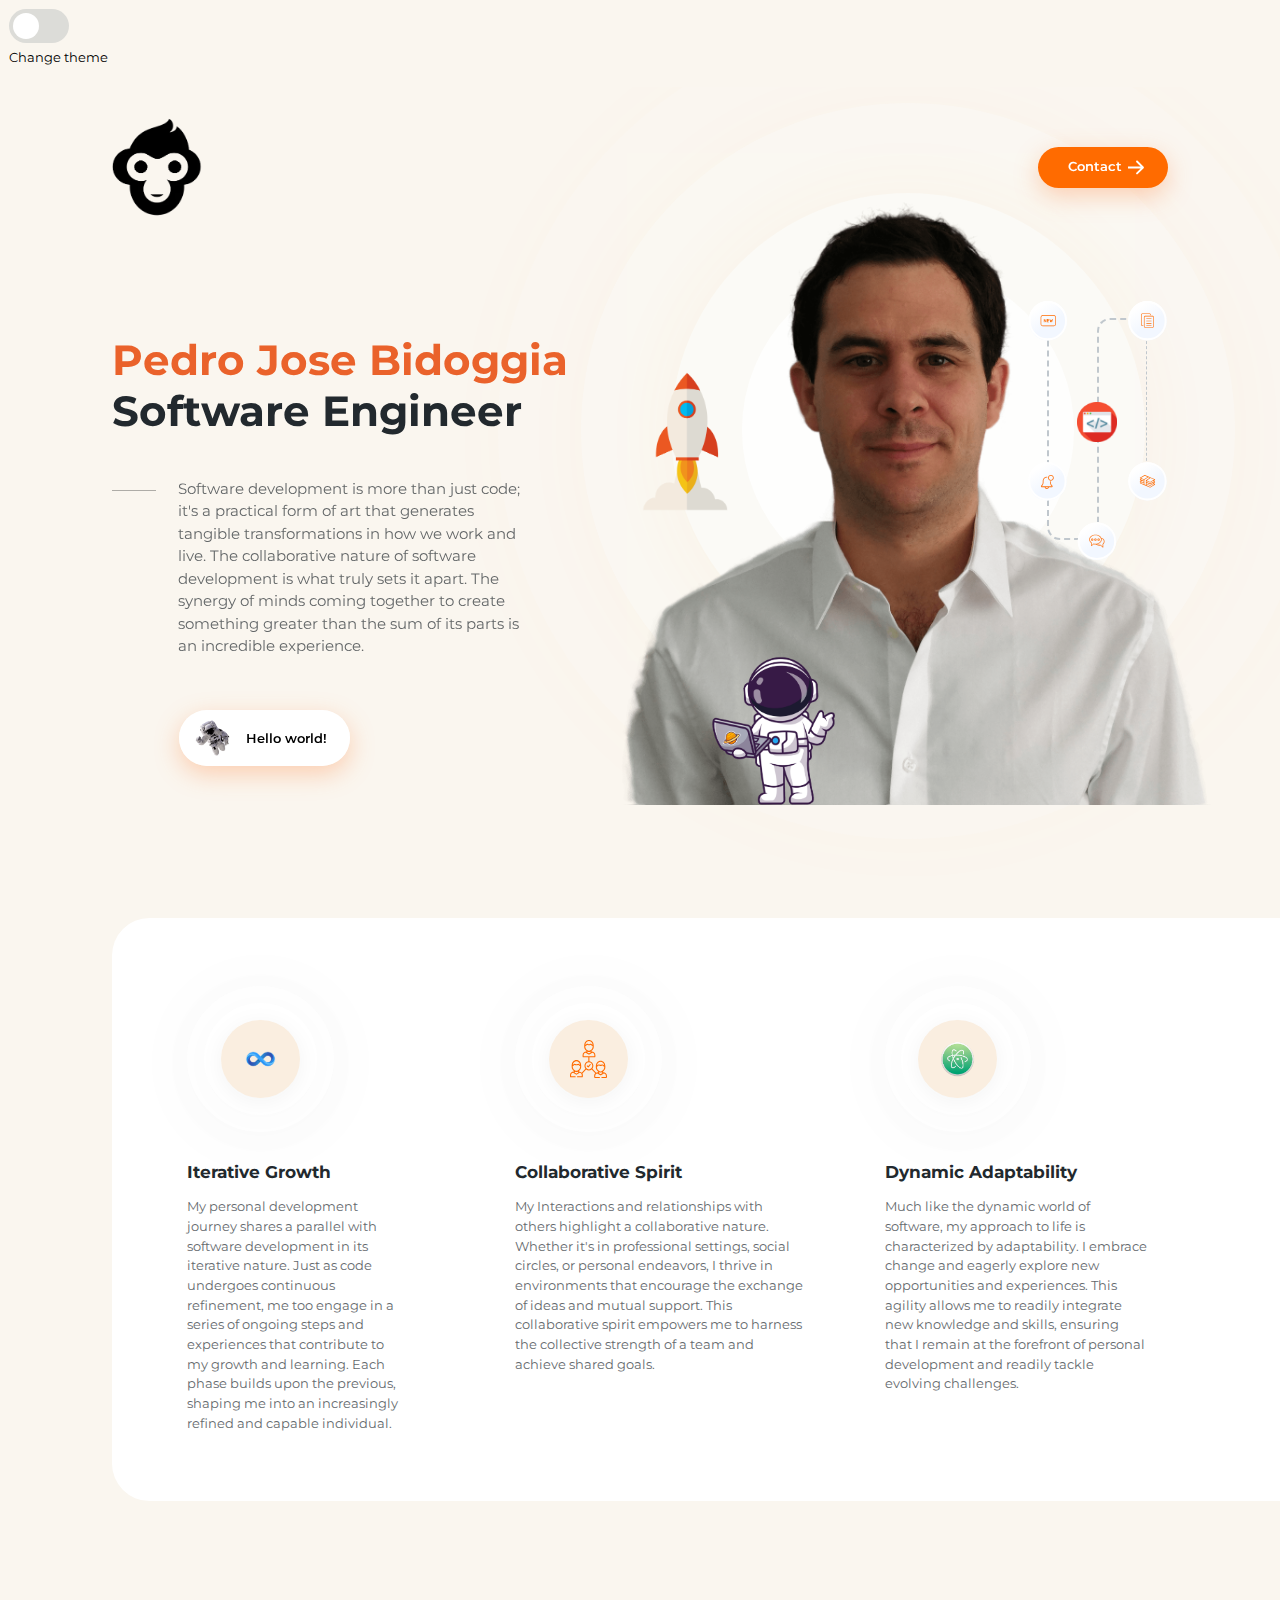
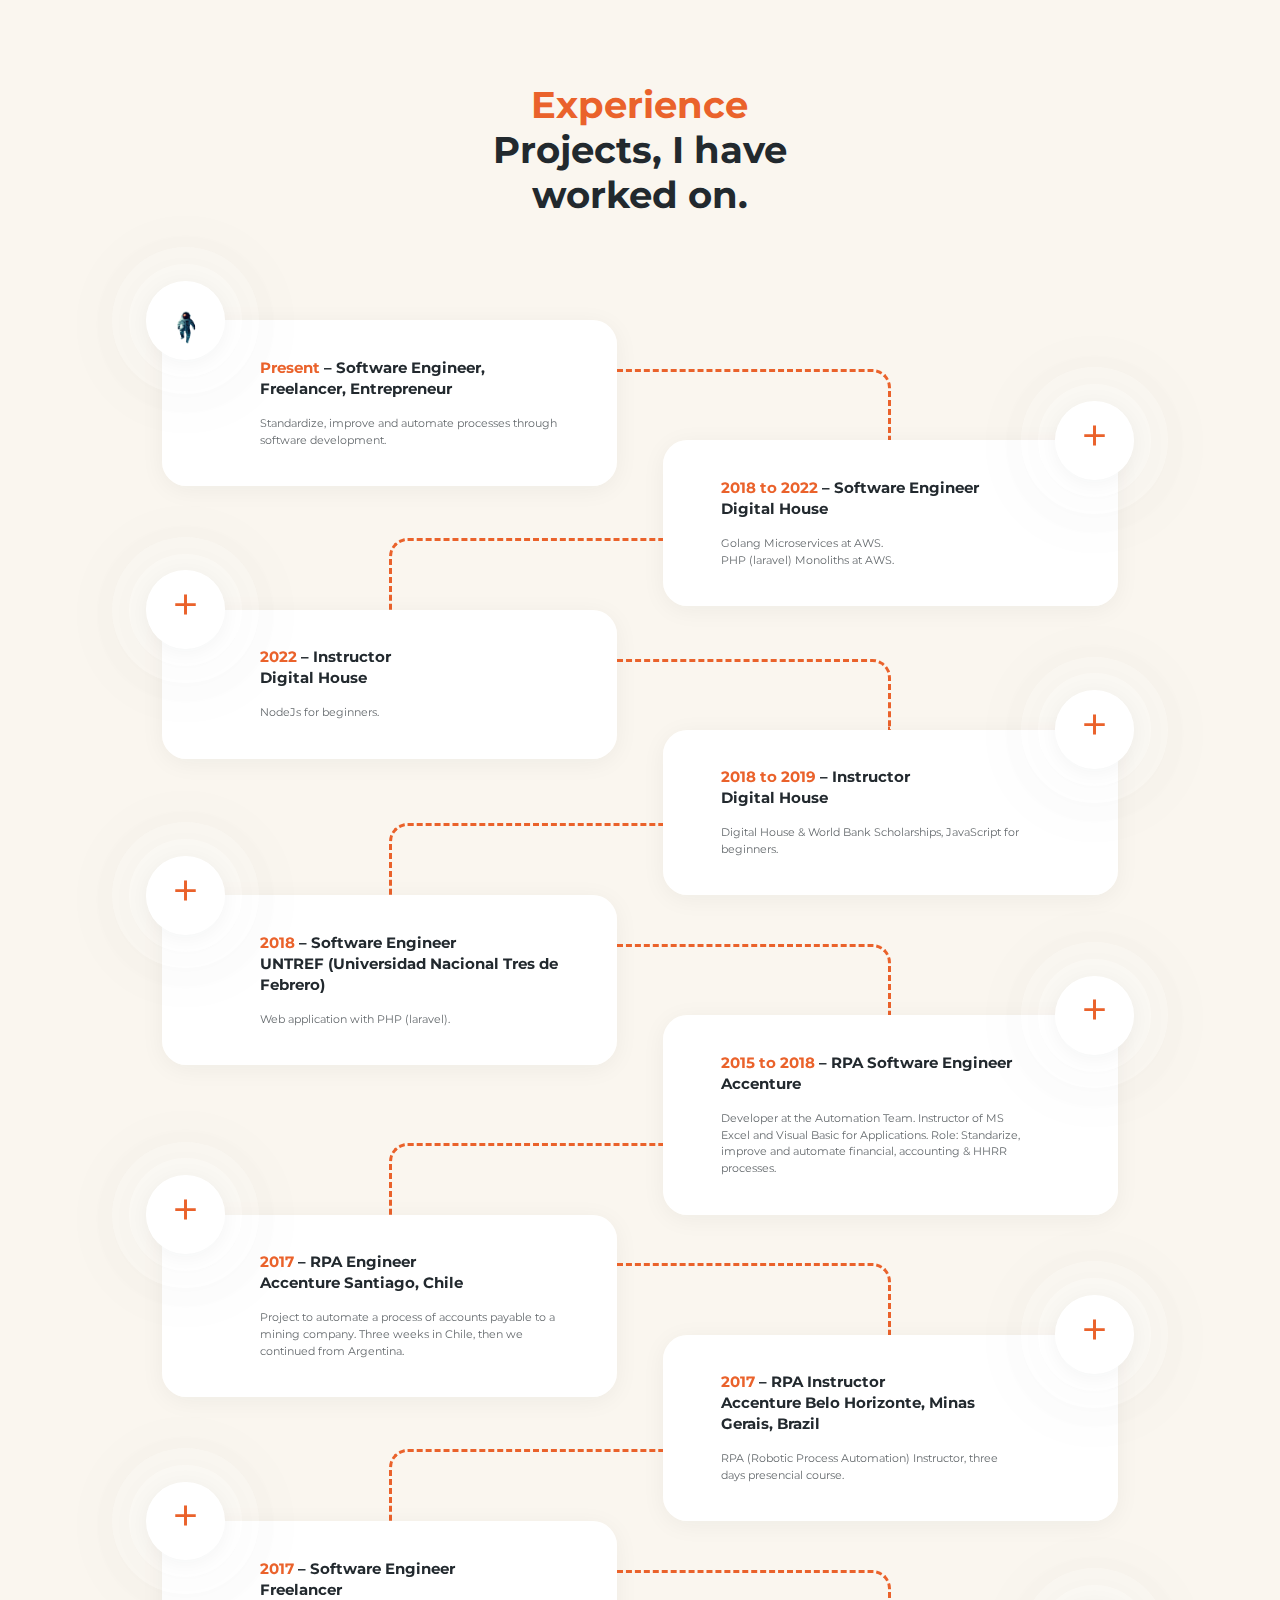
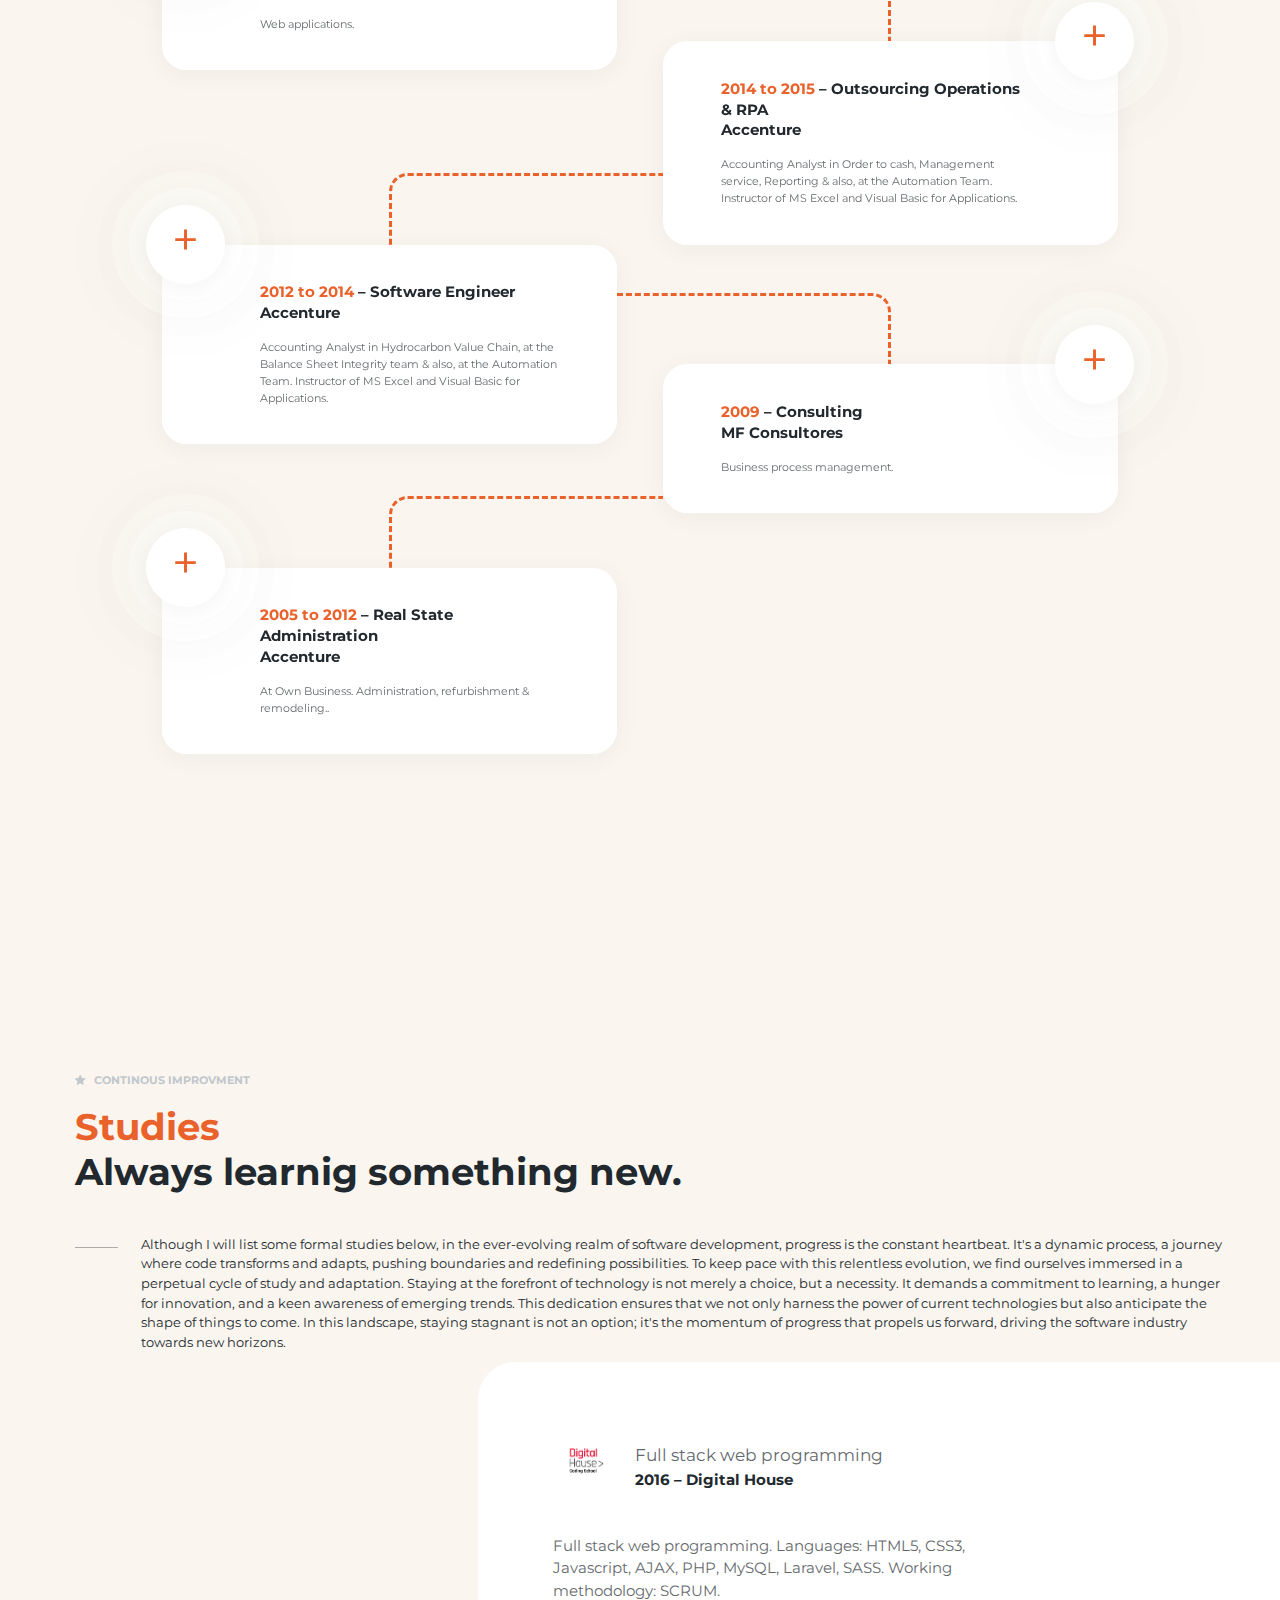
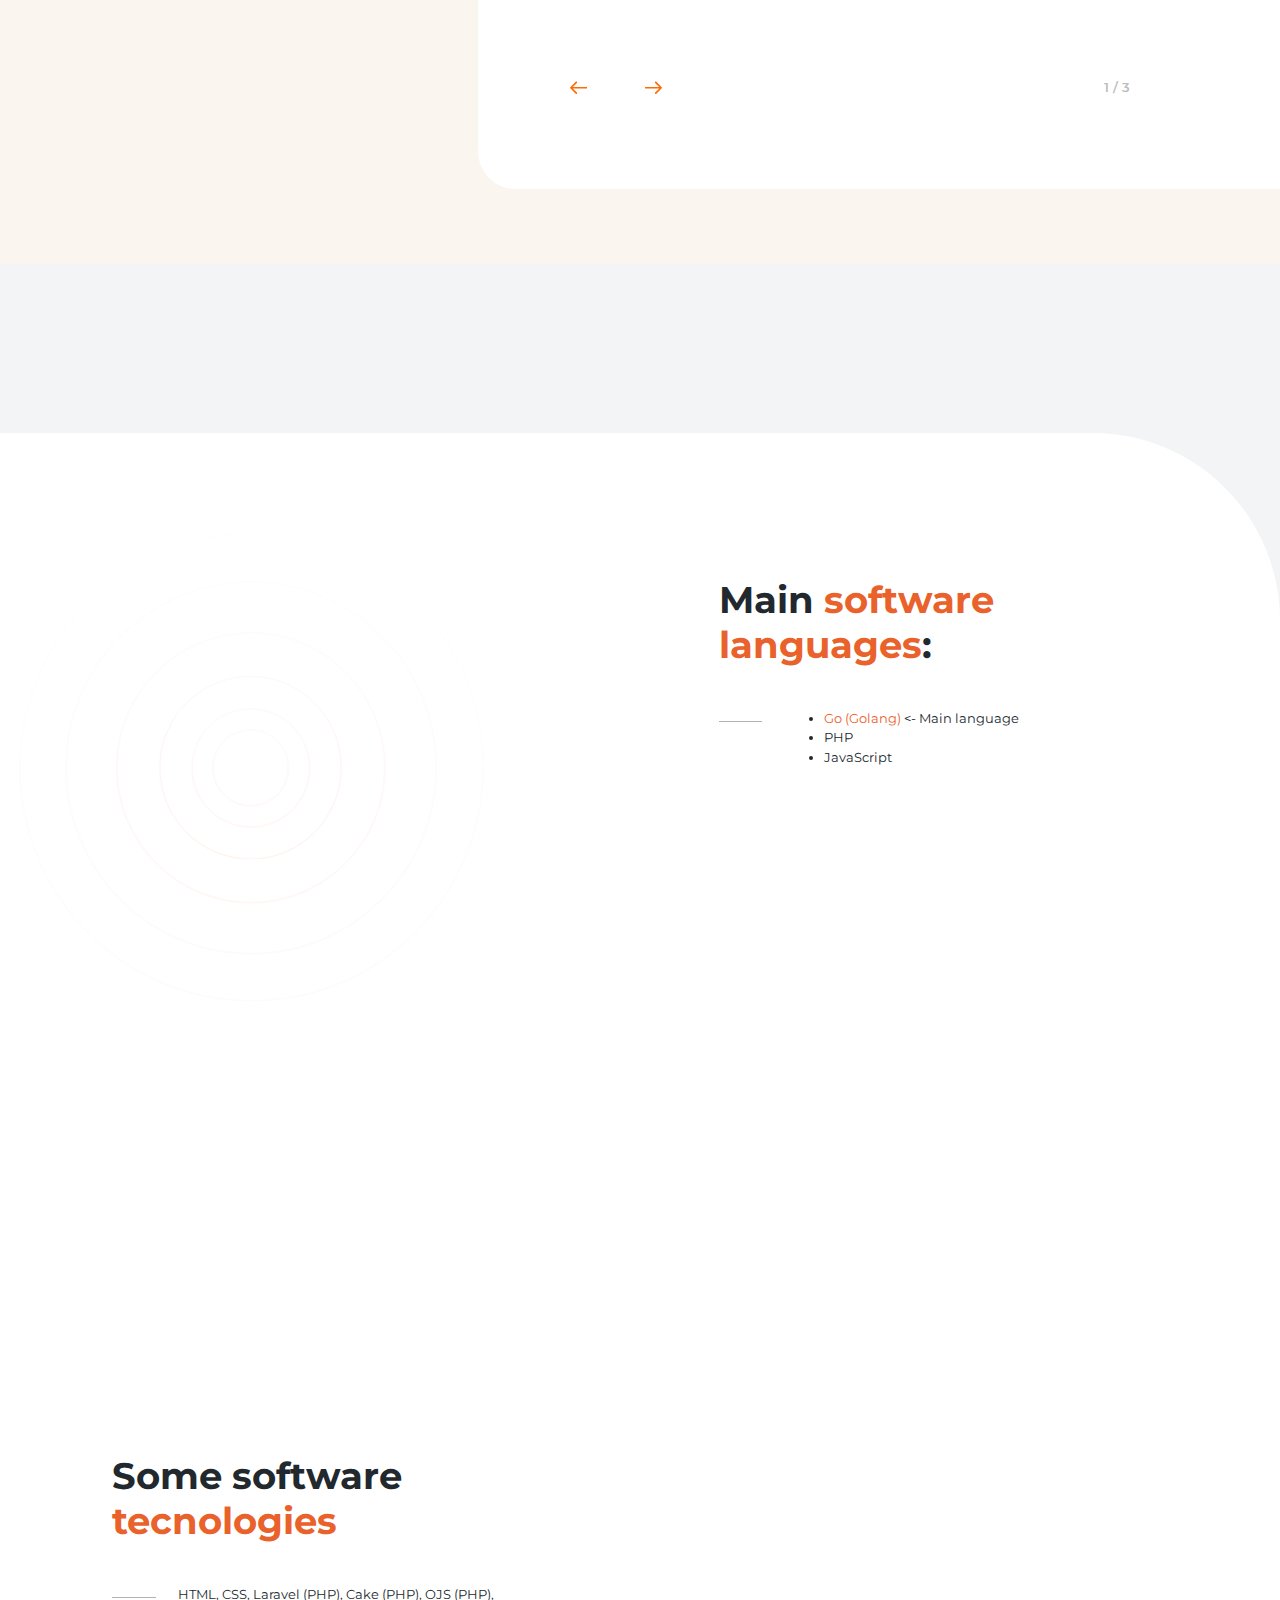
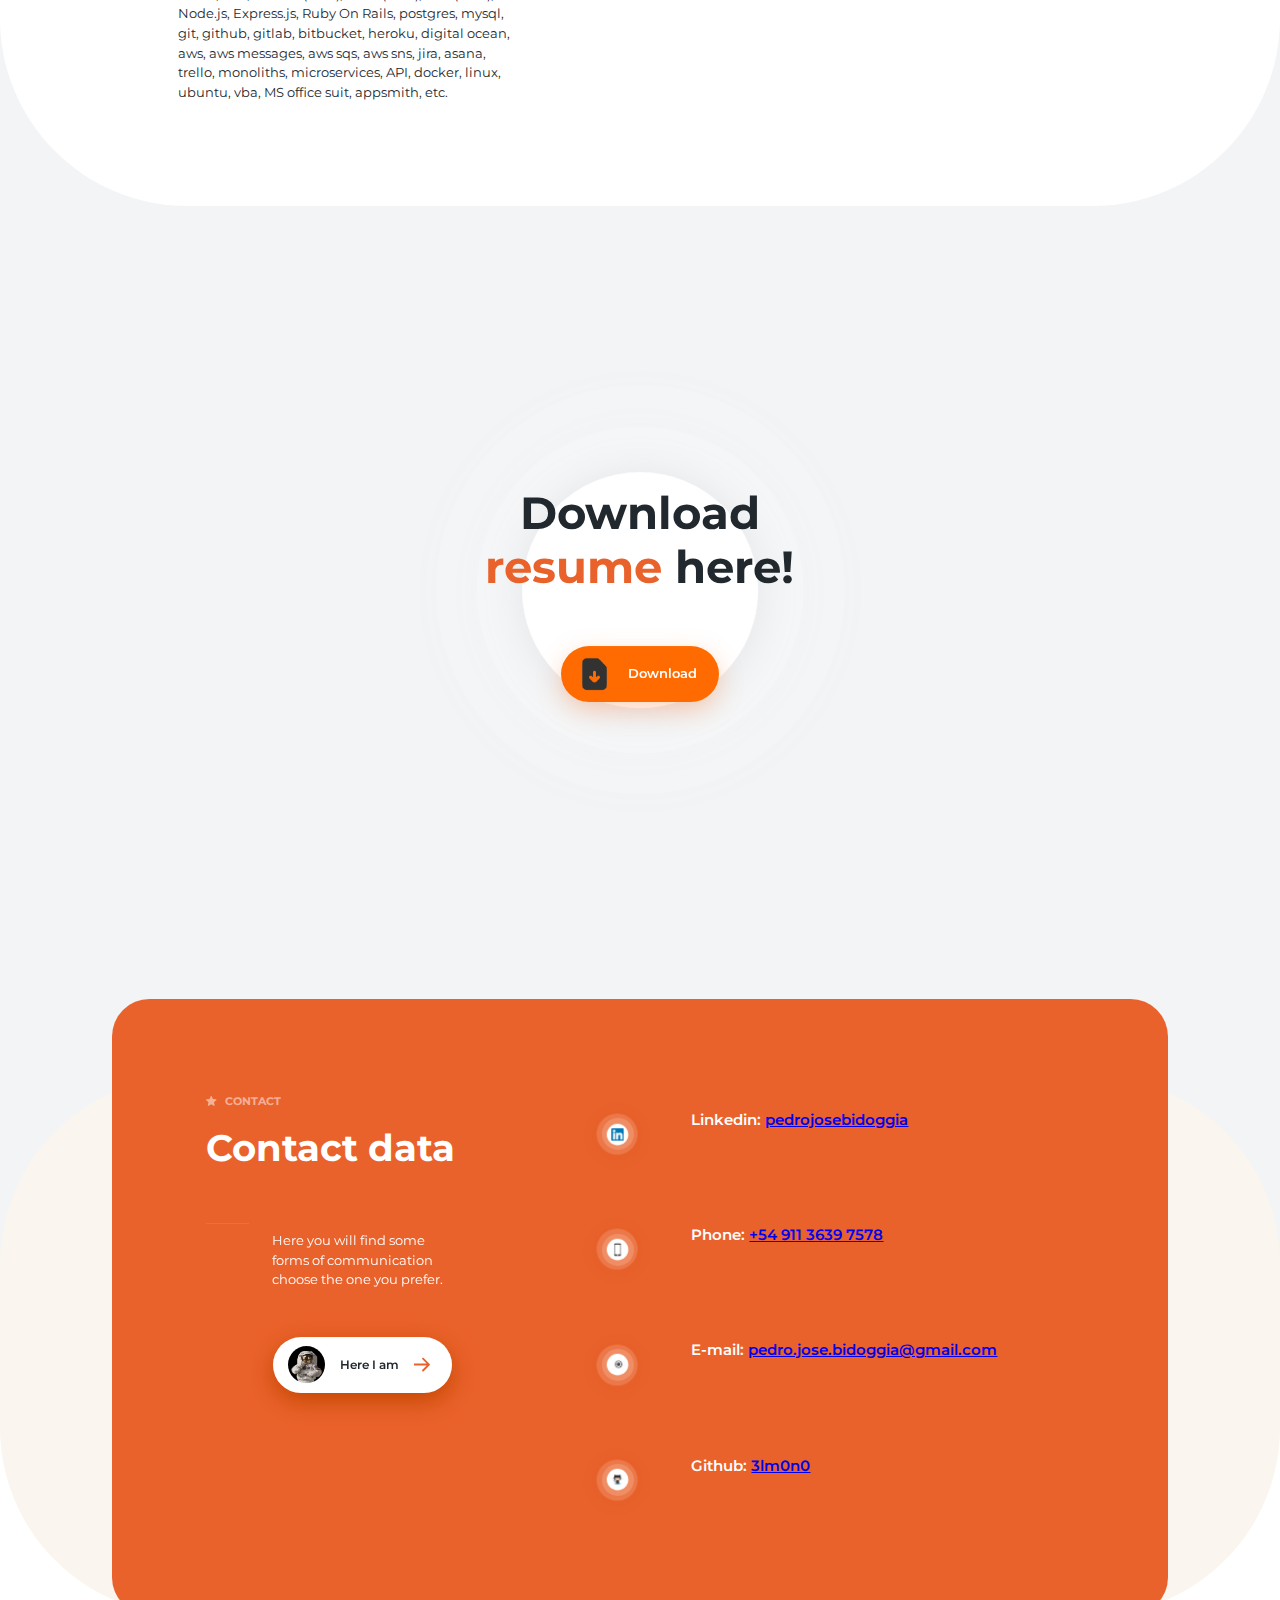
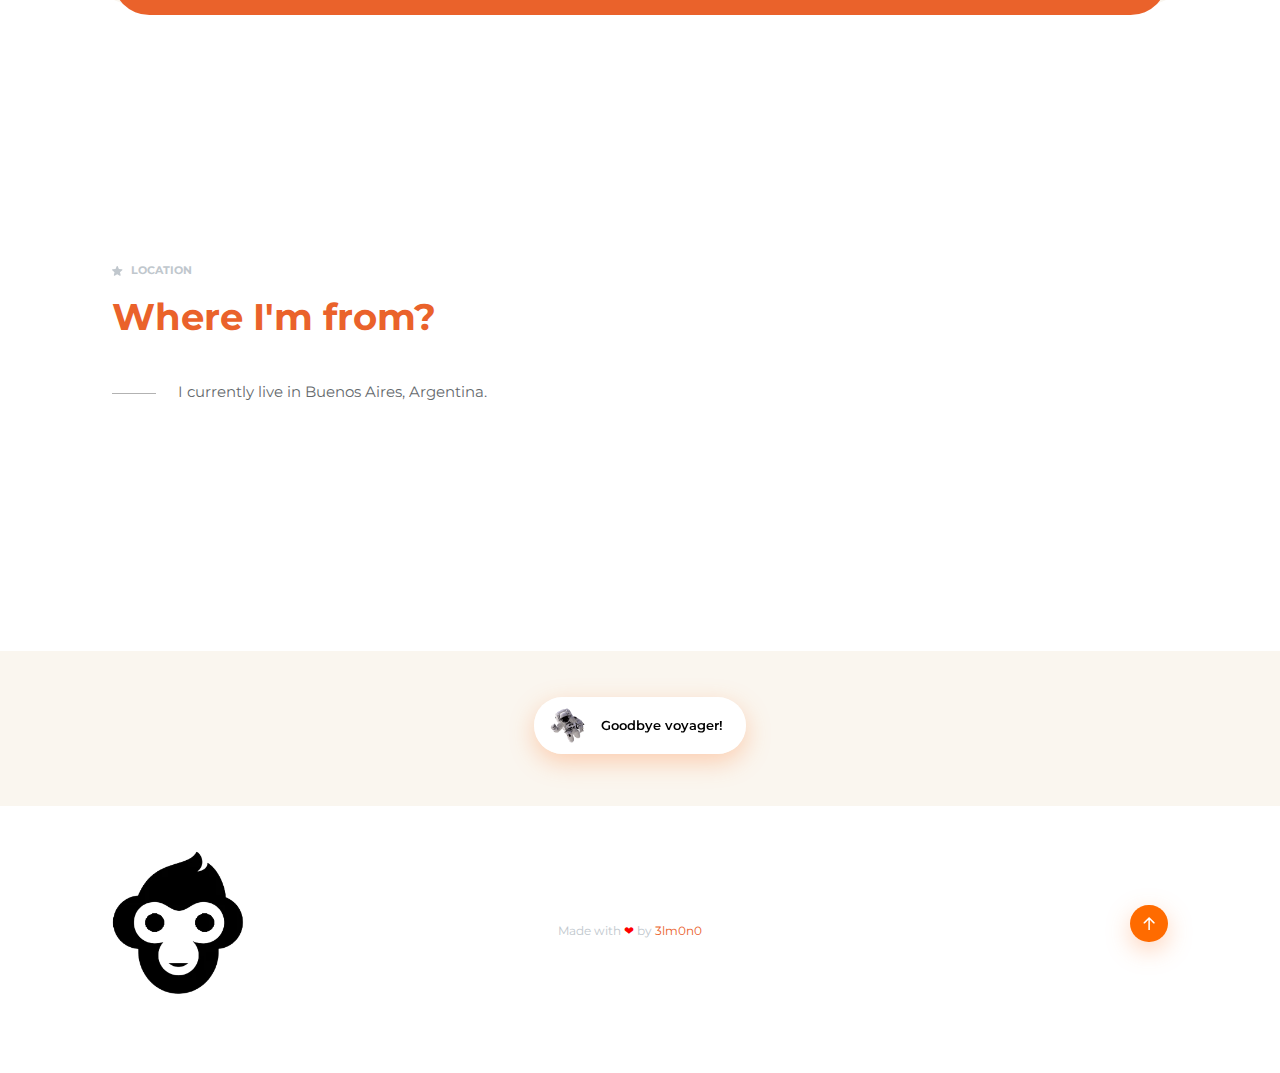
==== theme-1/index.html @ a0e667d0 "fixies & new theme" ====
<!DOCTYPE html>
<html>
<head>
  <meta charset="UTF-8">
  <meta http-equiv="content-type" content="text/html; charset=UTF-8">
  <title>Pedro Jose Bidoggia</title>
  <link rel="shortcut icon" href="./assets/favicon.ico">
  <meta content="Pedro Jose Bidoggia software development" name="description">
  <meta content="Pedro Jose Bidoggia — software development" property="og:title">
  <meta content="Pedro Jose Bidoggia software development" property="og:description">
  <meta property="og:type" content="website">
  <meta content="width=device-width, initial-scale=1" name="viewport">
  <link href="./assets/style.css" rel="stylesheet" type="text/css">
  <script src="./assets/webfont.js" type="text/javascript"></script>
  <script type="text/javascript">WebFont.load({ google: { families: ["Montserrat:100,100italic,200,200italic,300,300italic,400,400italic,500,500italic,600,600italic,700,700italic,800,800italic,900,900italic"] } });</script>
  <script type="text/javascript">!function (o, c) { var n = c.documentElement, t = " w-mod-"; n.className += t + "js", ("ontouchstart" in o || o.DocumentTouch && c instanceof DocumentTouch) && (n.className += t + "touch") }(window, document);</script>
  <style>
    ::selection {
      background-color: #EA622B;
      color: #fff;
      text-shadow: none;
    }
  </style>
  <style>
    /*!
 * Accordion v3.1.1
 * Simple accordion created in pure Javascript.
 * https://github.com/michu2k/Accordion
 *
 * Copyright (c) Michał Strumpf
 * Published under MIT License
 */
    .ac .ac-trigger {
      cursor: pointer;
      background-color: transparent;
      -webkit-transition: color .4s ease;
      transition: color .4s ease;
      position: relative;
    }

    .ac .ac-panel {
      overflow: visible;
      -webkit-transition-property: height, visibility;
      transition-property: height, visibility;
      -webkit-transition-timing-function: ease;
      transition-timing-function: ease;
    }

    .ac.js-enabled .ac-panel {
      visibility: hidden;
    }

    .ac.is-active .ac-panel {
      visibility: visible;
    }
  </style>
</head>

<body class="u-body">
  <div style="padding: 1rem;">
    <label class="switch">
      <input type="checkbox" checked>
      <span class="slider round"></span>
    </label>
    <p style="color: #000;">Change theme</p>
  </div>
  <div class="g-root w-embed">
    <style>
      @media (min-width: 3840px) {
        :root {
          font-size: .3472222222222222vw;
        }
      }

      @media (max-width: 3839px) and (min-width: 1920px) {
        :root {
          font-size: .5208333333333333vw;
        }
      }

      @media (max-width: 1919px) and (min-width: 1440px) {
        :root {
          font-size: .6944444444444444vw;
        }
      }

      @media (max-width: 1439px) and (min-width: 992px) {
        :root {
          font-size: .7320644216691069vw;
        }
      }

      @media (max-width: 991px) and (min-width: 480px) {
        :root {
          font-size: 1.3020833333333335vw;
        }
      }

      @media (max-width: 479px) {
        :root {
          font-size: 2.666666666666667vw;
        }
      }
    </style>
  </div>
  <div style="display: none;" class="c-loader">
    <figure class="c-loader__item">
      <div style="opacity: 1;" class="c-loader__item__emb w-embed">
        <svg width="100%" height="100%" viewBox="0 0 317 84" fill="none" xmlns="http://www.w3.org/2000/svg">
          <path class="b" d="M33.5297 25.4642C38.8017 25.4642 43.5816 26.6969 47.8695 29.1623C52.2276 31.5572 55.6368 34.9736 58.0971 39.4113C60.5573 43.7786 61.7874 48.8855 61.7874 54.7321C61.7874 60.5786 60.5573 65.7208 58.0971 70.1585C55.6368 74.5258 52.2276 77.9421 47.8695 80.4075C43.5816 82.8025 38.8017 84 33.5297 84C25.7272 84 19.7874 81.5346 15.7105 76.6038V83.1547H0V4.75472H16.4485V32.3321C20.5958 27.7535 26.2895 25.4642 33.5297 25.4642ZM30.6828 70.4755C34.9004 70.4755 38.3448 69.0667 41.0159 66.2491C43.7573 63.361 45.128 59.522 45.128 54.7321C45.128 49.9421 43.7573 46.1384 41.0159 43.3208C38.3448 40.4327 34.9004 38.9887 30.6828 38.9887C26.4653 38.9887 22.9858 40.4327 20.2443 43.3208C17.5732 46.1384 16.2377 49.9421 16.2377 54.7321C16.2377 59.522 17.5732 63.361 20.2443 66.2491C22.9858 69.0667 26.4653 70.4755 30.6828 70.4755Z" fill="white" style="transform: translate3d(0px, 0px, 0px) scale3d(1, 1, 1) rotateX(0deg) rotateY(0deg) rotateZ(0deg) skew(0deg); transform-style: preserve-3d; opacity: 1;"> </path>
          <path class="r" d="M84.2913 33.8113C86.2595 31.0642 88.8955 28.9862 92.1993 27.5774C95.5733 26.1686 99.4394 25.4642 103.798 25.4642V40.6792C101.97 40.5384 100.74 40.4679 100.107 40.4679C95.3976 40.4679 91.7072 41.8063 89.0361 44.483C86.365 47.0893 85.0294 51.034 85.0294 56.317V83.1547H68.5809V26.3094H84.2913V33.8113Z" fill="white" style="transform: translate3d(0px, 0px, 0px) scale3d(1, 1, 1) rotateX(0deg) rotateY(0deg) rotateZ(0deg) skew(0deg); transform-style: preserve-3d; opacity: 1;"> </path>
          <path class="a-1" d="M131.932 25.4642C140.718 25.4642 147.466 27.5774 152.176 31.8038C156.886 35.9598 159.241 42.2642 159.241 50.717V83.1547H143.846V76.0755C140.754 81.3585 134.99 84 126.554 84C122.196 84 118.4 83.2604 115.167 81.7811C112.004 80.3019 109.579 78.2591 107.892 75.6528C106.205 73.0465 105.361 70.0881 105.361 66.7774C105.361 61.4943 107.329 57.3384 111.266 54.3094C115.272 51.2805 121.423 49.766 129.718 49.766H142.792C142.792 46.1736 141.702 43.4264 139.523 41.5245C137.344 39.5522 134.076 38.566 129.718 38.566C126.695 38.566 123.708 39.0591 120.755 40.0453C117.873 40.961 115.413 42.2289 113.374 43.8491L107.47 32.3321C110.563 30.1484 114.253 28.4579 118.541 27.2604C122.899 26.0629 127.363 25.4642 131.932 25.4642ZM130.666 72.9057C133.478 72.9057 135.974 72.2717 138.153 71.0038C140.332 69.6654 141.878 67.7283 142.792 65.1925V59.3811H131.51C124.762 59.3811 121.388 61.6 121.388 66.0377C121.388 68.1509 122.196 69.8415 123.813 71.1094C125.5 72.3069 127.784 72.9057 130.666 72.9057Z" fill="white" style="transform: translate3d(0px, 0px, 0px) scale3d(1, 1, 1) rotateX(0deg) rotateY(0deg) rotateZ(0deg) skew(0deg); transform-style: preserve-3d; opacity: 1;"> </path>
          <path class="d" d="M228.308 4.75472V83.1547H212.598V76.6038C208.521 81.5346 202.616 84 194.884 84C189.542 84 184.692 82.8025 180.333 80.4075C176.045 78.0126 172.671 74.5962 170.211 70.1585C167.751 65.7208 166.521 60.5786 166.521 54.7321C166.521 48.8855 167.751 43.7434 170.211 39.3057C172.671 34.8679 176.045 31.4516 180.333 29.0566C184.692 26.6616 189.542 25.4642 194.884 25.4642C202.124 25.4642 207.783 27.7535 211.86 32.3321V4.75472H228.308ZM197.731 70.4755C201.878 70.4755 205.322 69.0667 208.064 66.2491C210.805 63.361 212.176 59.522 212.176 54.7321C212.176 49.9421 210.805 46.1384 208.064 43.3208C205.322 40.4327 201.878 38.9887 197.731 38.9887C193.513 38.9887 190.034 40.4327 187.292 43.3208C184.551 46.1384 183.18 49.9421 183.18 54.7321C183.18 59.522 184.551 63.361 187.292 66.2491C190.034 69.0667 193.513 70.4755 197.731 70.4755Z" fill="white" style="transform: translate3d(0px, 0px, 0px) scale3d(1, 1, 1) rotateX(0deg) rotateY(0deg) rotateZ(0deg) skew(0deg); transform-style: preserve-3d; opacity: 1;"> </path>
          <path class="i" d="M239.314 26.3094H255.763V83.1547H239.314V26.3094ZM247.539 18.3849C244.516 18.3849 242.056 17.5044 240.158 15.7434C238.26 13.9824 237.311 11.7987 237.311 9.19245C237.311 6.58616 238.26 4.40252 240.158 2.64151C242.056 0.880504 244.516 0 247.539 0C250.561 0 253.021 0.845285 254.919 2.53585C256.817 4.22642 257.766 6.33963 257.766 8.87548C257.766 11.6226 256.817 13.912 254.919 15.7434C253.021 17.5044 250.561 18.3849 247.539 18.3849Z" fill="white" style="transform: translate3d(0px, 0px, 0px) scale3d(1, 1, 1) rotateX(0deg) rotateY(0deg) rotateZ(0deg) skew(0deg); transform-style: preserve-3d; opacity: 1;"> </path>
          <path class="a-2" d="M289.691 25.4642C298.478 25.4642 305.226 27.5774 309.936 31.8038C314.645 35.9598 317 42.2642 317 50.717V83.1547H301.606V76.0755C298.513 81.3585 292.749 84 284.314 84C279.956 84 276.16 83.2604 272.926 81.7811C269.763 80.3019 267.338 78.2591 265.651 75.6528C263.964 73.0465 263.121 70.0881 263.121 66.7774C263.121 61.4943 265.089 57.3384 269.025 54.3094C273.032 51.2805 279.182 49.766 287.477 49.766H300.551C300.551 46.1736 299.462 43.4264 297.283 41.5245C295.104 39.5522 291.835 38.566 287.477 38.566C284.454 38.566 281.467 39.0591 278.515 40.0453C275.633 40.961 273.172 42.2289 271.134 43.8491L265.229 32.3321C268.322 30.1484 272.013 28.4579 276.3 27.2604C280.659 26.0629 285.122 25.4642 289.691 25.4642ZM288.426 72.9057C291.238 72.9057 293.733 72.2717 295.912 71.0038C298.091 69.6654 299.638 67.7283 300.551 65.1925V59.3811H289.269C282.521 59.3811 279.147 61.6 279.147 66.0377C279.147 68.1509 279.956 69.8415 281.572 71.1094C283.259 72.3069 285.544 72.9057 288.426 72.9057Z" fill="white" style="transform: translate3d(0px, 0px, 0px) scale3d(1, 1, 1) rotateX(0deg) rotateY(0deg) rotateZ(0deg) skew(0deg); transform-style: preserve-3d; opacity: 1;"> </path>
        </svg>
      </div>
      <div class="b u-none" style="transform: translate3d(0px, 0px, 0px) scale3d(1, 1, 1) rotateX(0deg) rotateY(0deg) rotateZ(0deg) skew(0deg); transform-style: preserve-3d; opacity: 1;"> </div>
      <div class="r u-none" style="transform: translate3d(0px, 0px, 0px) scale3d(1, 1, 1) rotateX(0deg) rotateY(0deg) rotateZ(0deg) skew(0deg); transform-style: preserve-3d; opacity: 1;"> </div>
      <div class="a-1 u-none" style="transform: translate3d(0px, 0px, 0px) scale3d(1, 1, 1) rotateX(0deg) rotateY(0deg) rotateZ(0deg) skew(0deg); transform-style: preserve-3d; opacity: 1;"> </div>
      <div class="d u-none" style="transform: translate3d(0px, 0px, 0px) scale3d(1, 1, 1) rotateX(0deg) rotateY(0deg) rotateZ(0deg) skew(0deg); transform-style: preserve-3d; opacity: 1;"> </div>
      <div class="i u-none" style="transform: translate3d(0px, 0px, 0px) scale3d(1, 1, 1) rotateX(0deg) rotateY(0deg) rotateZ(0deg) skew(0deg); transform-style: preserve-3d; opacity: 1;"> </div>
      <div class="a-2 u-none" style="transform: translate3d(0px, 0px, 0px) scale3d(1, 1, 1) rotateX(0deg) rotateY(0deg) rotateZ(0deg) skew(0deg); transform-style: preserve-3d; opacity: 1;"> </div>
    </figure>
    <div style="opacity: 1;" class="c-loader__target"></div>
  </div>
  <main id="main" style="opacity: 1;" class="o-page">
    <header class="o-section wf-section">
      <div class="o-container w-container">
        <nav class="c-nav">
          <div class="c-nav__container">
            <figure class="c-nav__logo">
              <div class="c-nav__logo__emb w-embed">
                <img alt=">_3lm0n0" style="border-radius: 50%;" src="./assets/3lm0n0-transformed.png">
              </div>
            </figure>
            <a href="#contact" class="c-nav__cta w-inline-block">
              <div class="c-nav__cta__infos-wrap">
                <div class="c-nav__cta__infos-txt">
                  <div class="o-cta-txt u-hover-anim">Contact</div>
                </div>
                <figure class="c-nav__cta__infos-ico sm--none">
                  <div class="c-nav__cta__infos-ico-wrap">
                    <div class="c-nav__cta__infos-ico__emb w-embed">
                      <svg width="100%" height="100%" viewBox="0 0 17 16" fill="none" xmlns="http://www.w3.org/2000/svg">
                        <path d="M16.7071 7.29289C17.0976 7.68342 17.0976 8.31658 16.7071 8.70711L10.3431 15.0711C9.95262 15.4616 9.31946 15.4616 8.92893 15.0711C8.53841 14.6805 8.53841 14.0474 8.92893 13.6569L14.5858 8L8.92893 2.34315C8.53841 1.95262 8.53841 1.31946 8.92893 0.928931C9.31946 0.538407 9.95262 0.538407 10.3431 0.928931L16.7071 7.29289ZM-8.74228e-08 7L16 7L16 9L8.74228e-08 9L-8.74228e-08 7Z" fill="currentColor"></path>
                      </svg>
                    </div>
                  </div>
                  <div class="c-nav__cta__infos-ico-wrap u-hover" style="transform: translate3d(-100%, 0px, 0px) scale3d(1, 1, 1) rotateX(0deg) rotateY(0deg) rotateZ(0deg) skew(0deg); transform-style: preserve-3d;">
                    <div class="c-nav__cta__infos-ico__emb w-embed">
                      <svg width="100%" height="100%" viewBox="0 0 17 16" fill="none" xmlns="http://www.w3.org/2000/svg">
                        <path d="M16.7071 7.29289C17.0976 7.68342 17.0976 8.31658 16.7071 8.70711L10.3431 15.0711C9.95262 15.4616 9.31946 15.4616 8.92893 15.0711C8.53841 14.6805 8.53841 14.0474 8.92893 13.6569L14.5858 8L8.92893 2.34315C8.53841 1.95262 8.53841 1.31946 8.92893 0.928931C9.31946 0.538407 9.95262 0.538407 10.3431 0.928931L16.7071 7.29289ZM-8.74228e-08 7L16 7L16 9L8.74228e-08 9L-8.74228e-08 7Z" fill="currentColor"></path>
                      </svg>
                    </div>
                  </div>
                </figure>
              </div>
              <div class="c-nav__cta__target"></div>
              <div class="c-nav__cta__hover" style="transform: translate3d(0px, 0px, 0px) scale3d(0, 0, 1) rotateX(0deg) rotateY(0deg) rotateZ(0deg) skew(0deg); transform-style: preserve-3d;">
              </div>
            </a>
          </div>
        </nav>
        <div class="o-l539 is--mt-125--z-4 md--mt-48 sm--100">
          <h2 class="o-h-45">
            <span data-w-id="429a5da8-50ba-b11a-203d-1f3fd4ec93ca" style="transform: translate3d(0px, 0%, 0px) scale3d(1, 1, 1) rotateX(0deg) rotateY(0deg) rotateZ(0deg) skew(0deg); opacity: 1; transform-style: preserve-3d;" class="u-suline-h45-1 is--orange">Pedro Jose Bidoggia</span>
            <span data-w-id="589ed387-d4b3-bd3a-729c-6e5ac5b5b23f" style="transform: translate3d(0px, 0%, 0px) scale3d(1, 1, 1) rotateX(0deg) rotateY(0deg) rotateZ(0deg) skew(0deg); opacity: 1; transform-style: preserve-3d;" class="u-suline-h45-2">Software Engineer</span>
          </h2>
          <div class="o-flex-ss is--mt-44 md--mt-32">
            <figure data-w-id="4f858fbc-a7b2-208f-dd57-c68002294214" style="transform: translate3d(0px, 0px, 0px) scale3d(1, 1, 1) rotateX(0deg) rotateY(0deg) rotateZ(0deg) skew(0deg); transform-style: preserve-3d;" class="c-p-baseline">
            </figure>
            <div class="o-l368 sm--100">
              <p class="o-txt-16">
                Software development is more than just code;
                it's a practical form of art that generates tangible transformations in how we work and live.
                The collaborative nature of software development is what truly sets it apart.
                The synergy of minds coming together to create something greater than the sum of its parts is an
                incredible experience.
              </p>
            </div>
          </div>
          <div class="o-layout is--mt-56--ml-71--lh-1 md--mt-48--ml-88 sm--ml-0">
            <span href="#form" data-w-id="e63d9a62-12be-1e2f-6f60-f2d9fba372e8" style="opacity: 1; transform: translate3d(0px, 0%, 0px) scale3d(1, 1, 1) rotateX(0deg) rotateY(0deg) rotateZ(0deg) skew(0deg); transform-style: preserve-3d;" class="c-cta w-inline-block">
              <div class="c-cta__target" style="background-color: #fff;"></div>
              <div class="c-cta__target__hover" style="transform: translate3d(0px, 0px, 0px) scale3d(0, 0, 1) rotateX(0deg) rotateY(0deg) rotateZ(0deg) skew(0deg); transform-style: preserve-3d;"></div>
              <div class="c-cta__infos">
                <figure class="c-cta__infos__img">
                  <img loading="eager" alt="" class="o-img is--cover" width="40" src="./assets/png-transparent-astronauts-from-space-astronaut-spacewalk-un.png">
                </figure>
                <div class="o-cta-txt u-hover-anim" style="color: #000;">Hello world!</div>
              </div>
            </span>
          </div>
        </div>
        <figure class="c-header-infos-img">
          <img loading="lazy" style="opacity: 1; transform: translate3d(0%, 0px, 0px) scale3d(1, 1, 1) rotateX(0deg) rotateY(0deg) rotateZ(0deg) skew(0deg); transform-style: preserve-3d;" data-w-id="dba4a6da-f4fc-ef53-1919-86a32a91a110" sizes="(max-width: 991px) 100vw, 67vw" alt="" class="o-img" src="./assets/cv-my-pic.png" srcset="./assets/cv-my-pic.png 1x">
          <figure data-w-id="92cafa11-c1a2-7a01-2afb-9ba27ce2d09a" style="top: 28.4rem;transform: translate3d(0px, 0%, 0px) scale3d(1, 1, 1) rotateX(0deg) rotateY(0deg) rotateZ(0deg) skew(0deg); opacity: 1; transform-style: preserve-3d;/*! border-radius: 50%; *//*! border-radius: 50%; */" class="c-header-infos-img__controls">
            <img loading="lazy" alt="" class="c-header-infos-img__controls__item" style="/*! border-radius: 50%; */border-radius: 50%;" src="./assets/rocket-launch-start-up-symbol-png.webp">
          </figure>
          <figure data-w-id="ca7ba947-b1c8-e26c-6de5-c5a7a342bc3e" style="transform: translate3d(0px, 0%, 0px) scale3d(1, 1, 1) rotateX(0deg) rotateY(0deg) rotateZ(0deg) skew(0deg); opacity: 1; transform-style: preserve-3d;" class="c-header-infos-img__numbers">
            <img loading="lazy" alt="" class="c-header-infos-img__numbers__item" style="border-radius: 50%;" src="./assets/6200_2_08-transformed.png">
          </figure>
          <figure data-w-id="bb91952b-3eb0-a33e-dc14-555d76adf097" style="transform: translate3d(0px, 0px, 0px) scale3d(1, 1, 1) rotateX(0deg) rotateY(0deg) rotateZ(0deg) skew(0deg); opacity: 1; transform-style: preserve-3d;" class="c-header-infos-img__message">
            <img loading="lazy" alt="" class="c-header-infos-img__message__item" src="./assets/idea.svg">
          </figure>
          <figure data-w-id="660a7928-8811-1247-b795-0dd74588f315" style="transform: translate3d(0px, 0px, 0px) scale3d(1, 1, 1) rotateX(0deg) rotateY(0deg) rotateZ(0deg) skew(0deg); opacity: 1; transform-style: preserve-3d;" class="c-header-infos-ico__new">
            <img src="./assets/60c0d7a6a3c7a56a7577d356_new.svg" loading="lazy" alt="" class="o-img">
          </figure>
          <figure data-w-id="2512983e-6c41-b802-7678-1f4761985429" style="opacity: 1;" class="c-header-curv-line-1">
          </figure>
          <figure data-w-id="6851b52b-27c6-8614-efde-102c394e2814" style="transform: translate3d(0px, 0px, 0px) scale3d(1, 1, 1) rotateX(0deg) rotateY(0deg) rotateZ(0deg) skew(0deg); opacity: 1; transform-style: preserve-3d;" class="c-header-infos-ico__bell">
            <img src="./assets/60c0d7a6a3c7a5025077d353_ring.svg" loading="lazy" alt="" class="o-img">
          </figure>
          <figure data-w-id="736fa0c4-57d6-dc27-7599-a5fb7afb9acd" style="transform: translate3d(0px, 0px, 0px) scale3d(1, 1, 1) rotateX(0deg) rotateY(0deg) rotateZ(0deg) skew(0deg); opacity: 1; transform-style: preserve-3d;" class="c-header-infos-ico__sms">
            <img src="./assets/coding.webp" loading="lazy" alt="" class="o-img">
          </figure>
          <figure data-w-id="8e73004c-41c9-b4c4-5b45-d4f1e87ddbe6" style="opacity: 1;" class="c-header-curv-line-2">
          </figure>
          <figure data-w-id="18848a10-2f61-1594-9cad-7cb17ea5bdc2" style="transform: translate3d(0px, 0px, 0px) scale3d(1, 1, 1) rotateX(0deg) rotateY(0deg) rotateZ(0deg) skew(0deg); opacity: 1; transform-style: preserve-3d;" class="c-header-infos-ico__talk">
            <img src="./assets/60c0d7a6a3c7a582b677d374_chat.svg" loading="lazy" alt="" class="o-img">
          </figure>
          <figure data-w-id="5a69fce4-cb62-d748-396e-f8df62a434eb" style="transform: translate3d(0px, 0px, 0px) scale3d(1, 1, 1) rotateX(0deg) rotateY(0deg) rotateZ(0deg) skew(0deg); opacity: 1; transform-style: preserve-3d;" class="c-header-infos-ico__copy">
            <img src="./assets/60c0d7a6a3c7a55fe777d379_document-1.svg" loading="lazy" alt="" class="o-img">
          </figure>
          <div data-w-id="4851708c-fb52-d9ca-6dd0-b249a9b00761" style="opacity: 1;" class="c-header-curv-line-3"></div>
          <figure data-w-id="f7e241b5-c363-7516-8759-6c04a06bbc7d" style="transform: translate3d(0px, 0px, 0px) scale3d(1, 1, 1) rotateX(0deg) rotateY(0deg) rotateZ(0deg) skew(0deg); opacity: 1; transform-style: preserve-3d;" class="c-header-infos-ico__money">
            <img src="./assets/60c0d7a6a3c7a59c2277d35e_money.svg" loading="lazy" alt="" class="o-img">
          </figure>
        </figure>
        <div class="c-header-pls">
          <figure data-w-id="0d351c42-cf31-90cd-066f-c0d6993db3b0" style="transform: translate3d(0px, 0px, 0px) scale3d(1, 1, 1) rotateX(0deg) rotateY(0deg) rotateZ(0deg) skew(0deg); opacity: 0.1; transform-style: preserve-3d;" class="c-header-pls__target-1"></figure>
          <figure data-w-id="601d7219-062e-f91b-374c-f52ea02377a0" style="transform: translate3d(0px, 0px, 0px) scale3d(1, 1, 1) rotateX(0deg) rotateY(0deg) rotateZ(0deg) skew(0deg); opacity: 0.16; transform-style: preserve-3d;" class="c-header-pls__target-2"></figure>
          <figure data-w-id="f6a13693-70ed-e942-c962-d87cf23f3dd4" style="transform: translate3d(0px, 0px, 0px) scale3d(1, 1, 1) rotateX(0deg) rotateY(0deg) rotateZ(0deg) skew(0deg); opacity: 0.3; transform-style: preserve-3d;" class="c-header-pls__target-3"></figure>
          <figure data-w-id="24dd85d8-a683-4eae-0704-d190b95bc24c" style="transform: translate3d(0px, 0px, 0px) scale3d(1, 1, 1) rotateX(0deg) rotateY(0deg) rotateZ(0deg) skew(0deg); opacity: 0.8; transform-style: preserve-3d;" class="c-header-pls__target-4"></figure>
        </div>
      </div>
    </header>
    <section class="o-section is--mt-160--z-3 md--mt-0 wf-section">
      <div class="o-container is--py-72 md--py-64 sm--py-56 w-container">
        <figure class="c-rndrec"></figure>
        <div class="o-flex-ss is--ml-80 md--grid--ml-64 sm--obo">
          <article class="o-layout">
            <div class="c-pls-ico u-anim sm">
              <figure class="c-pls-ico__infos" style="transform: translate3d(0px, 0px, 0px) scale3d(1, 1, 1) rotateX(0deg) rotateY(0deg) rotateZ(0deg) skew(0deg); transform-style: preserve-3d; opacity: 1;">
                <figure class="c-pls-ico__infos__item">
                  <img src="./assets/infinite-transformed.png" loading="eager" alt="" class="o-img" width="19">
                </figure>
              </figure>
              <figure class="c-pls-ico__target-1" style="opacity: 0.15; transform: translate3d(0px, 0px, 0px) scale3d(1, 1, 1) rotateX(0deg) rotateY(0deg) rotateZ(0deg) skew(0deg); transform-style: preserve-3d;"></figure>
              <figure class="c-pls-ico__target-2" style="opacity: 0.15; transform: translate3d(0px, 0px, 0px) scale3d(1, 1, 1) rotateX(0deg) rotateY(0deg) rotateZ(0deg) skew(0deg); transform-style: preserve-3d;"></figure>
            </div>
            <div class="o-l191 is--mt-32 md--mt-24">
              <h3 class="o-h-18">Iterative Growth</h3>
            </div>
            <div class="o-l229 is--mt-16 md--auto">
              <p class="o-txt-14 u-anim">
                My personal development journey shares a parallel with software development in its iterative nature.
                Just as code
                undergoes continuous refinement, me too engage in a series of ongoing steps and experiences that
                contribute to my
                growth and learning. Each phase builds upon the previous, shaping me into an increasingly refined and
                capable
                individual.
              </p>
            </div>
          </article>
          <article class="o-layout is--ml-121 md--ml-0">
            <div class="c-pls-ico u-anim sm">
              <figure class="c-pls-ico__infos" style="transform: translate3d(0px, 0px, 0px) scale3d(1, 1, 1) rotateX(0deg) rotateY(0deg) rotateZ(0deg) skew(0deg); transform-style: preserve-3d; opacity: 1;">
                <figure class="c-pls-ico__infos__item">
                  <img src="./assets/60c0d7a6a3c7a53b8677d349_networking-ico.svg" loading="eager" alt="" class="o-img" width="20">
                </figure>
              </figure>
              <figure class="c-pls-ico__target-1" style="opacity: 0.15; transform: translate3d(0px, 0px, 0px) scale3d(1, 1, 1) rotateX(0deg) rotateY(0deg) rotateZ(0deg) skew(0deg); transform-style: preserve-3d;"></figure>
              <figure class="c-pls-ico__target-2" style="opacity: 0.15; transform: translate3d(0px, 0px, 0px) scale3d(1, 1, 1) rotateX(0deg) rotateY(0deg) rotateZ(0deg) skew(0deg); transform-style: preserve-3d;"></figure>
            </div>
            <div class="o-l218 is--mt-32 md--mt-24">
              <h3 class="o-h-18">Collaborative Spirit</h3>
            </div>
            <div class="o-l309 is--mt-16 md--auto">
              <p class="o-txt-14 u-anim">
                My Interactions and relationships with others highlight a collaborative nature. Whether it's in
                professional settings,
                social circles, or personal endeavors, I thrive in environments that encourage the exchange of ideas and
                mutual
                support. This collaborative spirit empowers me to harness the collective strength of a team and achieve
                shared goals.
              </p>
            </div>
          </article>
          <article class="o-layout is--ml-85 md--ml-0">
            <div class="c-pls-ico u-anim sm">
              <figure class="c-pls-ico__infos" style="transform: translate3d(0px, 0px, 0px) scale3d(1, 1, 1) rotateX(0deg) rotateY(0deg) rotateZ(0deg) skew(0deg); transform-style: preserve-3d; opacity: 1;">
                <figure class="c-pls-ico__infos__item">
                  <img src="./assets/Atom_1.0_icon.png" loading="eager" alt="" class="o-img" width="20">
                </figure>
              </figure>
              <figure class="c-pls-ico__target-1" style="opacity: 0.15; transform: translate3d(0px, 0px, 0px) scale3d(1, 1, 1) rotateX(0deg) rotateY(0deg) rotateZ(0deg) skew(0deg); transform-style: preserve-3d;"> </figure>
              <figure class="c-pls-ico__target-2" style="opacity: 0.15; transform: translate3d(0px, 0px, 0px) scale3d(1, 1, 1) rotateX(0deg) rotateY(0deg) rotateZ(0deg) skew(0deg); transform-style: preserve-3d;"> </figure>
            </div>
            <div class="o-l228 is--mt-32 md--mt-24">
              <h3 class="o-h-18">Dynamic Adaptability</h3>
            </div>
            <div class="o-l281 is--mt-16 md--auto">
              <p class="o-txt-14 u-anim">
                Much like the dynamic world of software, my approach to life is characterized by adaptability. I embrace
                change and
                eagerly explore new opportunities and experiences. This agility allows me to readily integrate new
                knowledge and
                skills, ensuring that I remain at the forefront of personal development and readily tackle evolving
                challenges.
              </p>
            </div>
          </article>
        </div>
      </div>
    </section>
    <section class="o-section is--mt-194 md--mt-128 sm--mt-96 wf-section">
      <div class="o-container w-container">
        <div class="o-l411 is--centered sm--100">
          <h2 class="o-h-40 is--centered">
            <span class="o-h-40--orange">Experience</span>
          </h2>
          <h3 class="o-h-40 is--centered">Projects, I have worked on.</h3>
        </div>
        <div class="o-flex-ssbw is--mt-32 md--mt-24--obo">
          <article class="o-layout is--pt-78--pl-53 md--pt-pl-64 sm--pt-56--pl-0">
            <div class="c-pls-ico is--abs-tl--z-3 u-anim sm">
              <figure class="c-pls-ico__infos is--white" style="transform: translate3d(0px, 0px, 0px) scale3d(1, 1, 1) rotateX(0deg) rotateY(0deg) rotateZ(0deg) skew(0deg); transform-style: preserve-3d; opacity: 1;">
                <figure class="c-pls-ico__infos__item">
                  <img src="./assets/present.png" loading="eager" alt="" class="o-img" width="20.5">
                </figure>
              </figure>
              <figure class="c-pls-ico__target-1" style="opacity: 0.15; transform: translate3d(0px, 0px, 0px) scale3d(1, 1, 1) rotateX(0deg) rotateY(0deg) rotateZ(0deg) skew(0deg); transform-style: preserve-3d;"></figure>
              <figure class="c-pls-ico__target-2" style="opacity: 0.15; transform: translate3d(0px, 0px, 0px) scale3d(1, 1, 1) rotateX(0deg) rotateY(0deg) rotateZ(0deg) skew(0deg); transform-style: preserve-3d;"></figure>
            </div>
            <div class="c-pls-plate is--left md--mb-0 sm">
              <div class="c-pls-plate__target"></div>
              <div class="c-pls-plate__infos-wrapper">
                <h3 class="o-h-16">
                  <span class="o-h-40--orange">Present</span> – Software Engineer, Freelancer, Entrepreneur
                </h3>
                <div class="o-layout is--mt-16">
                  <p class="o-txt-12 u-anim">Standardize, improve and automate processes through software development.
                  </p>
                </div>
              </div>
            </div>
          </article>
          <figure class="c-pls-curv-1"></figure>
          <article class="o-layout is--pt-78--pr-53--mt-128 md--mt-n64--py-invert sm--pt-56--pl-0">
            <div class="c-pls-ico is--abs-tr--z-3 u-anim md--lt sm">
              <figure class="c-pls-ico__infos is--white" style="transform: translate3d(0px, 0px, 0px) scale3d(1, 1, 1) rotateX(0deg) rotateY(0deg) rotateZ(0deg) skew(0deg); transform-style: preserve-3d; opacity: 1;">
                <figure class="c-pls-ico__infos__item">
                  <p style="text-align: center;color: #EA622B;font-size: 5rem;">+</p>
                </figure>
              </figure>
              <figure class="c-pls-ico__target-1" style="opacity: 0.15; transform: translate3d(0px, 0px, 0px) scale3d(1, 1, 1) rotateX(0deg) rotateY(0deg) rotateZ(0deg) skew(0deg); transform-style: preserve-3d;"></figure>
              <figure class="c-pls-ico__target-2" style="opacity: 0.15; transform: translate3d(0px, 0px, 0px) scale3d(1, 1, 1) rotateX(0deg) rotateY(0deg) rotateZ(0deg) skew(0deg); transform-style: preserve-3d;"></figure>
            </div>
            <div class="c-pls-plate is--right md--py-invert sm">
              <div class="c-pls-plate__target"></div>
              <div class="c-pls-plate__infos-wrapper">
                <h3 class="o-h-16">
                  <span class="o-h-40--orange">2018 to 2022 </span> – Software Engineer
                </h3>
                <h3 class="o-h-16">Digital House</h3>
                <div class="o-layout is--mt-16">
                  <p class="o-txt-12 u-anim">
                    Golang Microservices at AWS.
                  </p>
                  <p class="o-txt-12 u-anim">
                    PHP (laravel) Monoliths at AWS.
                  </p>
                </div>
              </div>
            </div>
          </article>
          <figure class="c-pls-curv-2"></figure>
        </div>
        <div class="o-flex-ssbw is--mt-n78 md--mt-n64--obo sm--mt-n72">
          <article class="o-layout is--pt-78--pl-53 md--pt-pl-64 sm--pt-56--pl-0">
            <div class="c-pls-ico is--abs-tl--z-3 u-anim sm">
              <figure class="c-pls-ico__infos is--white" style="transform: translate3d(0px, 0px, 0px) scale3d(1, 1, 1) rotateX(0deg) rotateY(0deg) rotateZ(0deg) skew(0deg); transform-style: preserve-3d; opacity: 1;">
                <figure class="c-pls-ico__infos__item">
                  <p style="text-align: center;color: #EA622B;font-size: 5rem;">+</p>
                </figure>
              </figure>
              <figure class="c-pls-ico__target-1" style="opacity: 0.15; transform: translate3d(0px, 0px, 0px) scale3d(1, 1, 1) rotateX(0deg) rotateY(0deg) rotateZ(0deg) skew(0deg); transform-style: preserve-3d;"></figure>
              <figure class="c-pls-ico__target-2" style="opacity: 0.15; transform: translate3d(0px, 0px, 0px) scale3d(1, 1, 1) rotateX(0deg) rotateY(0deg) rotateZ(0deg) skew(0deg); transform-style: preserve-3d;"></figure>
            </div>
            <div class="c-pls-plate is--left md--mb-0 sm">
              <div class="c-pls-plate__target"></div>
              <div class="c-pls-plate__infos-wrapper">
                <h3 class="o-h-16"><span class="o-h-40--orange">2022</span> – Instructor</h3>
                <h3 class="o-h-16">Digital House</h3>
                <div class="o-layout is--mt-16">
                  <p class="o-txt-12 u-anim">NodeJs for beginners.</p>
                </div>
              </div>
            </div>
          </article>
          <figure class="c-pls-curv-1"></figure>
          <article class="o-layout is--pt-78--pr-53--mt-128 md--mt-n64--py-invert sm--pt-56--pl-0">
            <div class="c-pls-ico is--abs-tr--z-3 u-anim md--lt sm">
              <figure class="c-pls-ico__infos is--white" style="transform: translate3d(0px, 0px, 0px) scale3d(1, 1, 1) rotateX(0deg) rotateY(0deg) rotateZ(0deg) skew(0deg); transform-style: preserve-3d; opacity: 1;">
                <figure class="c-pls-ico__infos__item">
                  <p style="text-align: center;color: #EA622B;font-size: 5rem;">+</p>
                </figure>
              </figure>
              <figure class="c-pls-ico__target-1" style="opacity: 0.15; transform: translate3d(0px, 0px, 0px) scale3d(1, 1, 1) rotateX(0deg) rotateY(0deg) rotateZ(0deg) skew(0deg); transform-style: preserve-3d;"></figure>
              <figure class="c-pls-ico__target-2" style="opacity: 0.15; transform: translate3d(0px, 0px, 0px) scale3d(1, 1, 1) rotateX(0deg) rotateY(0deg) rotateZ(0deg) skew(0deg); transform-style: preserve-3d;"></figure>
            </div>
            <div class="c-pls-plate is--right md--py-invert sm">
              <div class="c-pls-plate__target"></div>
              <div class="c-pls-plate__infos-wrapper">
                <h3 class="o-h-16"><span class="o-h-40--orange">2018 to 2019 </span> – Instructor</h3>
                <h3 class="o-h-16">Digital House</h3>
                <div class="o-layout is--mt-16">
                  <p class="o-txt-12 u-anim">Digital House &amp; World Bank Scholarships, JavaScript for beginners.</p>
                </div>
              </div>
            </div>
          </article>
          <figure class="c-pls-curv-2"></figure>
        </div>
        <div class="o-flex-ssbw is--mt-n78 md--mt-n64--obo sm--mt-n72">
          <article class="o-layout is--pt-78--pl-53 md--pt-pl-64 sm--pt-56--pl-0">
            <div class="c-pls-ico is--abs-tl--z-3 u-anim sm">
              <figure class="c-pls-ico__infos is--white" style="transform: translate3d(0px, 0px, 0px) scale3d(1, 1, 1) rotateX(0deg) rotateY(0deg) rotateZ(0deg) skew(0deg); transform-style: preserve-3d; opacity: 1;">
                <figure class="c-pls-ico__infos__item">
                  <p style="text-align: center;color: #EA622B;font-size: 5rem;">+</p>
                </figure>
              </figure>
              <figure class="c-pls-ico__target-1" style="opacity: 0.15; transform: translate3d(0px, 0px, 0px) scale3d(1, 1, 1) rotateX(0deg) rotateY(0deg) rotateZ(0deg) skew(0deg); transform-style: preserve-3d;"></figure>
              <figure class="c-pls-ico__target-2" style="opacity: 0.15; transform: translate3d(0px, 0px, 0px) scale3d(1, 1, 1) rotateX(0deg) rotateY(0deg) rotateZ(0deg) skew(0deg); transform-style: preserve-3d;"></figure>
            </div>
            <div class="c-pls-plate is--left md--mb-0 sm">
              <div class="c-pls-plate__target"></div>
              <div class="c-pls-plate__infos-wrapper">
                <h3 class="o-h-16"><span class="o-h-40--orange">2018</span> – Software Engineer</h3>
                <h3 class="o-h-16">UNTREF (Universidad Nacional Tres de Febrero)</h3>
                <div class="o-layout is--mt-16">
                  <p class="o-txt-12 u-anim">Web application with PHP (laravel).</p>
                </div>
              </div>
            </div>
          </article>
          <figure class="c-pls-curv-1"></figure>
          <article class="o-layout is--pt-78--pr-53--mt-128 md--mt-n64--py-invert sm--pt-56--pl-0">
            <div class="c-pls-ico is--abs-tr--z-3 u-anim md--lt sm">
              <figure class="c-pls-ico__infos is--white" style="transform: translate3d(0px, 0px, 0px) scale3d(1, 1, 1) rotateX(0deg) rotateY(0deg) rotateZ(0deg) skew(0deg); transform-style: preserve-3d; opacity: 1;">
                <figure class="c-pls-ico__infos__item">
                  <p style="text-align: center;color: #EA622B;font-size: 5rem;">+</p>
                </figure>
              </figure>
              <figure class="c-pls-ico__target-1" style="opacity: 0.15; transform: translate3d(0px, 0px, 0px) scale3d(1, 1, 1) rotateX(0deg) rotateY(0deg) rotateZ(0deg) skew(0deg); transform-style: preserve-3d;">
              </figure>
              <figure class="c-pls-ico__target-2" style="opacity: 0.15; transform: translate3d(0px, 0px, 0px) scale3d(1, 1, 1) rotateX(0deg) rotateY(0deg) rotateZ(0deg) skew(0deg); transform-style: preserve-3d;">
              </figure>
            </div>
            <div class="c-pls-plate is--right md--py-invert sm">
              <div class="c-pls-plate__target"></div>
              <div class="c-pls-plate__infos-wrapper">
                <h3 class="o-h-16"><span class="o-h-40--orange">2015 to 2018</span> – RPA Software Engineer</h3>
                <h3 class="o-h-16">Accenture</h3>
                <div class="o-layout is--mt-16">
                  <p class="o-txt-12 u-anim">Developer at the Automation Team. Instructor of MS Excel and Visual Basic
                    for
                    Applications.
                    Role: Standarize, improve and automate financial, accounting &amp; HHRR processes.</p>
                </div>
              </div>
            </div>
          </article>
          <figure class="c-pls-curv-2"></figure>
        </div>
        <div class="o-flex-ssbw is--mt-n78 md--mt-n64--obo sm--mt-n72">
          <article class="o-layout is--pt-78--pl-53 md--pt-pl-64 sm--pt-56--pl-0">
            <div class="c-pls-ico is--abs-tl--z-3 u-anim sm">
              <figure class="c-pls-ico__infos is--white" style="transform: translate3d(0px, 0px, 0px) scale3d(1, 1, 1) rotateX(0deg) rotateY(0deg) rotateZ(0deg) skew(0deg); transform-style: preserve-3d; opacity: 1;">
                <figure class="c-pls-ico__infos__item">
                  <p style="text-align: center;color: #EA622B;font-size: 5rem;">+</p>
                </figure>
              </figure>
              <figure class="c-pls-ico__target-1" style="opacity: 0.15; transform: translate3d(0px, 0px, 0px) scale3d(1, 1, 1) rotateX(0deg) rotateY(0deg) rotateZ(0deg) skew(0deg); transform-style: preserve-3d;">
              </figure>
              <figure class="c-pls-ico__target-2" style="opacity: 0.15; transform: translate3d(0px, 0px, 0px) scale3d(1, 1, 1) rotateX(0deg) rotateY(0deg) rotateZ(0deg) skew(0deg); transform-style: preserve-3d;">
              </figure>
            </div>
            <div class="c-pls-plate is--left md--mb-0 sm">
              <div class="c-pls-plate__target"></div>
              <div class="c-pls-plate__infos-wrapper">
                <h3 class="o-h-16"><span class="o-h-40--orange">2017</span> – RPA Engineer</h3>
                <h3 class="o-h-16">Accenture Santiago, Chile</h3>
                <div class="o-layout is--mt-16">
                  <p class="o-txt-12 u-anim">Project to automate a process of accounts payable to a mining company.
                    Three weeks in Chile, then we continued from
                    Argentina.</p>
                </div>
              </div>
            </div>
          </article>
          <figure class="c-pls-curv-1"></figure>
          <article class="o-layout is--pt-78--pr-53--mt-128 md--mt-n64--py-invert sm--pt-56--pl-0">
            <div class="c-pls-ico is--abs-tr--z-3 u-anim md--lt sm">
              <figure class="c-pls-ico__infos is--white" style="transform: translate3d(0px, 0px, 0px) scale3d(1, 1, 1) rotateX(0deg) rotateY(0deg) rotateZ(0deg) skew(0deg); transform-style: preserve-3d; opacity: 1;">
                <figure class="c-pls-ico__infos__item">
                  <p style="text-align: center;color: #EA622B;font-size: 5rem;">+</p>
                </figure>
              </figure>
              <figure class="c-pls-ico__target-1" style="opacity: 0.15; transform: translate3d(0px, 0px, 0px) scale3d(1, 1, 1) rotateX(0deg) rotateY(0deg) rotateZ(0deg) skew(0deg); transform-style: preserve-3d;">
              </figure>
              <figure class="c-pls-ico__target-2" style="opacity: 0.15; transform: translate3d(0px, 0px, 0px) scale3d(1, 1, 1) rotateX(0deg) rotateY(0deg) rotateZ(0deg) skew(0deg); transform-style: preserve-3d;">
              </figure>
            </div>
            <div class="c-pls-plate is--right md--py-invert sm">
              <div class="c-pls-plate__target"></div>
              <div class="c-pls-plate__infos-wrapper">
                <h3 class="o-h-16"><span class="o-h-40--orange">2017</span> – RPA Instructor</h3>
                <h3 class="o-h-16">Accenture Belo Horizonte, Minas Gerais, Brazil</h3>
                <div class="o-layout is--mt-16">
                  <p class="o-txt-12 u-anim">RPA (Robotic Process Automation) Instructor, three days presencial course.
                  </p>
                </div>
              </div>
            </div>
          </article>
          <figure class="c-pls-curv-2"></figure>
        </div>
        <div class="o-flex-ssbw is--mt-n78 md--mt-n64--obo sm--mt-n72">
          <article class="o-layout is--pt-78--pl-53 md--pt-pl-64 sm--pt-56--pl-0">
            <div class="c-pls-ico is--abs-tl--z-3 u-anim sm">
              <figure class="c-pls-ico__infos is--white" style="transform: translate3d(0px, 0px, 0px) scale3d(1, 1, 1) rotateX(0deg) rotateY(0deg) rotateZ(0deg) skew(0deg); transform-style: preserve-3d; opacity: 1;">
                <figure class="c-pls-ico__infos__item">
                  <p style="text-align: center;color: #EA622B;font-size: 5rem;">+</p>
                </figure>
              </figure>
              <figure class="c-pls-ico__target-1" style="opacity: 0.15; transform: translate3d(0px, 0px, 0px) scale3d(1, 1, 1) rotateX(0deg) rotateY(0deg) rotateZ(0deg) skew(0deg); transform-style: preserve-3d;">
              </figure>
              <figure class="c-pls-ico__target-2" style="opacity: 0.15; transform: translate3d(0px, 0px, 0px) scale3d(1, 1, 1) rotateX(0deg) rotateY(0deg) rotateZ(0deg) skew(0deg); transform-style: preserve-3d;">
              </figure>
            </div>
            <div class="c-pls-plate is--left md--mb-0 sm">
              <div class="c-pls-plate__target"></div>
              <div class="c-pls-plate__infos-wrapper">
                <h3 class="o-h-16"><span class="o-h-40--orange">2017</span> – Software Engineer</h3>
                <h3 class="o-h-16">Freelancer</h3>
                <div class="o-layout is--mt-16">
                  <p class="o-txt-12 u-anim">Web applications.</p>
                </div>
              </div>
            </div>
          </article>
          <figure class="c-pls-curv-1"></figure>
          <article class="o-layout is--pt-78--pr-53--mt-128 md--mt-n64--py-invert sm--pt-56--pl-0">
            <div class="c-pls-ico is--abs-tr--z-3 u-anim md--lt sm">
              <figure class="c-pls-ico__infos is--white" style="transform: translate3d(0px, 0px, 0px) scale3d(1, 1, 1) rotateX(0deg) rotateY(0deg) rotateZ(0deg) skew(0deg); transform-style: preserve-3d; opacity: 1;">
                <figure class="c-pls-ico__infos__item">
                  <p style="text-align: center;color: #EA622B;font-size: 5rem;">+</p>
                </figure>
              </figure>
              <figure class="c-pls-ico__target-1" style="opacity: 0.15; transform: translate3d(0px, 0px, 0px) scale3d(1, 1, 1) rotateX(0deg) rotateY(0deg) rotateZ(0deg) skew(0deg); transform-style: preserve-3d;">
              </figure>
              <figure class="c-pls-ico__target-2" style="opacity: 0.15; transform: translate3d(0px, 0px, 0px) scale3d(1, 1, 1) rotateX(0deg) rotateY(0deg) rotateZ(0deg) skew(0deg); transform-style: preserve-3d;">
              </figure>
            </div>
            <div class="c-pls-plate is--right md--py-invert sm">
              <div class="c-pls-plate__target"></div>
              <div class="c-pls-plate__infos-wrapper">
                <h3 class="o-h-16"><span class="o-h-40--orange">2014 to 2015</span> – Outsourcing Operations & RPA</h3>
                <h3 class="o-h-16">Accenture</h3>
                <div class="o-layout is--mt-16">
                  <p class="o-txt-12 u-anim">Accounting Analyst in Order to cash, Management service, Reporting & also,
                    at the Automation Team. Instructor of MS
                    Excel and Visual Basic for Applications.</p>
                </div>
              </div>
            </div>
          </article>
          <figure class="c-pls-curv-2"></figure>
        </div>
        <div class="o-flex-ssbw is--mt-n78 md--mt-n64--obo sm--mt-n72">
          <article class="o-layout is--pt-78--pl-53 md--pt-pl-64 sm--pt-56--pl-0">
            <div class="c-pls-ico is--abs-tl--z-3 u-anim sm">
              <figure class="c-pls-ico__infos is--white" style="transform: translate3d(0px, 0px, 0px) scale3d(1, 1, 1) rotateX(0deg) rotateY(0deg) rotateZ(0deg) skew(0deg); transform-style: preserve-3d; opacity: 1;">
                <figure class="c-pls-ico__infos__item">
                  <p style="text-align: center;color: #EA622B;font-size: 5rem;">+</p>
                </figure>
              </figure>
              <figure class="c-pls-ico__target-1" style="opacity: 0.15; transform: translate3d(0px, 0px, 0px) scale3d(1, 1, 1) rotateX(0deg) rotateY(0deg) rotateZ(0deg) skew(0deg); transform-style: preserve-3d;">
              </figure>
              <figure class="c-pls-ico__target-2" style="opacity: 0.15; transform: translate3d(0px, 0px, 0px) scale3d(1, 1, 1) rotateX(0deg) rotateY(0deg) rotateZ(0deg) skew(0deg); transform-style: preserve-3d;">
              </figure>
            </div>
            <div class="c-pls-plate is--left md--mb-0 sm">
              <div class="c-pls-plate__target"></div>
              <div class="c-pls-plate__infos-wrapper">
                <h3 class="o-h-16"><span class="o-h-40--orange">2012 to 2014</span> – Software Engineer</h3>
                <h3 class="o-h-16">Accenture</h3>
                <div class="o-layout is--mt-16">
                  <p class="o-txt-12 u-anim">Accounting Analyst in Hydrocarbon Value Chain, at the Balance Sheet
                    Integrity team & also, at the Automation Team.
                    Instructor of MS Excel and Visual Basic for Applications.</p>
                </div>
              </div>
            </div>
          </article>
          <figure class="c-pls-curv-1"></figure>
          <article class="o-layout is--pt-78--pr-53--mt-128 md--mt-n64--py-invert sm--pt-56--pl-0">
            <div class="c-pls-ico is--abs-tr--z-3 u-anim md--lt sm">
              <figure class="c-pls-ico__infos is--white" style="transform: translate3d(0px, 0px, 0px) scale3d(1, 1, 1) rotateX(0deg) rotateY(0deg) rotateZ(0deg) skew(0deg); transform-style: preserve-3d; opacity: 1;">
                <figure class="c-pls-ico__infos__item">
                  <p style="text-align: center;color: #EA622B;font-size: 5rem;">+</p>
                </figure>
              </figure>
              <figure class="c-pls-ico__target-1" style="opacity: 0.15; transform: translate3d(0px, 0px, 0px) scale3d(1, 1, 1) rotateX(0deg) rotateY(0deg) rotateZ(0deg) skew(0deg); transform-style: preserve-3d;">
              </figure>
              <figure class="c-pls-ico__target-2" style="opacity: 0.15; transform: translate3d(0px, 0px, 0px) scale3d(1, 1, 1) rotateX(0deg) rotateY(0deg) rotateZ(0deg) skew(0deg); transform-style: preserve-3d;">
              </figure>
            </div>
            <div class="c-pls-plate is--right md--py-invert sm">
              <div class="c-pls-plate__target"></div>
              <div class="c-pls-plate__infos-wrapper">
                <h3 class="o-h-16"><span class="o-h-40--orange">2009</span> – Consulting</h3>
                <h3 class="o-h-16">MF Consultores</h3>
                <div class="o-layout is--mt-16">
                  <p class="o-txt-12 u-anim">Business process management.</p>
                </div>
              </div>
            </div>
          </article>
          <figure class="c-pls-curv-2"></figure>
        </div>
        <div class="o-flex-ssbw is--mt-n78 md--mt-n64--obo sm--mt-n72">
          <article class="o-layout is--pt-78--pl-53 md--pt-pl-64 sm--pt-56--pl-0">
            <div class="c-pls-ico is--abs-tl--z-3 u-anim sm">
              <figure class="c-pls-ico__infos is--white" style="transform: translate3d(0px, 0px, 0px) scale3d(1, 1, 1) rotateX(0deg) rotateY(0deg) rotateZ(0deg) skew(0deg); transform-style: preserve-3d; opacity: 1;">
                <figure class="c-pls-ico__infos__item">
                  <p style="text-align: center;color: #EA622B;font-size: 5rem;">+</p>
                </figure>
              </figure>
              <figure class="c-pls-ico__target-1" style="opacity: 0.15; transform: translate3d(0px, 0px, 0px) scale3d(1, 1, 1) rotateX(0deg) rotateY(0deg) rotateZ(0deg) skew(0deg); transform-style: preserve-3d;">
              </figure>
              <figure class="c-pls-ico__target-2" style="opacity: 0.15; transform: translate3d(0px, 0px, 0px) scale3d(1, 1, 1) rotateX(0deg) rotateY(0deg) rotateZ(0deg) skew(0deg); transform-style: preserve-3d;">
              </figure>
            </div>
            <div class="c-pls-plate is--left md--mb-0 sm">
              <div class="c-pls-plate__target"></div>
              <div class="c-pls-plate__infos-wrapper">
                <h3 class="o-h-16"><span class="o-h-40--orange">2005 to 2012</span> – Real State Administration</h3>
                <h3 class="o-h-16">Accenture</h3>
                <div class="o-layout is--mt-16">
                  <p class="o-txt-12 u-anim">At Own Business. Administration, refurbishment & remodeling..</p>
                </div>
              </div>
            </div>
          </article>
        </div>
      </div>
    </section>
    <section class="o-section is--mt-178 md--mt-128 sm--mt-96 wf-section">
      <div class="o-layout is--mt-n71--pt-100--pb-80--pl-80--z-4 u-overflow md--p-64--mt-0 sm--px-0--py-48">
        <div class="c-rec-bg-white"></div>
        <div class=" sm--auto">
          <div class="o-flex-cs">
            <figure class="c-star-ico">
              <div class="c-star-ico__emb w-embed">
                <svg width="100%" height="100%" viewBox="0 0 13 12" fill="none" xmlns="http://www.w3.org/2000/svg">
                  <path d="M12.0198 4.26741C11.9407 4.02876 11.7252 3.85981 11.4713 3.83724L8.00721 3.52837L6.6382 0.380532C6.53712 0.149263 6.30714 0 6.05115 0C5.79517 0 5.56509 0.149263 5.46466 0.380532L4.09565 3.52837L0.631059 3.83724C0.377087 3.86026 0.162027 4.02921 0.0825578 4.26741C0.00354657 4.50605 0.0765152 4.7678 0.268596 4.93325L2.88714 7.18829L2.11506 10.528C2.05857 10.7736 2.15562 11.0275 2.36308 11.1748C2.47459 11.2544 2.60561 11.2941 2.73708 11.2941C2.85006 11.2941 2.96313 11.2646 3.06411 11.2053L6.05115 9.45116L9.03765 11.2053C9.25674 11.3339 9.53223 11.3221 9.73923 11.1748C9.94669 11.0275 10.0437 10.7736 9.98725 10.528L9.21517 7.18829L11.8337 4.93325C12.0257 4.7678 12.0988 4.50659 12.0198 4.26741Z" fill="#C0C7CD"></path>
                </svg>
              </div>
            </figure>
            <h4 class="o-h-12">Continous improvment</h4>
          </div>
          <div class="o-layout is--mt-16">
            <h2 class="o-h-40"><span class="o-h-40--orange">Studies</span> <br>Always learnig something new.</h2>
          </div>
          <div class="o-flex-ss is--mt-44 md--mt-32">
            <figure class="c-p-baseline"></figure>
            <div class="">
              <p class="" style="padding-right: 5rem;">
                Although I will list some formal studies below,
                in the ever-evolving realm of software development, progress is the constant heartbeat. It's a dynamic
                process, a
                journey where code transforms and adapts, pushing boundaries and redefining possibilities. To keep pace
                with this
                relentless evolution, we find ourselves immersed in a perpetual cycle of study and adaptation. Staying
                at the forefront
                of technology is not merely a choice, but a necessity. It demands a commitment to learning, a hunger for
                innovation, and
                a keen awareness of emerging trends. This dedication ensures that we not only harness the power of
                current technologies
                but also anticipate the shape of things to come. In this landscape, staying stagnant is not an option;
                it's the momentum
                of progress that propels us forward, driving the software industry towards new horizons.
              </p>
            </div>
          </div>
        <div class="c-testemonials-slider-wrapper">
          <figure class="c-testemonials-slider-bg"></figure>
          <div class="swiper-container c-testemonials-slider swiper-initialized swiper-horizontal swiper-backface-hidden">
            <div class="swiper-wrapper" style="cursor: grab;" id="swiper-wrapper-f73db2557d610e644" aria-live="polite">
              <article class="swiper-slide c-testemonials-slider__slide swiper-slide-active" style="width: 531px; margin-right: 200px;" role="group" aria-label="1 / 4" data-swiper-slide-index="0">
                <div class="o-flex-cs">
                  <figure class="c-testemonials-slider__hero-img">
                    <img src="./assets/dh.png" loading="eager" alt="" class="o-img" width="64.5">
                  </figure>
                  <div class="c-testemonials-slider__hero-infos">
                    <div class="o-txt-18">Full stack web programming</div>
                    <div class="o-txt-16 is--bold">2016 – Digital House</div>
                  </div>
                </div>
                <div class="o-l500 is--mt-40 md--mt-32 sm--auto">
                  <p class="o-txt-16">
                    Full stack web programming. Languages: HTML5, CSS3, Javascript, AJAX, PHP, MySQL, Laravel, SASS. Working methodology: SCRUM.
                  </p>
                </div>
              </article>
              <article class="swiper-slide c-testemonials-slider__slide swiper-slide-next" style="width: 531px; margin-right: 200px;" role="group" aria-label="2 / 4" data-swiper-slide-index="1">
                <div class="o-flex-cs">
                  <figure class="c-testemonials-slider__hero-img">
                    <img src="./assets/itcollege.png" loading="eager" alt="" class="o-img" width="64.5">
                  </figure>
                  <div class="c-testemonials-slider__hero-infos">
                    <div class="o-txt-18">Front end web programming</div>
                    <div class="o-txt-16 is--bold">2015 – IT College</div>
                  </div>
                </div>
                <div class="o-l500 is--mt-40 md--mt-32 sm--auto">
                  <p class="o-txt-16">
                    Front end web programming. Languages: HTML5, CSS3 y Javascript.
                  </p>
                </div>
              </article>
              <article class="swiper-slide c-testemonials-slider__slide" style="width: 531px; margin-right: 200px;" role="group" aria-label="3 / 4" data-swiper-slide-index="2">
                <div class="o-flex-cs">
                  <figure class="c-testemonials-slider__hero-img">
                    <img src="./assets/uca.png" loading="eager" alt="" class="o-img" width="64.5">
                  </figure>
                  <div class="c-testemonials-slider__hero-infos">
                    <div class="o-txt-18">Business Administration</div>
                    <div class="o-txt-16 is--bold">2005 to 2011 – Pontificia Universidad Católica Argentina (U.C.A.)</div>
                  </div>
                </div>
                <div class="o-l500 is--mt-40 md--mt-32 sm--auto">
                  <p class="o-txt-16">
                    Business Administration. 75 % approved of the career.
                  </p>
                </div>
              </article>
            </div>
            <div class="o-flex-csbw is--mt-64 md--mt-48">
              <div class="o-flex-cs">
                <div class="swiper-button-prev c-testemonials-slider__bttn-prev" tabindex="0" role="button" aria-label="Previous slide" aria-controls="swiper-wrapper-f73db2557d610e644">
                  <div class="c-testemonials-slider__bttn__target" style="transform: translate3d(0px, 0px, 0px) scale3d(0, 0, 1) rotateX(0deg) rotateY(0deg) rotateZ(0deg) skew(0deg); transform-style: preserve-3d;"></div>
                  <figure class="c-testemonials-slider__bttn__ico">
                    <div class="c-testemonials-slider__bttn__ico__emb w-embed">
                      <svg width="100%" height="100%" viewBox="0 0 21 16" fill="none" xmlns="http://www.w3.org/2000/svg">
                        <path d="M0.34404 7.29381C-0.046484 7.68433 -0.046484 8.3175 0.34404 8.70802L6.708 15.072C7.09853 15.4625 7.73169 15.4625 8.12221 15.072C8.51274 14.6815 8.51274 14.0483 8.12221 13.6578L2.46536 8.00091L8.12222 2.34406C8.51274 1.95354 8.51274 1.32037 8.12222 0.929847C7.73169 0.539322 7.09853 0.539322 6.708 0.929847L0.34404 7.29381ZM20.0511 7.00092L1.05115 7.00091L1.05115 9.00091L20.0511 9.00092L20.0511 7.00092Z" fill="currentColor"></path>
                      </svg>
                    </div>
                  </figure>
                </div>
                <div class="swiper-button-next c-testemonials-slider__bttn-next" tabindex="0" role="button" aria-label="Next slide" aria-controls="swiper-wrapper-f73db2557d610e644">
                  <div class="c-testemonials-slider__bttn__target" style="transform: translate3d(0px, 0px, 0px) scale3d(0, 0, 1) rotateX(0deg) rotateY(0deg) rotateZ(0deg) skew(0deg); transform-style: preserve-3d;">
                  </div>
                  <figure class="c-testemonials-slider__bttn__ico">
                    <div class="c-testemonials-slider__bttn__ico__emb w-embed">
                      <svg width="100%" height="100%" viewBox="0 0 21 16" fill="none" xmlns="http://www.w3.org/2000/svg">
                        <path d="M19.7583 8.70711C20.1488 8.31658 20.1488 7.68342 19.7583 7.29289L13.3943 0.928932C13.0038 0.538408 12.3706 0.538408 11.9801 0.928932C11.5896 1.31946 11.5896 1.95262 11.9801 2.34315L17.6369 8L11.9801 13.6569C11.5896 14.0474 11.5896 14.6805 11.9801 15.0711C12.3706 15.4616 13.0038 15.4616 13.3943 15.0711L19.7583 8.70711ZM0.0511475 9H19.0511V7H0.0511475V9Z" fill="currentColor"></path>
                      </svg>
                    </div>
                  </figure>
                </div>
              </div>
              <div class="swiper-pagination c-testemonials-slider__fraction swiper-pagination-fraction swiper-pagination-horizontal">
                <span class="swiper-pagination-current">1</span> / <span class="swiper-pagination-total">4</span>
              </div>
            </div>
            <span class="swiper-notification" aria-live="assertive" aria-atomic="true"></span>
            <span class="swiper-notification" aria-live="assertive" aria-atomic="true"></span>
            <span class="swiper-notification" aria-live="assertive" aria-atomic="true"></span>
          </div>
          <div class="c-testemonials-slider__border"></div>
        </div>
      </div>
    </section>
    <section class="o-section is--pt-180--z-3 md--pt-128 sm--pt-96 wf-section">
      <figure class="c-section-rec-bg"></figure>
      <figure class="c-section-drnd-rec-2"></figure>
      <div class="o-container w-container">
        <div class="o-flex-ssbw md--vflex">
          <div data-w-id="e1757b92-d536-4795-d617-9d2a5012213b" class="c-pls-infos is--large u-anim md--l844x844 sm--l942x942--centered">
            <figure class="c-pls-infos__target-l1 sm--none" style="transform: translate3d(0px, 0px, 0px) scale3d(0.5, 0.5, 1) rotateX(0deg) rotateY(0deg) rotateZ(0deg) skew(0deg); transform-style: preserve-3d;">
              <div class="o-emb w-embed">
                <svg width="100%" height="100%" viewBox="0 0 999 1007" fill="none" xmlns="http://www.w3.org/2000/svg">
                  <path opacity="0.1" d="M998.178 503.093C998.178 780.671 774.836 1005.69 499.339 1005.69C223.841 1005.69 0.5 780.671 0.5 503.093C0.5 225.515 223.841 0.5 499.339 0.5C774.836 0.5 998.178 225.515 998.178 503.093Z" stroke="url(#paint0_linear)"></path>
                  <defs>
                    <linearGradient id="paint0_linear" x1="499.339" y1="0" x2="499.339" y2="1006.19" gradientUnits="userSpaceOnUse">
                      <stop stop-color="#EA622B" stop-opacity="0.3"></stop>
                      <stop offset="1" stop-color="#EA622B"></stop>
                    </linearGradient>
                  </defs>
                </svg>
              </div>
            </figure>
            <figure class="c-pls-infos__target-l2 is--large sm--none" style="transform: translate3d(0px, 0px, 0px) scale3d(0.5, 0.5, 1) rotateX(0deg) rotateY(0deg) rotateZ(0deg) skew(0deg); transform-style: preserve-3d;">
              <div class="o-emb w-embed">
                <svg width="100%" height="100%" viewBox="0 0 795 800" fill="none" xmlns="http://www.w3.org/2000/svg">
                  <path opacity="0.16" d="M794.49 399.817C794.49 620.027 616.815 798.538 397.646 798.538C178.478 798.538 0.802734 620.027 0.802734 399.817C0.802734 179.607 178.478 1.09619 397.646 1.09619C616.815 1.09619 794.49 179.607 794.49 399.817Z" stroke="url(#paint0_linear)"></path>
                  <defs>
                    <linearGradient id="paint0_linear" x1="397.646" y1="0.596191" x2="397.646" y2="799.038" gradientUnits="userSpaceOnUse">
                      <stop stop-color="#EA622B" stop-opacity="0.3"></stop>
                      <stop offset="1" stop-color="#EA622B"></stop>
                    </linearGradient>
                  </defs>
                </svg>
              </div>
            </figure>
            <figure class="c-pls-infos__target-l3 is--large" style="transform: translate3d(0px, 0px, 0px) scale3d(0.5, 0.5, 1) rotateX(0deg) rotateY(0deg) rotateZ(0deg) skew(0deg); transform-style: preserve-3d;">
              <div class="o-emb w-embed">
                <svg width="100%" height="100%" viewBox="0 0 577 582" fill="none" xmlns="http://www.w3.org/2000/svg">
                  <path opacity="0.3" d="M576.482 290.802C576.482 450.881 447.552 580.645 288.516 580.645C129.481 580.645 0.55127 450.881 0.55127 290.802C0.55127 130.724 129.481 0.959778 288.516 0.959778C447.552 0.959778 576.482 130.724 576.482 290.802Z" stroke="url(#paint0_linear)"></path>
                  <defs>
                    <linearGradient id="paint0_linear" x1="288.516" y1="0.459778" x2="288.516" y2="581.145" gradientUnits="userSpaceOnUse">
                      <stop stop-color="#EA622B" stop-opacity="0.3"></stop>
                      <stop offset="1" stop-color="#EA622B"></stop>
                    </linearGradient>
                  </defs>
                </svg>
              </div>
            </figure>
            <figure class="c-pls-infos__target-l4 is--large" style="transform: translate3d(0px, 0px, 0px) scale3d(0.5, 0.5, 1) rotateX(0deg) rotateY(0deg) rotateZ(0deg) skew(0deg); transform-style: preserve-3d;">
              <div class="o-emb w-embed">
                <svg width="100%" height="100%" viewBox="0 0 392 395" fill="none" xmlns="http://www.w3.org/2000/svg">
                  <path opacity="0.4" d="M390.551 197.46C390.551 305.987 303.243 393.96 195.551 393.96C87.8593 393.96 0.55127 305.987 0.55127 197.46C0.55127 88.9322 87.8593 0.959717 195.551 0.959717C303.243 0.959717 390.551 88.9322 390.551 197.46Z" stroke="url(#paint0_linear)"></path>
                  <defs>
                    <linearGradient id="paint0_linear" x1="195.551" y1="0.459717" x2="195.551" y2="394.46" gradientUnits="userSpaceOnUse">
                      <stop stop-color="#EA622B" stop-opacity="0.3"></stop>
                      <stop offset="1" stop-color="#EA622B"></stop>
                    </linearGradient>
                  </defs>
                </svg>
              </div>
            </figure>
            <figure class="c-pls-infos__target-l5" style="transform: translate3d(0px, 0px, 0px) scale3d(0.5, 0.5, 1) rotateX(0deg) rotateY(0deg) rotateZ(0deg) skew(0deg); transform-style: preserve-3d;">
              <div class="o-emb w-embed">
                <svg width="100%" height="100%" viewBox="0 0 251 252" fill="none" xmlns="http://www.w3.org/2000/svg">
                  <path opacity="0.4" d="M249.551 125.96C249.551 194.997 193.809 250.96 125.051 250.96C56.2937 250.96 0.55127 194.997 0.55127 125.96C0.55127 56.9222 56.2937 0.959717 125.051 0.959717C193.809 0.959717 249.551 56.9222 249.551 125.96Z" stroke="url(#paint0_linear)"></path>
                  <defs>
                    <linearGradient id="paint0_linear" x1="125.051" y1="0.459717" x2="125.051" y2="251.46" gradientUnits="userSpaceOnUse">
                      <stop stop-color="#EA622B" stop-opacity="0.3"></stop>
                      <stop offset="1" stop-color="#EA622B"></stop>
                    </linearGradient>
                  </defs>
                </svg>
              </div>
            </figure>
            <figure class="c-pls-infos__target-l6" style="transform: translate3d(0px, 0px, 0px) scale3d(0.5, 0.5, 1) rotateX(0deg) rotateY(0deg) rotateZ(0deg) skew(0deg); transform-style: preserve-3d;">
              <div class="o-emb w-embed">
                <svg width="100%" height="100%" viewBox="0 0 162 163" fill="none" xmlns="http://www.w3.org/2000/svg">
                  <path opacity="0.4" d="M160.551 81.4597C160.551 125.922 124.731 161.96 80.5513 161.96C36.3714 161.96 0.55127 125.922 0.55127 81.4597C0.55127 36.9979 36.3714 0.959717 80.5513 0.959717C124.731 0.959717 160.551 36.9979 160.551 81.4597Z" stroke="url(#paint0_linear)"></path>
                  <defs>
                    <linearGradient id="paint0_linear" x1="80.5513" y1="0.459717" x2="80.5513" y2="162.46" gradientUnits="userSpaceOnUse">
                      <stop stop-color="#EA622B" stop-opacity="0.3"></stop>
                      <stop offset="1" stop-color="#EA622B"></stop>
                    </linearGradient>
                  </defs>
                </svg>
              </div>
            </figure>
            <figure class="c-pls-infos__hero-1">
              <img src="./assets/software-1.png" loading="lazy" alt="" class="o-img">
            </figure>
            <figure class="c-pls-infos__hero-2">
              <img src="./assets/code.png" loading="lazy" alt="" class="o-img">
            </figure>
            <figure class="c-pls-infos__hero-3">
              <img src="./assets/js.png" loading="lazy" alt="" class="o-img"
                style="border-radius: 50%;">
            </figure>
            <figure class="c-pls-infos__hero-4">
              <img src="./assets/php.png" loading="lazy" alt="" class="o-img">
            </figure>
            <figure class="c-pls-infos__hero-5">
              <img src="./assets/go.png" loading="lazy" alt="" class="o-img" style="left: 42.8rem;">
            </figure>
          </div>
          <div class="o-l510 is--mt-154--z-4 md--1st sm--mt-48--auto">
            <h2 class="o-h-40">Main <span class="o-h-40--orange">software languages</span>:</h2>
            <div class="o-flex-ss is--mt-44 md--mt-32">
              <figure class="c-p-baseline"></figure>
              <div class="o-l368 sm--100">
                <ul>
                  <li><span class="o-h-40--orange">Go (Golang)</span> <- Main language</li>
                  <li>PHP</li>
                  <li>JavaScript</li>
                </ul>
              </div>
            </div>
          </div>
        </div>
        <div class="o-flex-ssbw is--mt-45 md--obo sm--mt-n96" style="padding-bottom: 5rem;">
          <div class="o-l483 is--mt-188--z-4 md--mt-0 sm--100">
            <h2 class="o-h-40">Some software <span class="o-h-40--orange">tecnologies</span></h2>
            <div class="o-flex-ss is--mt-44 md--mt-32">
              <figure class="c-p-baseline"></figure>
              <div class="o-l368 sm--100">
                <p style="padding-bottom: 5rem;">
                  HTML, CSS, Laravel (PHP), Cake (PHP), OJS (PHP), Node.js, Express.js, Ruby On Rails, postgres, mysql,
                  git, github, gitlab, bitbucket, heroku, digital ocean, aws, aws messages,
                  aws sqs, aws sns, jira, asana, trello, monoliths, microservices, API, docker, linux, ubuntu, vba, MS
                  office suit, appsmith, etc.
                </p>
              </div>
            </div>
          </div>
        </div>
      </div>
    </section>
    <section class="o-section is--z-2 wf-section">
      <figure class="c-section-rec-bg"></figure>
      <div class="o-container w-container">
        <div class="c-pls-ab u-anim md sm--centered">
          <figure class="c-pls-ab__target-1" style="transform: translate3d(0px, 0px, 0px) scale3d(0.5, 0.5, 1) rotateX(0deg) rotateY(0deg) rotateZ(0deg) skew(0deg); transform-style: preserve-3d;">
          </figure>
          <figure class="c-pls-ab__target-2" style="transform: translate3d(0px, 0px, 0px) scale3d(0.5, 0.5, 1) rotateX(0deg) rotateY(0deg) rotateZ(0deg) skew(0deg); transform-style: preserve-3d;">
          </figure>
          <figure class="c-pls-ab__target-3" style="transform: translate3d(0px, 0px, 0px) scale3d(0.5, 0.5, 1) rotateX(0deg) rotateY(0deg) rotateZ(0deg) skew(0deg); transform-style: preserve-3d;">
          </figure>
          <div class="c-pls-ab__infos">
            <h2 class="o-h-48">Download <span class="o-h-40--orange"> resume</span> here!</h2>
            <div class="o-l323 is--mt-40 sm--auto">
              <div class="o-layout">
                <a href="../assets/Pedro_Jose_Bidoggia_Resume_english.pdf" download="" target="_blank" class="c-cta u-anim w-inline-block" style="transform: translate3d(0px, 25%, 0px) scale3d(1, 1, 1) rotateX(0deg) rotateY(0deg) rotateZ(0deg) skew(0deg); transform-style: preserve-3d;">
                  <div class="c-cta__target"></div>
                  <div class="c-cta__target__hover" style="transform: translate3d(0px, 0px, 0px) scale3d(0, 0, 1) rotateX(0deg) rotateY(0deg) rotateZ(0deg) skew(0deg); transform-style: preserve-3d;"></div>
                  <div class="c-cta__infos">
                    <figure class="c-cta__infos__img">
                      <img src="./assets/download.png" loading="eager" alt="" class="o-img is--cover">
                    </figure>
                    <div class="o-cta-txt u-hover-anim">
                      Download
                    </div>
                  </div>
                </a>
              </div>
            </div>
          </div>
        </div>
      </div>
    </section>
    <section  id="contact" class="o-section wf-section">
      <figure class="c-section-rec-bg"></figure>
      <div class="o-container w-container">
        <div class="o-layout is--py-100--pl-100--pr-118 md--p-64 sm">
          <div class="c-rec-bg-orange"></div>
          <div class="o-flex-ssbw md--obo">
            <div class="o-l410 is--z-4 md--l450 sm--auto">
              <div class="o-flex-cs">
                <figure class="c-star-ico">
                  <div class="c-star-ico__emb is--white-opc w-embed"><svg width="100%" height="100%" viewBox="0 0 13 12" fill="none" xmlns="http://www.w3.org/2000/svg">
                      <path d="M12.0198 4.26741C11.9407 4.02876 11.7252 3.85981 11.4713 3.83724L8.00721 3.52837L6.6382 0.380532C6.53712 0.149263 6.30714 0 6.05115 0C5.79517 0 5.56509 0.149263 5.46466 0.380532L4.09565 3.52837L0.631059 3.83724C0.377087 3.86026 0.162027 4.02921 0.0825578 4.26741C0.00354657 4.50605 0.0765152 4.7678 0.268596 4.93325L2.88714 7.18829L2.11506 10.528C2.05857 10.7736 2.15562 11.0275 2.36308 11.1748C2.47459 11.2544 2.60561 11.2941 2.73708 11.2941C2.85006 11.2941 2.96313 11.2646 3.06411 11.2053L6.05115 9.45116L9.03765 11.2053C9.25674 11.3339 9.53223 11.3221 9.73923 11.1748C9.94669 11.0275 10.0437 10.7736 9.98725 10.528L9.21517 7.18829L11.8337 4.93325C12.0257 4.7678 12.0988 4.50659 12.0198 4.26741Z" fill="currentColor"></path>
                    </svg></div>
                </figure>
                <h4 class="o-h-12 is--white-opc">Contact</h4>
              </div>
              <div class="o-layout is--mt-16">
                <h2 class="o-h-40 is--white">Contact data</h2>
              </div>
              <div class="o-flex-ss is--mt-44 md--mt-32">
                <figure class="c-p-baseline is--white-opc"></figure>
                <div class="o-l325">
                  <p class="o-txt-14 is--white u-anim">
                    <span class="u-txt-line-1" style="transform: translate3d(0px, 100%, 0px) scale3d(1, 1, 1) rotateX(0deg) rotateY(0deg) rotateZ(0deg) skew(0deg); transform-style: preserve-3d;">
                      Here you will find some
                    </span>
                    <span class="u-txt-line-2" style="transform: translate3d(0px, 100%, 0px) scale3d(1, 1, 1) rotateX(0deg) rotateY(0deg) rotateZ(0deg) skew(0deg); transform-style: preserve-3d;">
                      forms of communication
                    </span>
                    <span class="u-txt-line-3" style="transform: translate3d(0px, 100%, 0px) scale3d(1, 1, 1) rotateX(0deg) rotateY(0deg) rotateZ(0deg) skew(0deg); transform-style: preserve-3d;">
                      choose the one you prefer.
                    </span>
                  </p>
                </div>
              </div>
              <div class="o-layout is--mt-56--ml-71--lh-1 md--mt-48--ml-88 sm--ml-0">
                <a href="" class="c-cta--invert u-anim w-inline-block" style="transform: translate3d(0px, 25%, 0px) scale3d(1, 1, 1) rotateX(0deg) rotateY(0deg) rotateZ(0deg) skew(0deg); transform-style: preserve-3d;">
                  <div class="c-cta__target is--white"></div>
                  <div class="c-cta__target__hover is--black" style="transform: translate3d(0px, 0px, 0px) scale3d(0, 0, 1) rotateX(0deg) rotateY(0deg) rotateZ(0deg) skew(0deg); transform-style: preserve-3d;">
                  </div>
                  <div class="c-cta__infos">
                    <figure class="c-cta__infos__img">
                      <img src="./assets/tumblr_81c455e9a8443e0e7773e23cbb8034a7_7854114c_500.gif" loading="eager" alt="" class="o-img is--cover" width="40" style="border-radius: 50%;">
                    </figure>
                    <div class="o-cta-txt is--black u-hover-anim">Here I am</div>
                    <figure class="c-cta__infos__ico">
                      <div class="c-cta__infos__ico-wrap">
                        <div class="c-cta__infos__ico__emb is--orange w-embed">
                          <svg width="100%" height="100%" viewBox="0 0 17 16" fill="none" xmlns="http://www.w3.org/2000/svg">
                            <path d="M16.7071 7.29289C17.0976 7.68342 17.0976 8.31658 16.7071 8.70711L10.3431 15.0711C9.95262 15.4616 9.31946 15.4616 8.92893 15.0711C8.53841 14.6805 8.53841 14.0474 8.92893 13.6569L14.5858 8L8.92893 2.34315C8.53841 1.95262 8.53841 1.31946 8.92893 0.928931C9.31946 0.538407 9.95262 0.538407 10.3431 0.928931L16.7071 7.29289ZM-8.74228e-08 7L16 7L16 9L8.74228e-08 9L-8.74228e-08 7Z" fill="currentColor"></path>
                          </svg>
                        </div>
                      </div>
                      <div class="c-cta__infos__ico-wrap u-hover" style="transform: translate3d(-100%, 0px, 0px) scale3d(1, 1, 1) rotateX(0deg) rotateY(0deg) rotateZ(0deg) skew(0deg); transform-style: preserve-3d;">
                        <div class="c-cta__infos__ico__emb is--orange w-embed">
                          <svg width="100%" height="100%" viewBox="0 0 17 16" fill="none" xmlns="http://www.w3.org/2000/svg">
                            <path d="M16.7071 7.29289C17.0976 7.68342 17.0976 8.31658 16.7071 8.70711L10.3431 15.0711C9.95262 15.4616 9.31946 15.4616 8.92893 15.0711C8.53841 14.6805 8.53841 14.0474 8.92893 13.6569L14.5858 8L8.92893 2.34315C8.53841 1.95262 8.53841 1.31946 8.92893 0.928931C9.31946 0.538407 9.95262 0.538407 10.3431 0.928931L16.7071 7.29289ZM-8.74228e-08 7L16 7L16 9L8.74228e-08 9L-8.74228e-08 7Z" fill="currentColor"></path>
                          </svg>
                        </div>
                      </div>
                    </figure>
                  </div>
                </a></div>
            </div>
            <div class="o-l392 is--z-4 md--ml-88--mt-64 sm--ml-0--mt-48--auto" style="width: 100%;">
              <div class="o-flex-ss">
                <div class="c-pls-ico--small u-anim sm">
                  <figure class="c-pls-ico__infos--small is--white" style="transform: translate3d(0px, 0px, 0px) scale3d(0.5, 0.5, 1) rotateX(0deg) rotateY(0deg) rotateZ(0deg) skew(0deg); transform-style: preserve-3d;">
                    <figure class="c-pls-ico__infos__item--small">
                      <img src="./assets/linkedin.png" loading="eager" alt="" class="o-img">
                    </figure>
                  </figure>
                  <figure class="c-pls-ico__target-1" style="transform: translate3d(0px, 0px, 0px) scale3d(0.5, 0.5, 1) rotateX(0deg) rotateY(0deg) rotateZ(0deg) skew(0deg); transform-style: preserve-3d;">
                  </figure>
                  <figure class="c-pls-ico__target-2--small" style="transform: translate3d(0px, 0px, 0px) scale3d(0.5, 0.5, 1) rotateX(0deg) rotateY(0deg) rotateZ(0deg) skew(0deg); transform-style: preserve-3d;">
                  </figure>
                </div>
                <div class="o-l253 is--shrink--mt-18">
                  <h3 class="o-h-16--semi is--white u-anim">
                    Linkedin: <a href="https://linkedin.com/in/pedrojosebidoggia" target="_blank">pedrojosebidoggia</a>
                  </h3>
                </div>
              </div>
              <div class="o-flex-ss is--mt-35">
                <div class="c-pls-ico--small u-anim sm">
                  <figure class="c-pls-ico__infos--small is--white" style="transform: translate3d(0px, 0px, 0px) scale3d(0.5, 0.5, 1) rotateX(0deg) rotateY(0deg) rotateZ(0deg) skew(0deg); transform-style: preserve-3d;">
                    <figure class="c-pls-ico__infos__item--small">
                      <img src="./assets/phone.png" loading="eager" alt="" class="o-img">
                    </figure>
                  </figure>
                  <figure class="c-pls-ico__target-1" style="transform: translate3d(0px, 0px, 0px) scale3d(0.5, 0.5, 1) rotateX(0deg) rotateY(0deg) rotateZ(0deg) skew(0deg); transform-style: preserve-3d;">
                  </figure>
                  <figure class="c-pls-ico__target-2--small" style="transform: translate3d(0px, 0px, 0px) scale3d(0.5, 0.5, 1) rotateX(0deg) rotateY(0deg) rotateZ(0deg) skew(0deg); transform-style: preserve-3d;">
                  </figure>
                </div>
                <div class="o-l253 is--shrink--mt-18">
                  <h3 class="o-h-16--semi is--white u-anim">
                    Phone:
                    <a href="tel:+5491136397578">+54 911 3639 7578</a>
                  </h3>
                </div>
              </div>
              <div class="o-flex-ss is--mt-35">
                <div class="c-pls-ico--small u-anim sm">
                  <figure class="c-pls-ico__infos--small is--white" style="transform: translate3d(0px, 0px, 0px) scale3d(0.5, 0.5, 1) rotateX(0deg) rotateY(0deg) rotateZ(0deg) skew(0deg); transform-style: preserve-3d;">
                    <figure class="c-pls-ico__infos__item--small is--ml-4--mb-2">
                      <img src="./assets/email.jpg" loading="eager" alt="" class="o-img">
                    </figure>
                  </figure>
                  <figure class="c-pls-ico__target-1" style="transform: translate3d(0px, 0px, 0px) scale3d(0.5, 0.5, 1) rotateX(0deg) rotateY(0deg) rotateZ(0deg) skew(0deg); transform-style: preserve-3d;">
                  </figure>
                  <figure class="c-pls-ico__target-2--small" style="transform: translate3d(0px, 0px, 0px) scale3d(0.5, 0.5, 1) rotateX(0deg) rotateY(0deg) rotateZ(0deg) skew(0deg); transform-style: preserve-3d;">
                  </figure>
                </div>
                <div class="o-l253 is--shrink--mt-18" style="width: 34rem;">
                  <h3 class="o-h-16--semi is--white u-anim">
                    E-mail:
                    <a href="mailto:pedro.jose.bidoggia@gmail.com">pedro.jose.bidoggia@gmail.com</a>
                  </h3>
                </div>
              </div>
              <div class="o-flex-ss is--mt-35">
                <div class="c-pls-ico--small u-anim sm">
                  <figure class="c-pls-ico__infos--small is--white" style="transform: translate3d(0px, 0px, 0px) scale3d(0.5, 0.5, 1) rotateX(0deg) rotateY(0deg) rotateZ(0deg) skew(0deg); transform-style: preserve-3d;">
                    <figure class="c-pls-ico__infos__item--small">
                      <img src="./assets/github.png" loading="eager" alt="" class="o-img">
                    </figure>
                  </figure>
                  <figure class="c-pls-ico__target-1" style="transform: translate3d(0px, 0px, 0px) scale3d(0.5, 0.5, 1) rotateX(0deg) rotateY(0deg) rotateZ(0deg) skew(0deg); transform-style: preserve-3d;">
                  </figure>
                  <figure class="c-pls-ico__target-2--small" style="transform: translate3d(0px, 0px, 0px) scale3d(0.5, 0.5, 1) rotateX(0deg) rotateY(0deg) rotateZ(0deg) skew(0deg); transform-style: preserve-3d;">
                  </figure>
                </div>
                <div class="o-l253 is--shrink--mt-18">
                  <h3 class="o-h-16--semi is--white u-anim">
                    Github:
                    <a href="https://github.com/3lm0n0">3lm0n0</a>
                  </h3>
                </div>
              </div>
            </div>
          </div>
        </div>
      </div>
      <figure class="c-bh-section-rec-bg"></figure>
      <figure class="c-th-section-rec-bg is--white"></figure>
      <figure class="c-section-rnd-rec"></figure>
    </section>
    <section class="o-section wf-section">
      <figure class="c-section-rec-bg is--white"></figure>
      <div class="o-container w-container">
        <div class="o-flex-ssbw is--mt-158--mb-140 md--my-64--obo--px-64 sm--my-48--px-0 u-centered">
          <div class="o-l483 sm--auto">
            <div class="o-flex-cs">
              <figure class="c-star-ico">
                <div class="c-star-ico__emb w-embed">
                  <svg width="100%" height="100%" viewBox="0 0 13 12" fill="none" xmlns="http://www.w3.org/2000/svg">
                    <path d="M12.0198 4.26741C11.9407 4.02876 11.7252 3.85981 11.4713 3.83724L8.00721 3.52837L6.6382 0.380532C6.53712 0.149263 6.30714 0 6.05115 0C5.79517 0 5.56509 0.149263 5.46466 0.380532L4.09565 3.52837L0.631059 3.83724C0.377087 3.86026 0.162027 4.02921 0.0825578 4.26741C0.00354657 4.50605 0.0765152 4.7678 0.268596 4.93325L2.88714 7.18829L2.11506 10.528C2.05857 10.7736 2.15562 11.0275 2.36308 11.1748C2.47459 11.2544 2.60561 11.2941 2.73708 11.2941C2.85006 11.2941 2.96313 11.2646 3.06411 11.2053L6.05115 9.45116L9.03765 11.2053C9.25674 11.3339 9.53223 11.3221 9.73923 11.1748C9.94669 11.0275 10.0437 10.7736 9.98725 10.528L9.21517 7.18829L11.8337 4.93325C12.0257 4.7678 12.0988 4.50659 12.0198 4.26741Z" fill="#C0C7CD"></path>
                  </svg>
                </div>
              </figure>
              <h4 class="o-h-12">Location</h4>
            </div>
            <div class="o-layout is--mt-16">
              <h2 class="o-h-40"><span class="o-h-40--orange">Where I'm from?</span></h2>
            </div>
            <div class="o-flex-ss is--mt-44 md--mt-32">
              <figure class="c-p-baseline"></figure>
              <div class="o-l368 sm--100">
                <p class="o-txt-16 u-anim">
                  I currently live in Buenos Aires, Argentina.
                </p>
              </div>
            </div>
          </div>
          <div class="o-l510 md--mt-32 sm--auto-center">
            <div class="c-form w-form" style="padding: 0.8rem;">
              <iframe style="border-radius: 3rem;border-style: none;" src="https://www.google.com/maps/embed?pb=!1m18!1m12!1m3!1d3292.441206264462!2d-58.895467669572724!3d-34.39012999140192!2m3!1f0!2f0!3f0!3m2!1i1024!2i768!4f13.1!3m3!1m2!1s0x95bb629093779a65%3A0xb90e351d714562ec!2sAlmte.%20Guillermo%20Brown%2C%20Villa%20Rosa%2C%20Provincia%20de%20Buenos%20Aires!5e0!3m2!1ses-419!2sar!4v1661885913996!5m2!1ses-419!2sar" width="100%" height="450" style="border:0;" allowfullscreen="" loading="lazy" referrerpolicy="no-referrer-when-downgrade">
              </iframe>
            </div>
          </div>
        </div>
      </div>
    </section>
    <section>
      <div style="padding: 5rem; text-align: center;">
        <div class="">
          <span href="#form" data-w-id="e63d9a62-12be-1e2f-6f60-f2d9fba372e8" style="opacity: 1; transform: translate3d(0px, 0%, 0px) scale3d(1, 1, 1) rotateX(0deg) rotateY(0deg) rotateZ(0deg) skew(0deg); transform-style: preserve-3d;" class="c-cta w-inline-block">
            <div class="c-cta__target" style="background-color: #fff;"></div>
            <div class="c-cta__target__hover" style="transform: translate3d(0px, 0px, 0px) scale3d(0, 0, 1) rotateX(0deg) rotateY(0deg) rotateZ(0deg) skew(0deg); transform-style: preserve-3d;"></div>
            <div class="c-cta__infos">
              <figure class="c-cta__infos__img"><img loading="eager" alt="" class="o-img is--cover" width="40" src="./assets/png-transparent-astronauts-from-space-astronaut-spacewalk-un.png">
              </figure>
              <div class="o-cta-txt u-hover-anim" style="color: #000;">Goodbye voyager!</div>
            </div>
          </span>
        </div>
        </div>
    </section>
    <footer class="o-section is--pt-46--pb-80 md wf-section">
      <figure class="c-section-rec-bg is--white"></figure>
      <div class="o-container w-container">
        <div class="o-flex-csbw sm-vflex">
          <figure class="c-logo">
            <div class="c-nav__logo__emb w-embed">
              <img alt=">_3lm0n0" style="border-radius: 50%;" src="./assets/3lm0n0-transformed.png">
            </div>
          </figure>
          <div class="o-l650 md-50">
            <div class="o-l650__flex-csb sm-vflex">
              <div class="c-copyright">
                <div class="c-copyright__item">
                  Made with <span style="color: red;">&#10084;</span> by
                  <a taget="_blank" rel="noopener" href="https://github.com/3lm0n0" target="_blank" style="color: #EA622B;text-decoration: none;">3lm0n0</a>
                </div>
              </div><a href="#main" class="c-ttop-bttn w-inline-block w--current">
                <div class="c-ttop-bttn__target"></div>
                <div class="c-ttop-bttn__hover" style="transform: translate3d(0px, 0px, 0px) scale3d(0, 0, 1) rotateX(0deg) rotateY(0deg) rotateZ(0deg) skew(0deg); transform-style: preserve-3d;">
                </div>
                <figure class="c-ttop-bttn__ico">
                  <div class="c-ttop-bttn__ico-wrap">
                    <div class="c-ttop-bttn__ico__emb w-embed">
                      <svg width="100%" height="100%" viewBox="0 0 12 13" fill="none" xmlns="http://www.w3.org/2000/svg">
                        <path d="M6.5816 0.46967C6.28871 0.176777 5.81383 0.176777 5.52094 0.46967L0.747969 5.24264C0.455075 5.53553 0.455075 6.01041 0.747969 6.3033C1.04086 6.59619 1.51574 6.59619 1.80863 6.3033L6.05127 2.06066L10.2939 6.3033C10.5868 6.59619 11.0617 6.59619 11.3546 6.3033C11.6475 6.01041 11.6475 5.53553 11.3546 5.24264L6.5816 0.46967ZM6.80127 13L6.80127 1H5.30127L5.30127 13H6.80127Z" fill="currentColor"></path>
                      </svg>
                    </div>
                  </div>
                  <div class="c-ttop-bttn__ico-wrap u-hover" style="transform: translate3d(0px, 100%, 0px) scale3d(1, 1, 1) rotateX(0deg) rotateY(0deg) rotateZ(0deg) skew(0deg); transform-style: preserve-3d;">
                    <div class="c-ttop-bttn__ico__emb w-embed">
                      <svg width="100%" height="100%" viewBox="0 0 12 13" fill="none" xmlns="http://www.w3.org/2000/svg">
                        <path d="M6.5816 0.46967C6.28871 0.176777 5.81383 0.176777 5.52094 0.46967L0.747969 5.24264C0.455075 5.53553 0.455075 6.01041 0.747969 6.3033C1.04086 6.59619 1.51574 6.59619 1.80863 6.3033L6.05127 2.06066L10.2939 6.3033C10.5868 6.59619 11.0617 6.59619 11.3546 6.3033C11.6475 6.01041 11.6475 5.53553 11.3546 5.24264L6.5816 0.46967ZM6.80127 13L6.80127 1H5.30127L5.30127 13H6.80127Z" fill="currentColor"></path>
                      </svg>
                    </div>
                  </div>
                </figure>
              </a>
            </div>
          </div>
        </div>
      </div>
    </footer>
  </main>
  <script src="./assets/javascript.js"></script>
  <script src="./assets/swiper-bundle.min.js"></script>
  <script>
    var swiper = new Swiper(".c-testemonials-slider", {
      grabCursor: true,
      spaceBetween: 200,
      loop: true,
      pagination: {
        el: ".swiper-pagination",
        type: "fraction",
      },
      navigation: {
        nextEl: ".swiper-button-next",
        prevEl: ".swiper-button-prev",
      },
    });
  </script>

</body>

</html>
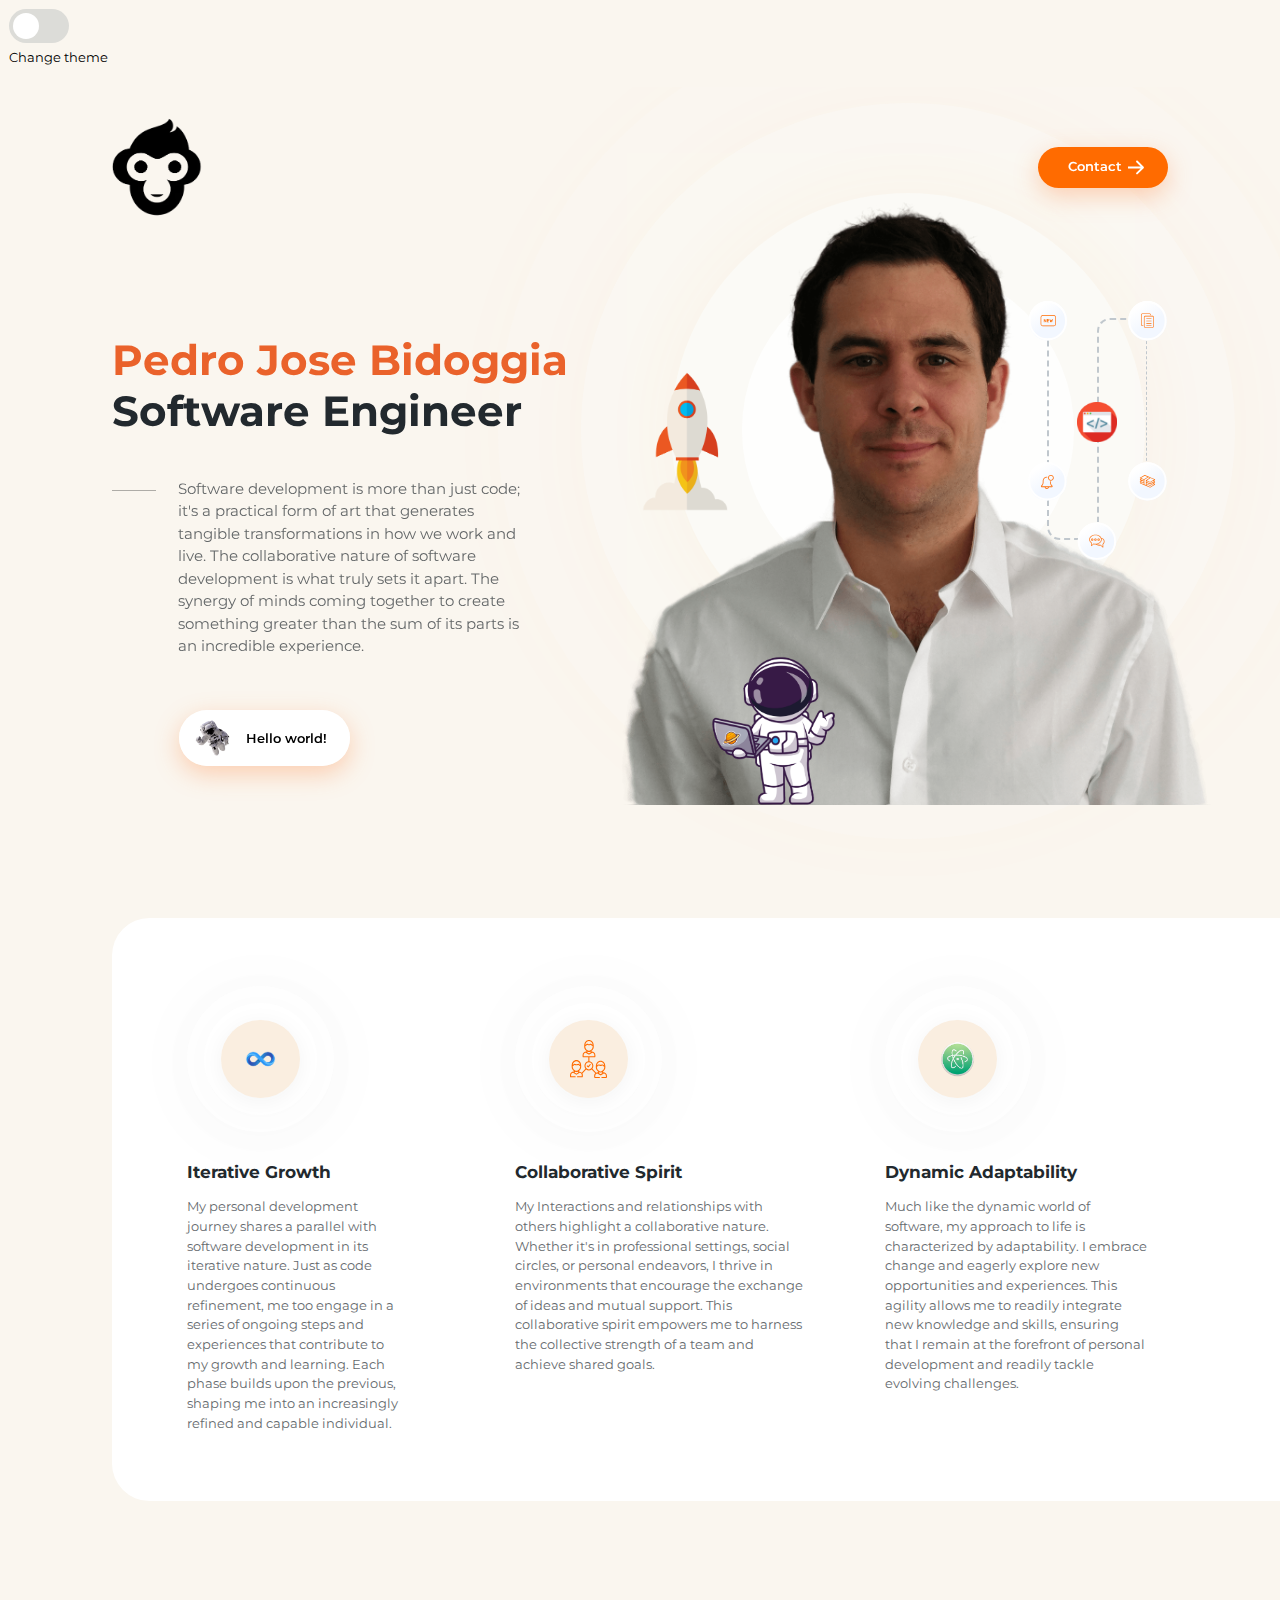
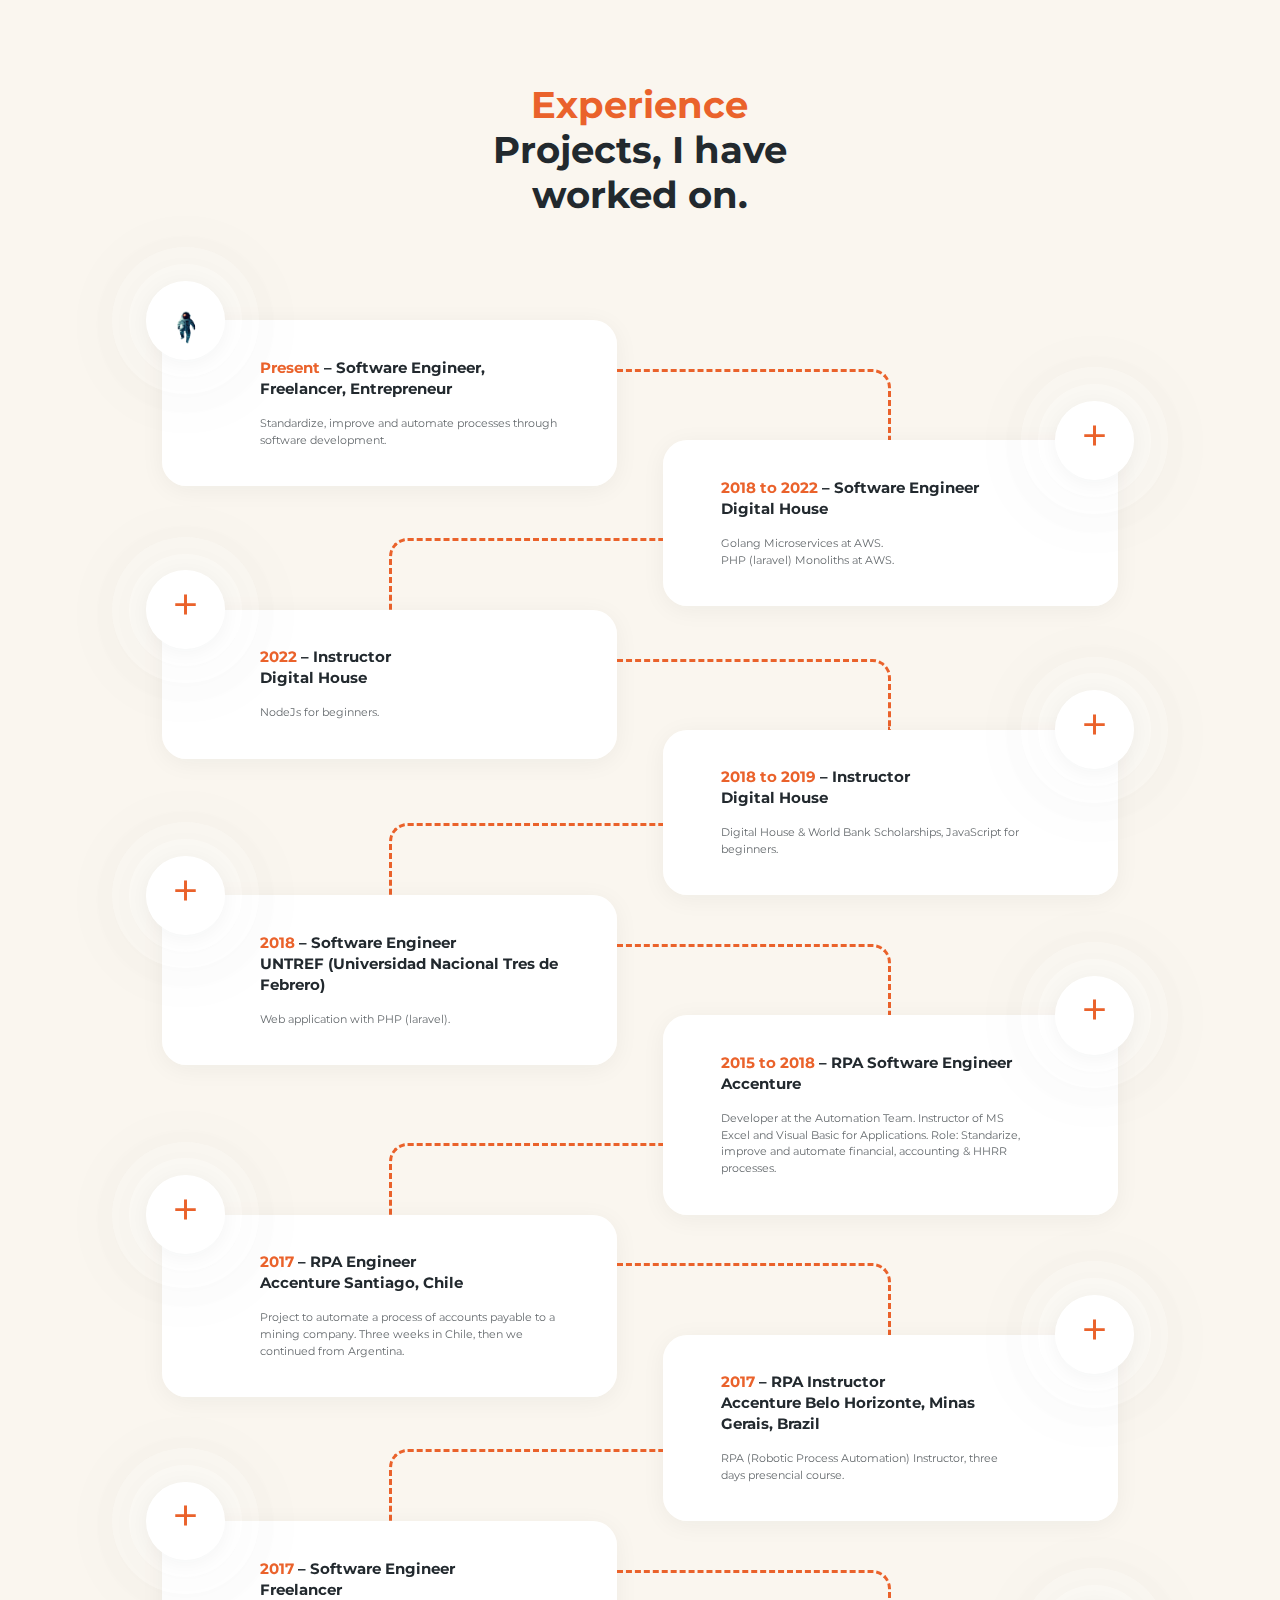
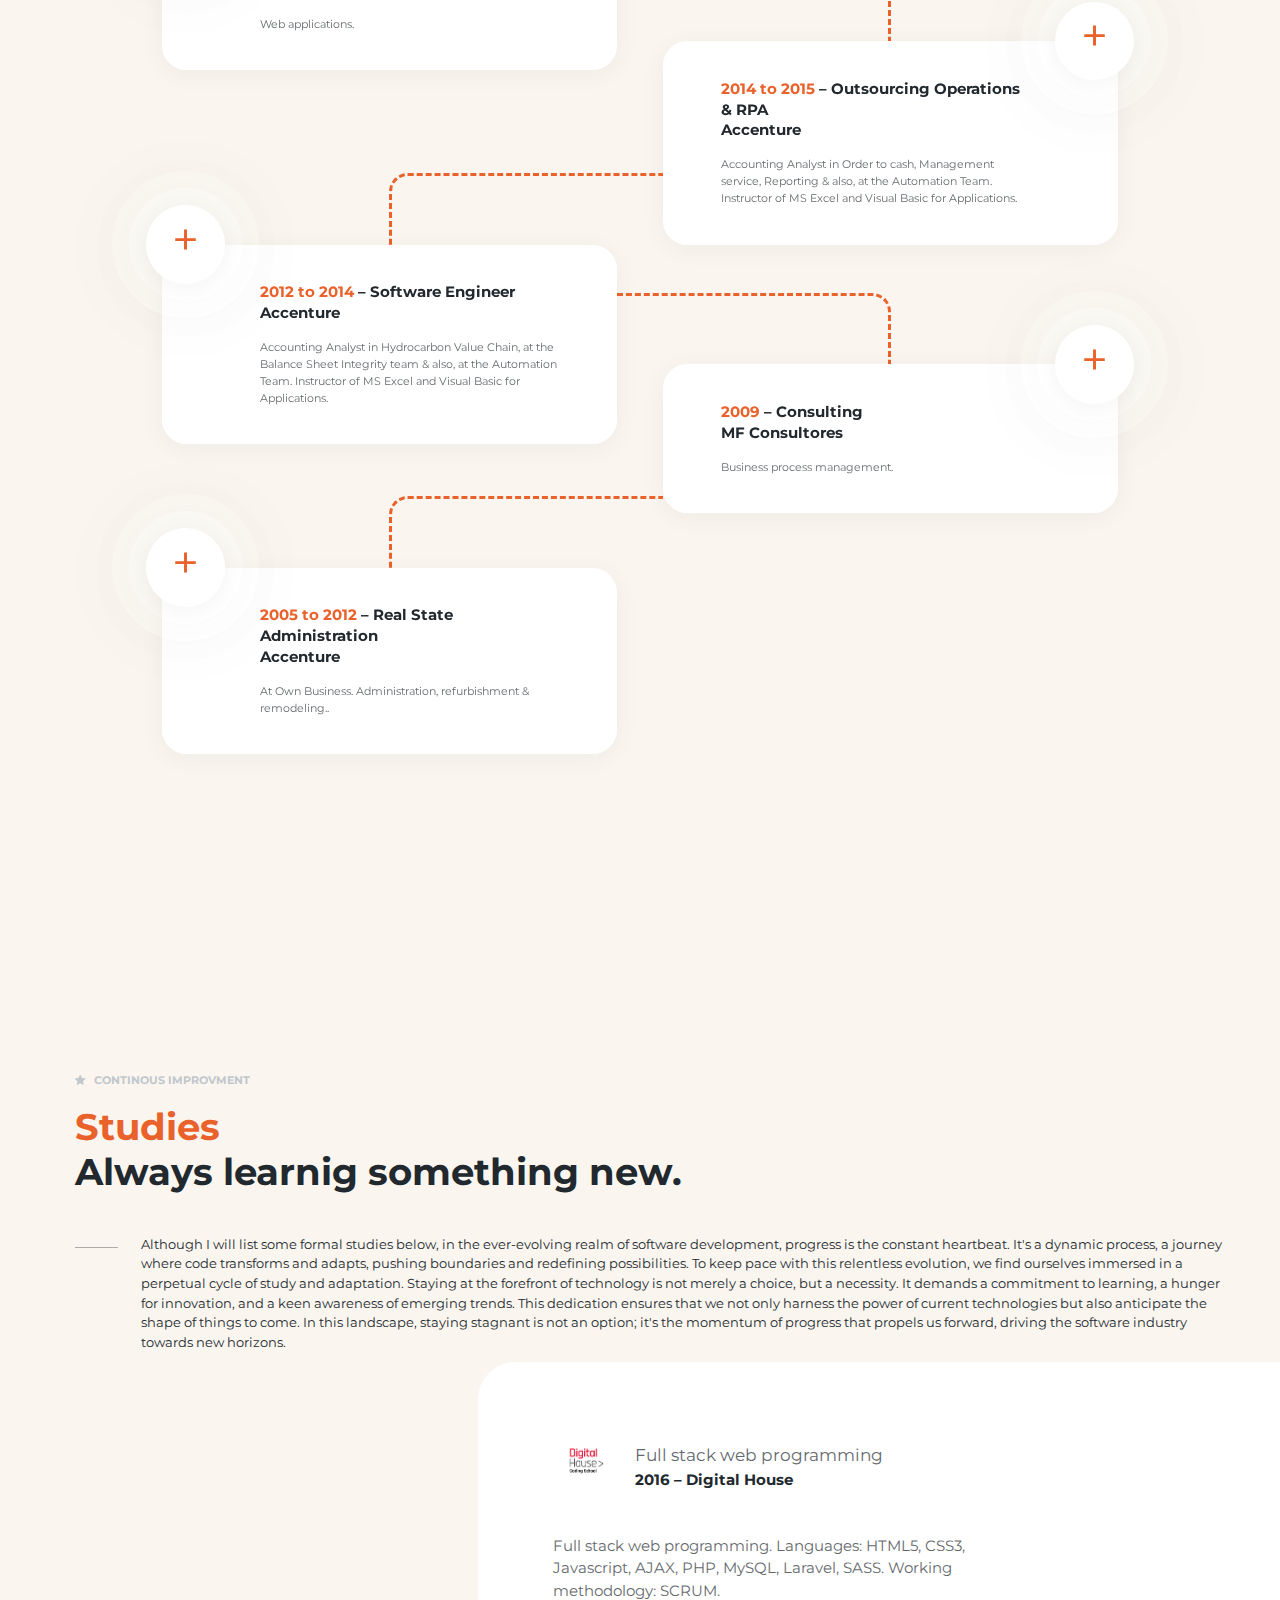
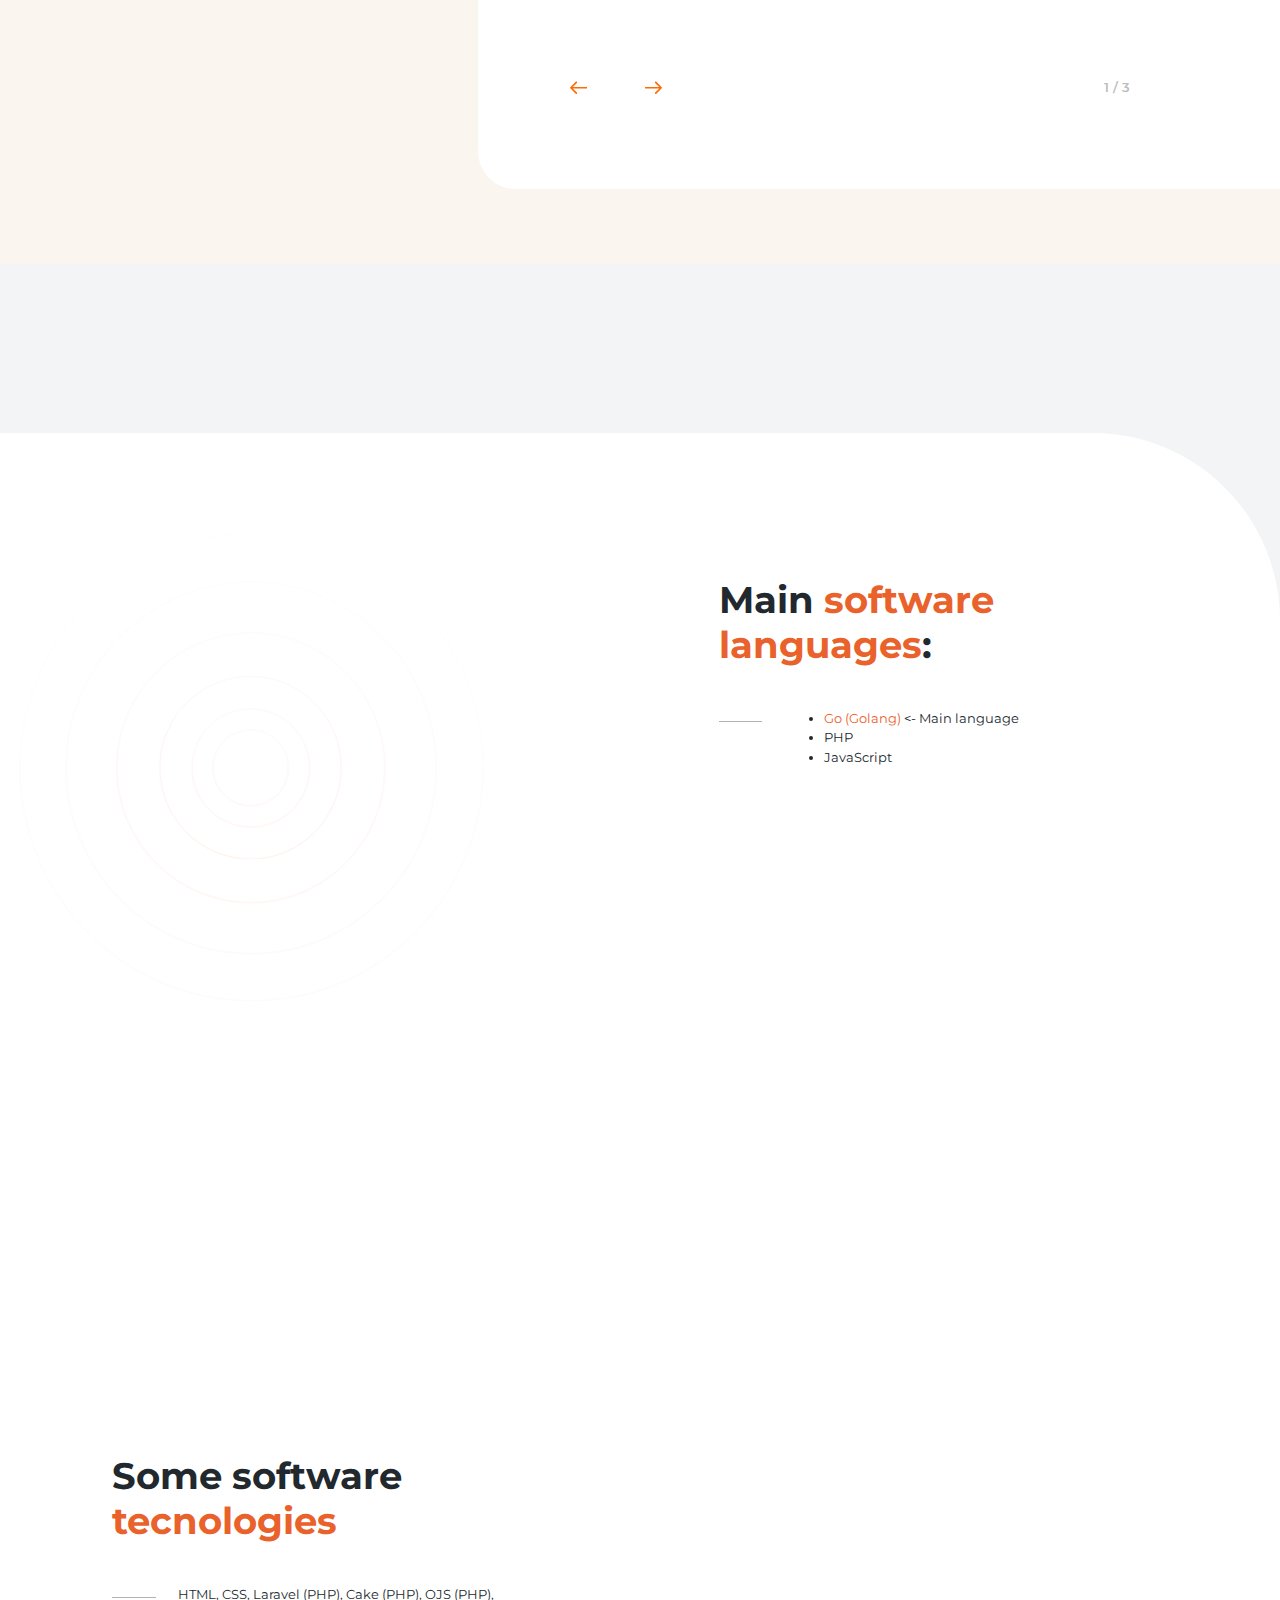
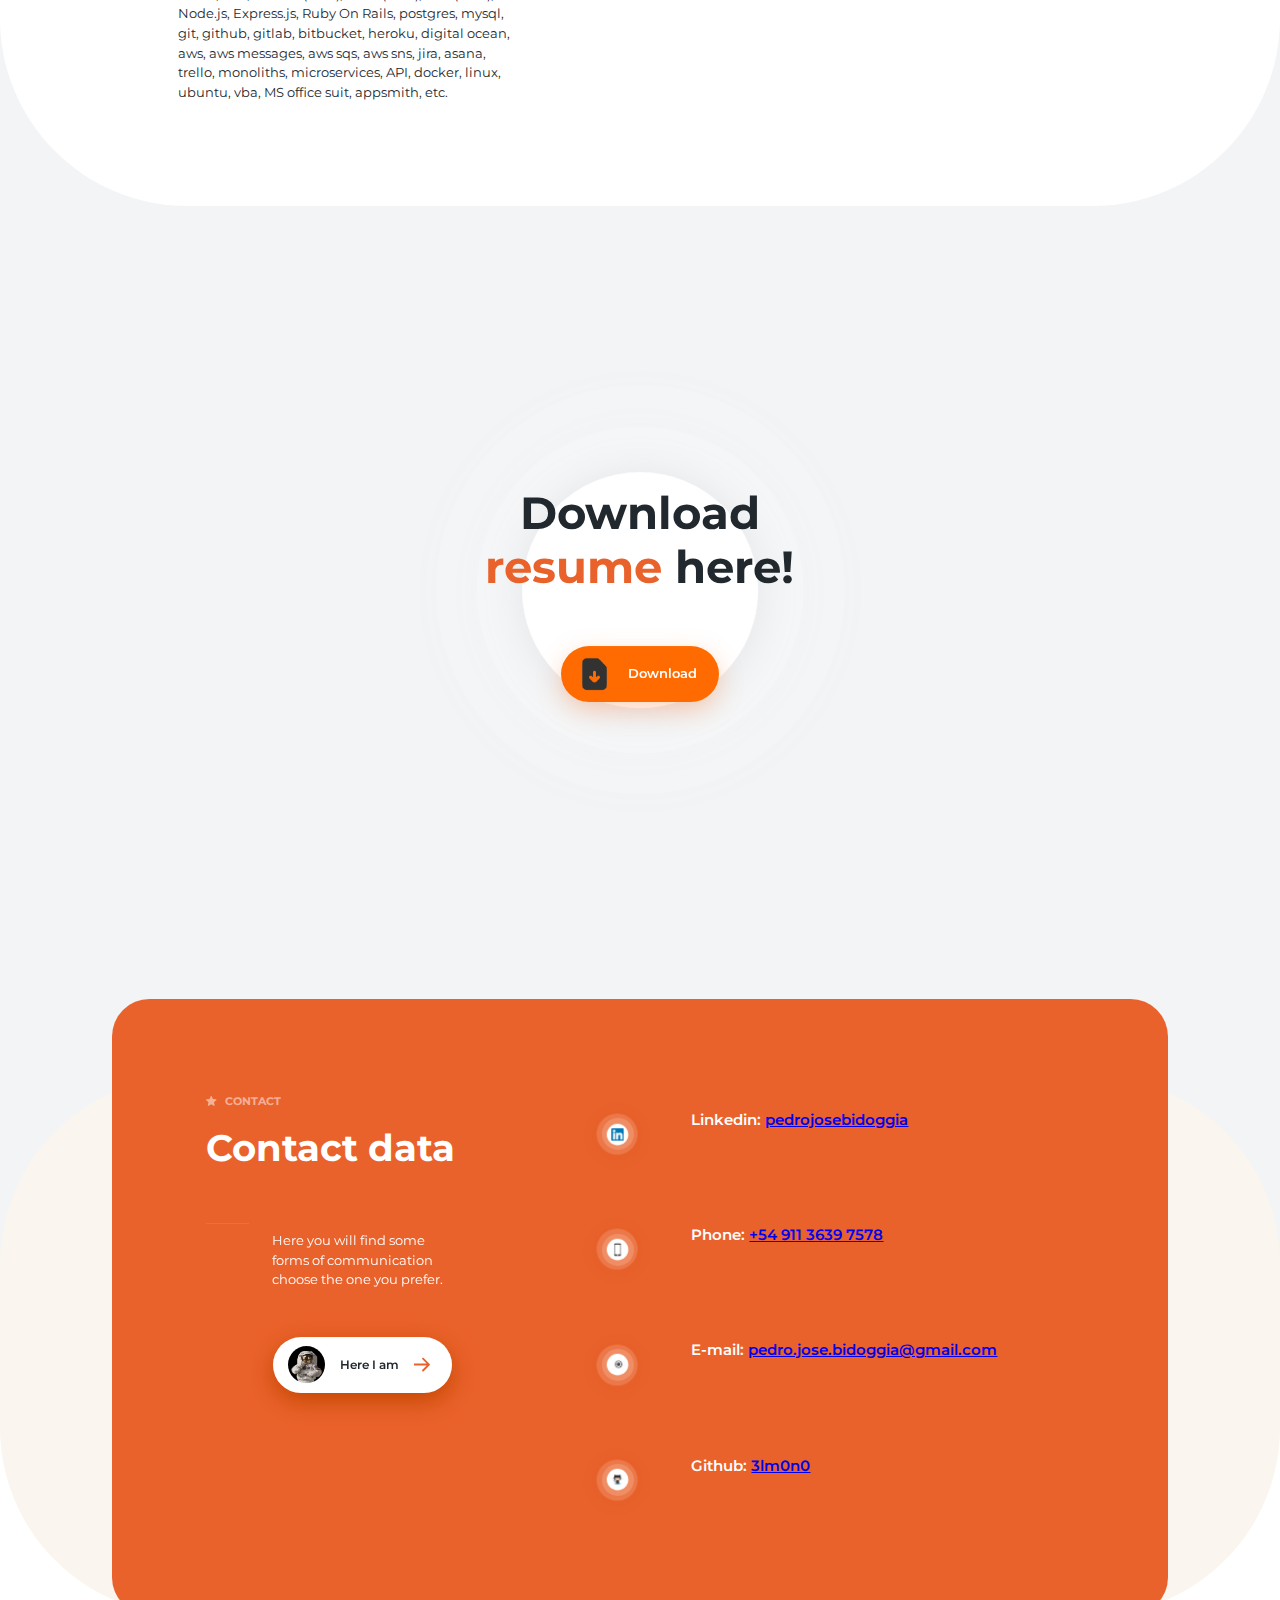
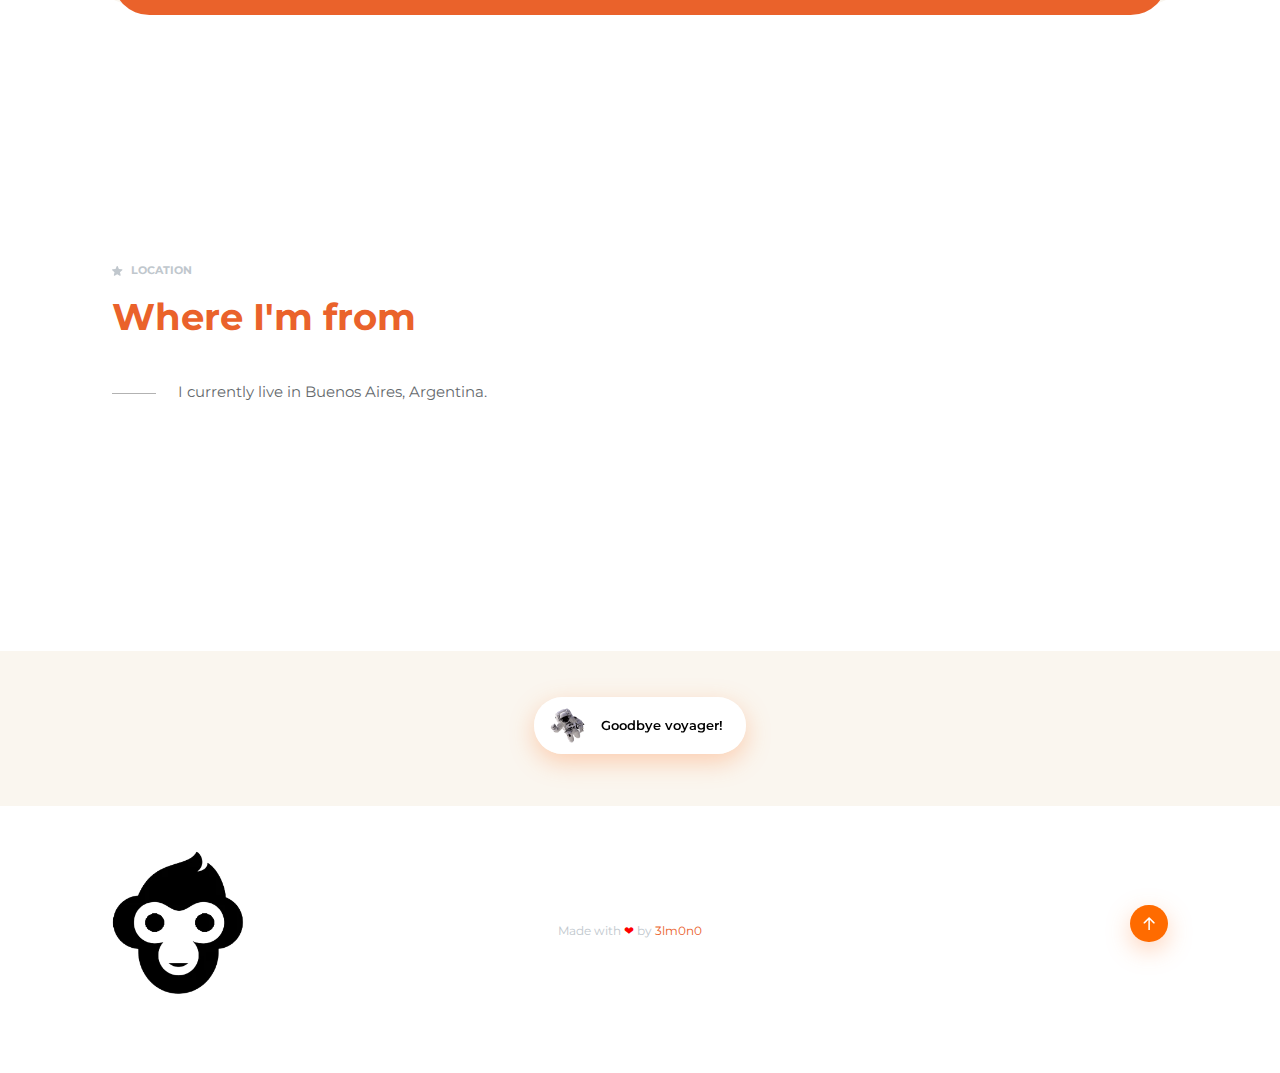
==== commit b48adc35: "misspelled word" ====
--- a/theme-1/index.html
+++ b/theme-1/index.html
@@ -1115,7 +1115,7 @@
               <h4 class="o-h-12">Location</h4>
             </div>
             <div class="o-layout is--mt-16">
-              <h2 class="o-h-40"><span class="o-h-40--orange">Where I'm from?</span></h2>
+              <h2 class="o-h-40"><span class="o-h-40--orange">Where I'm from</span></h2>
             </div>
             <div class="o-flex-ss is--mt-44 md--mt-32">
               <figure class="c-p-baseline"></figure>
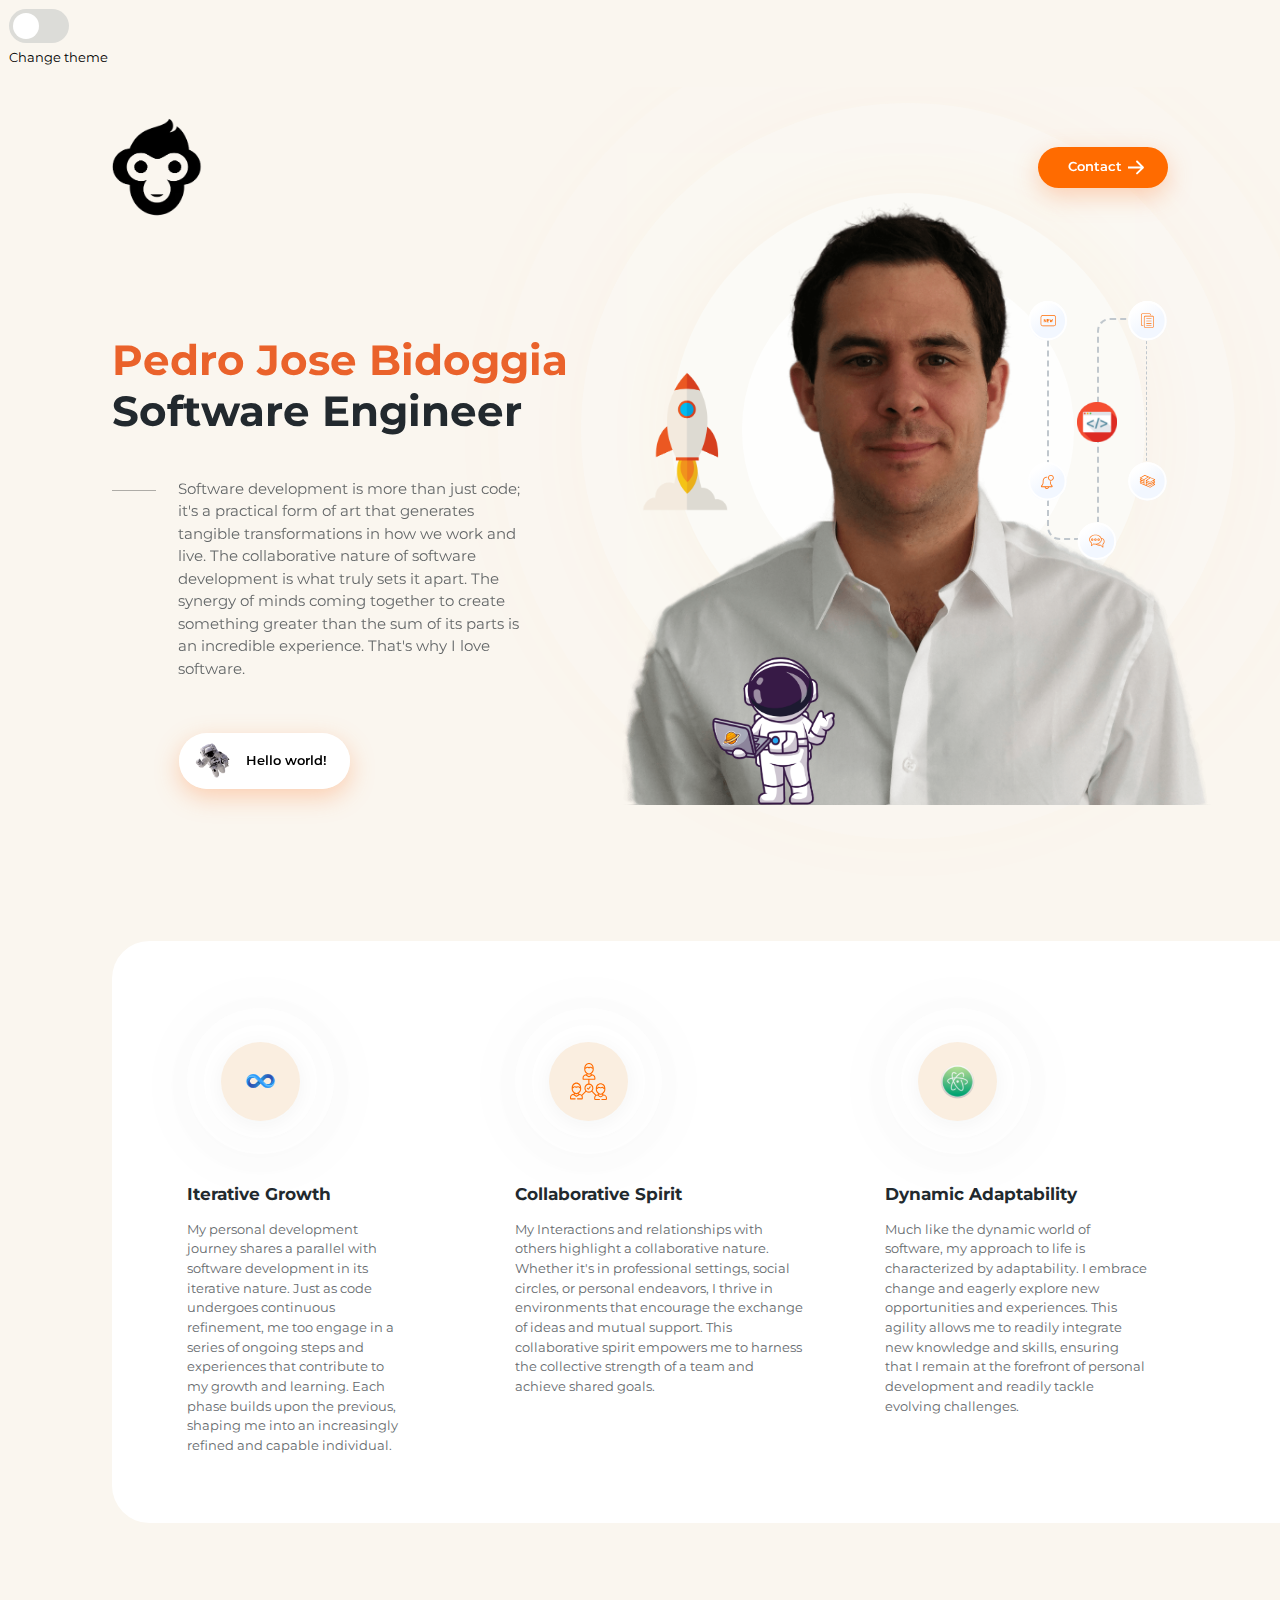
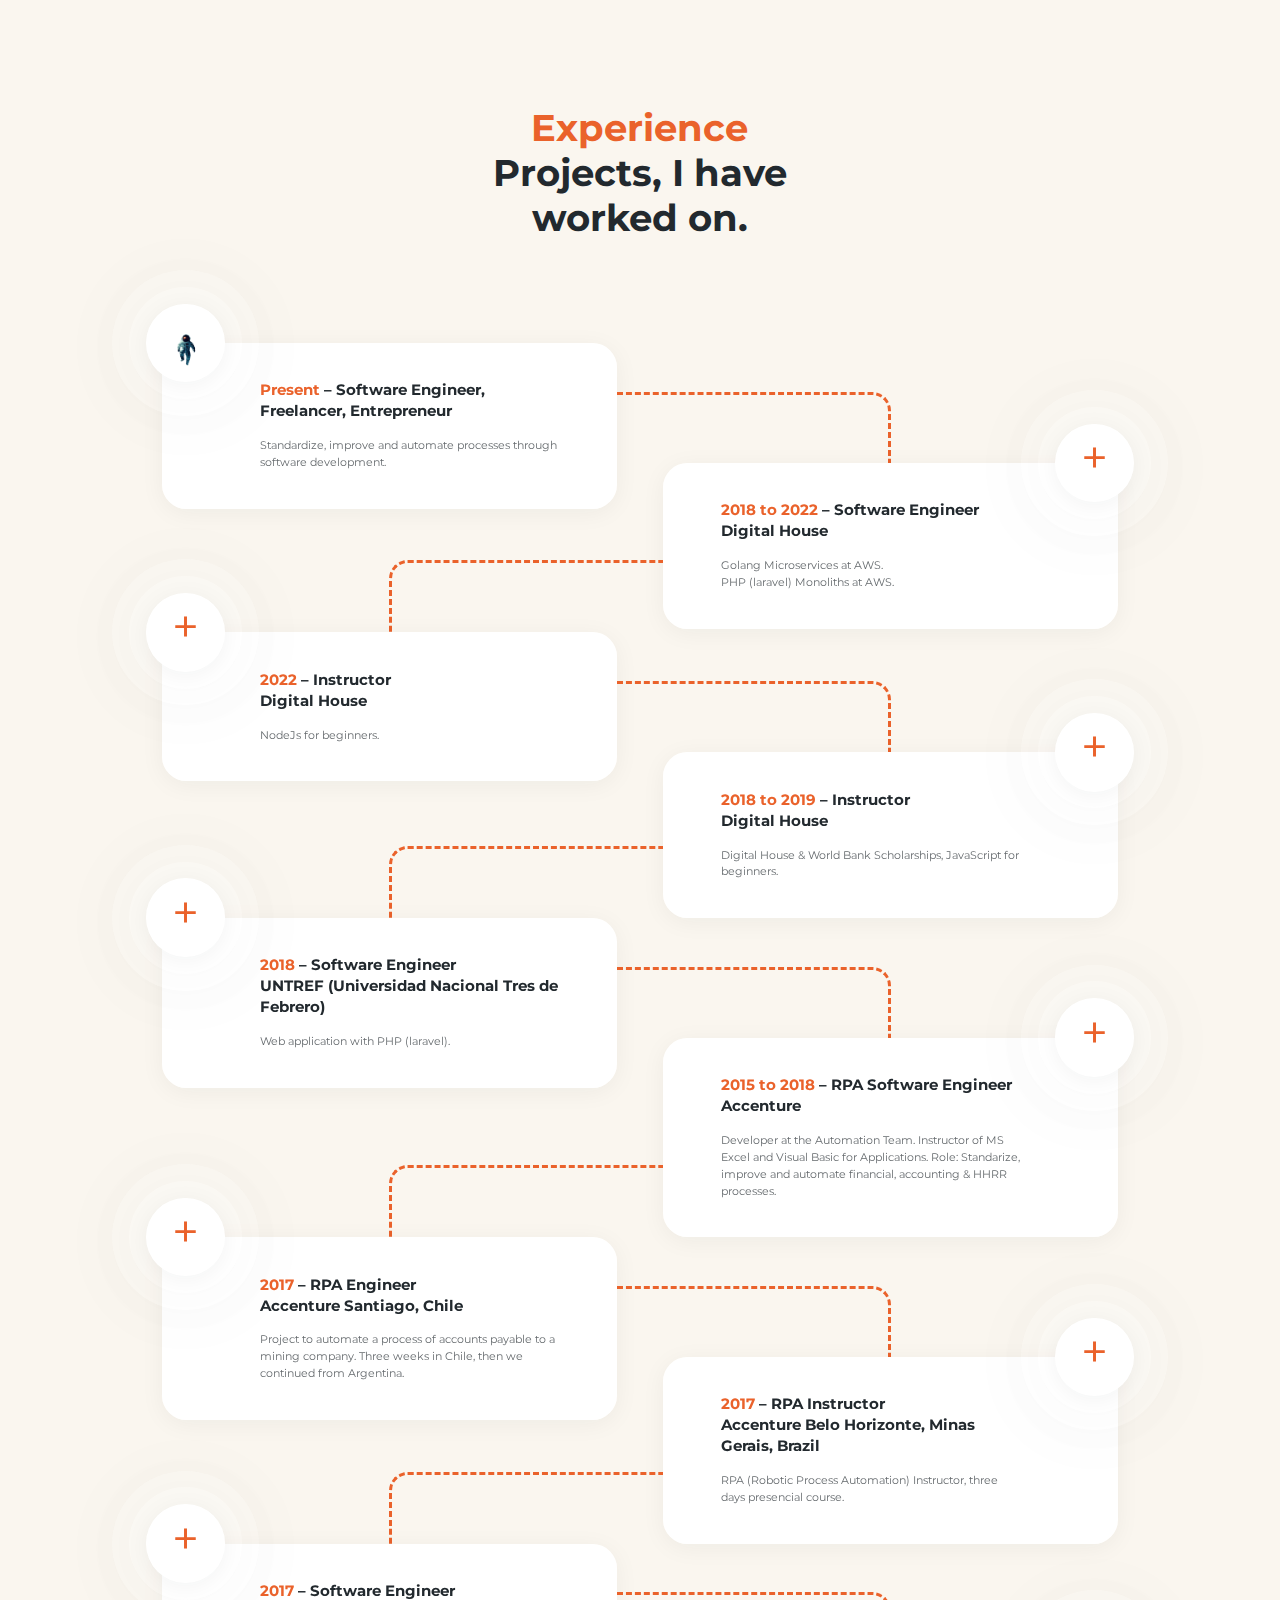
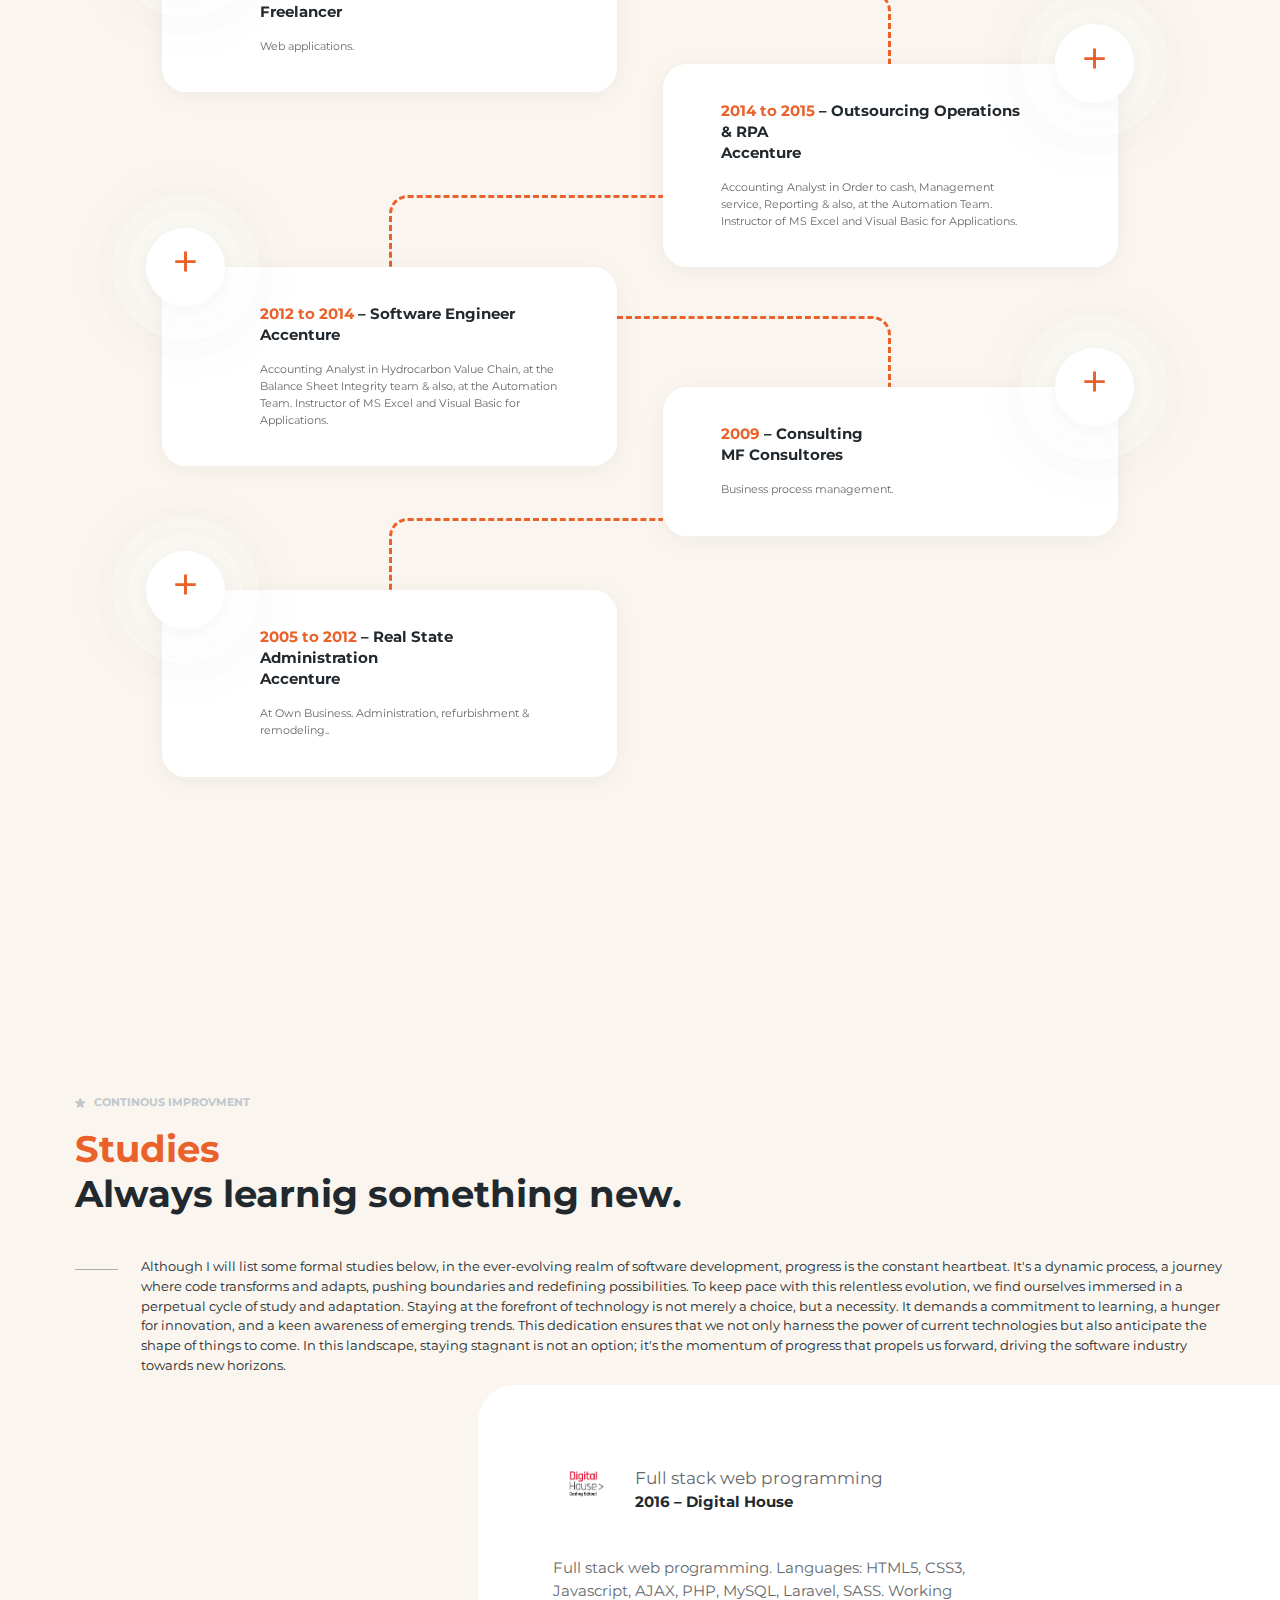
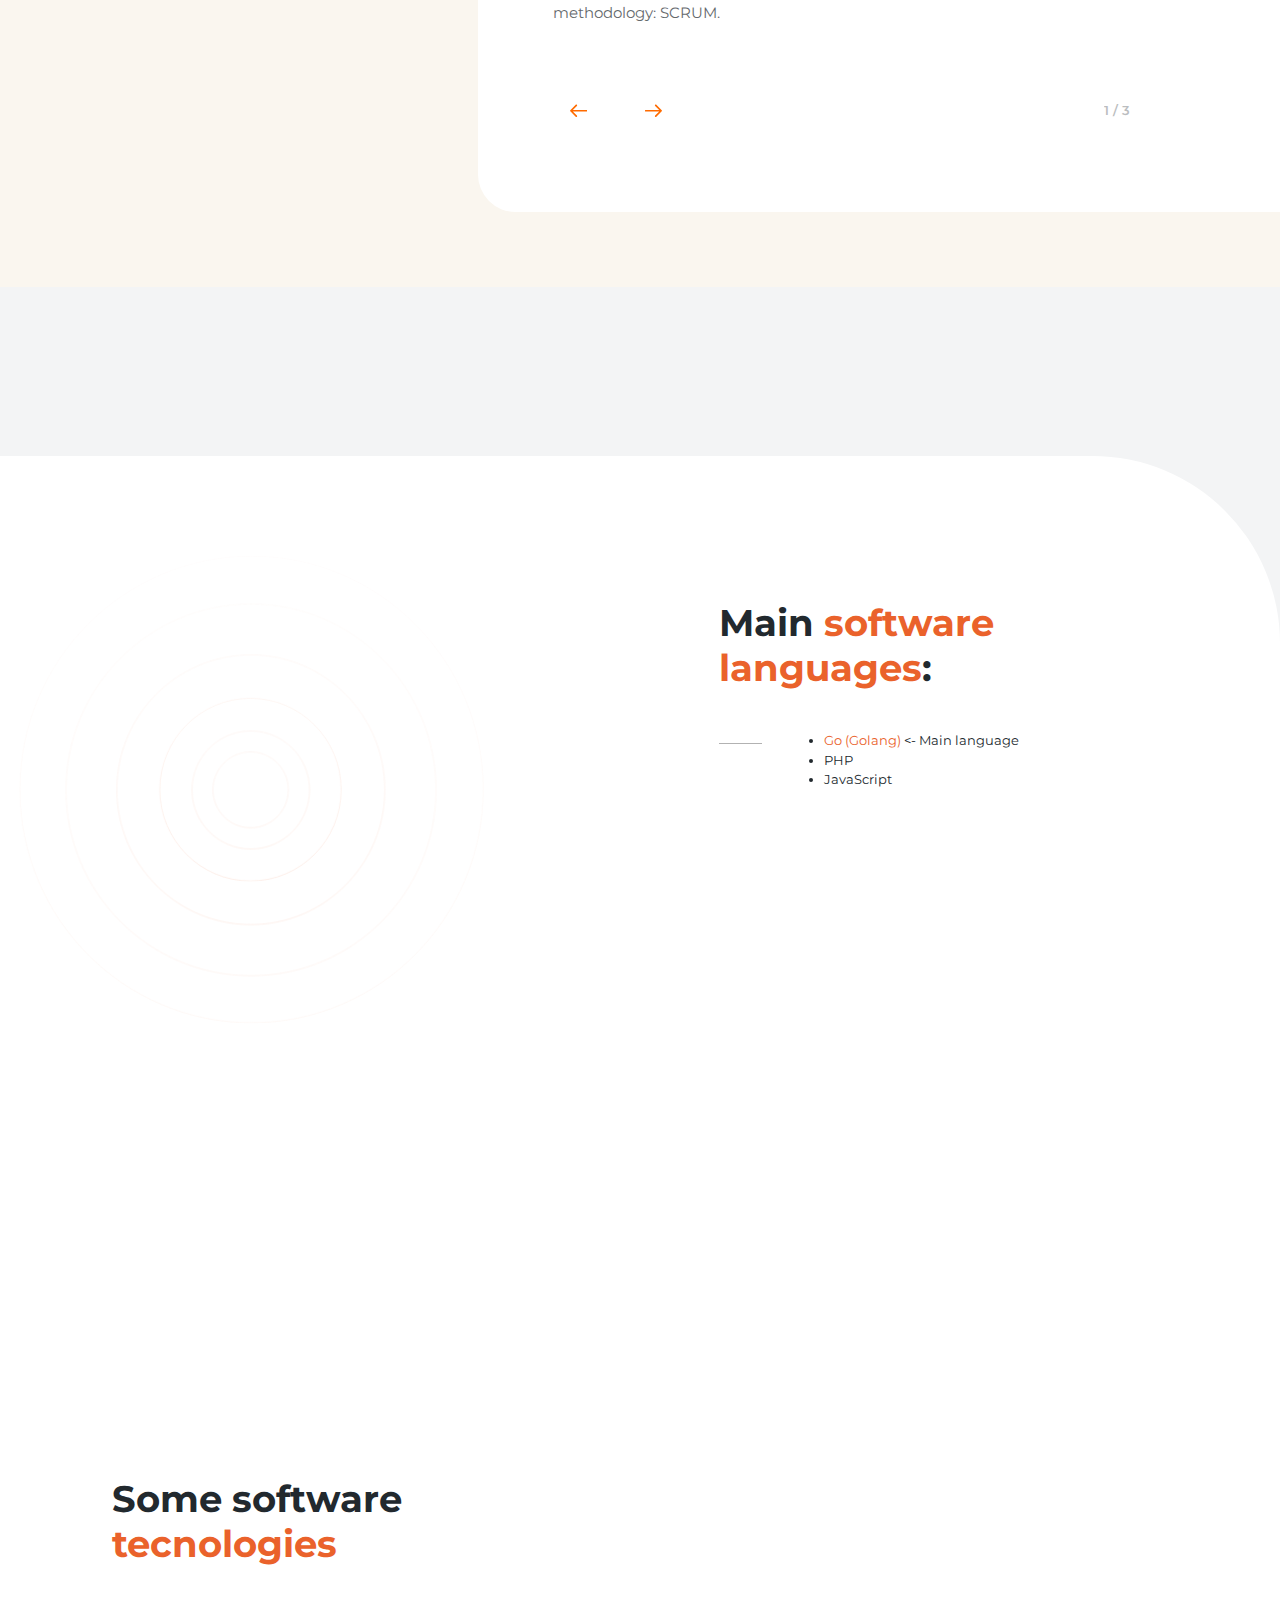
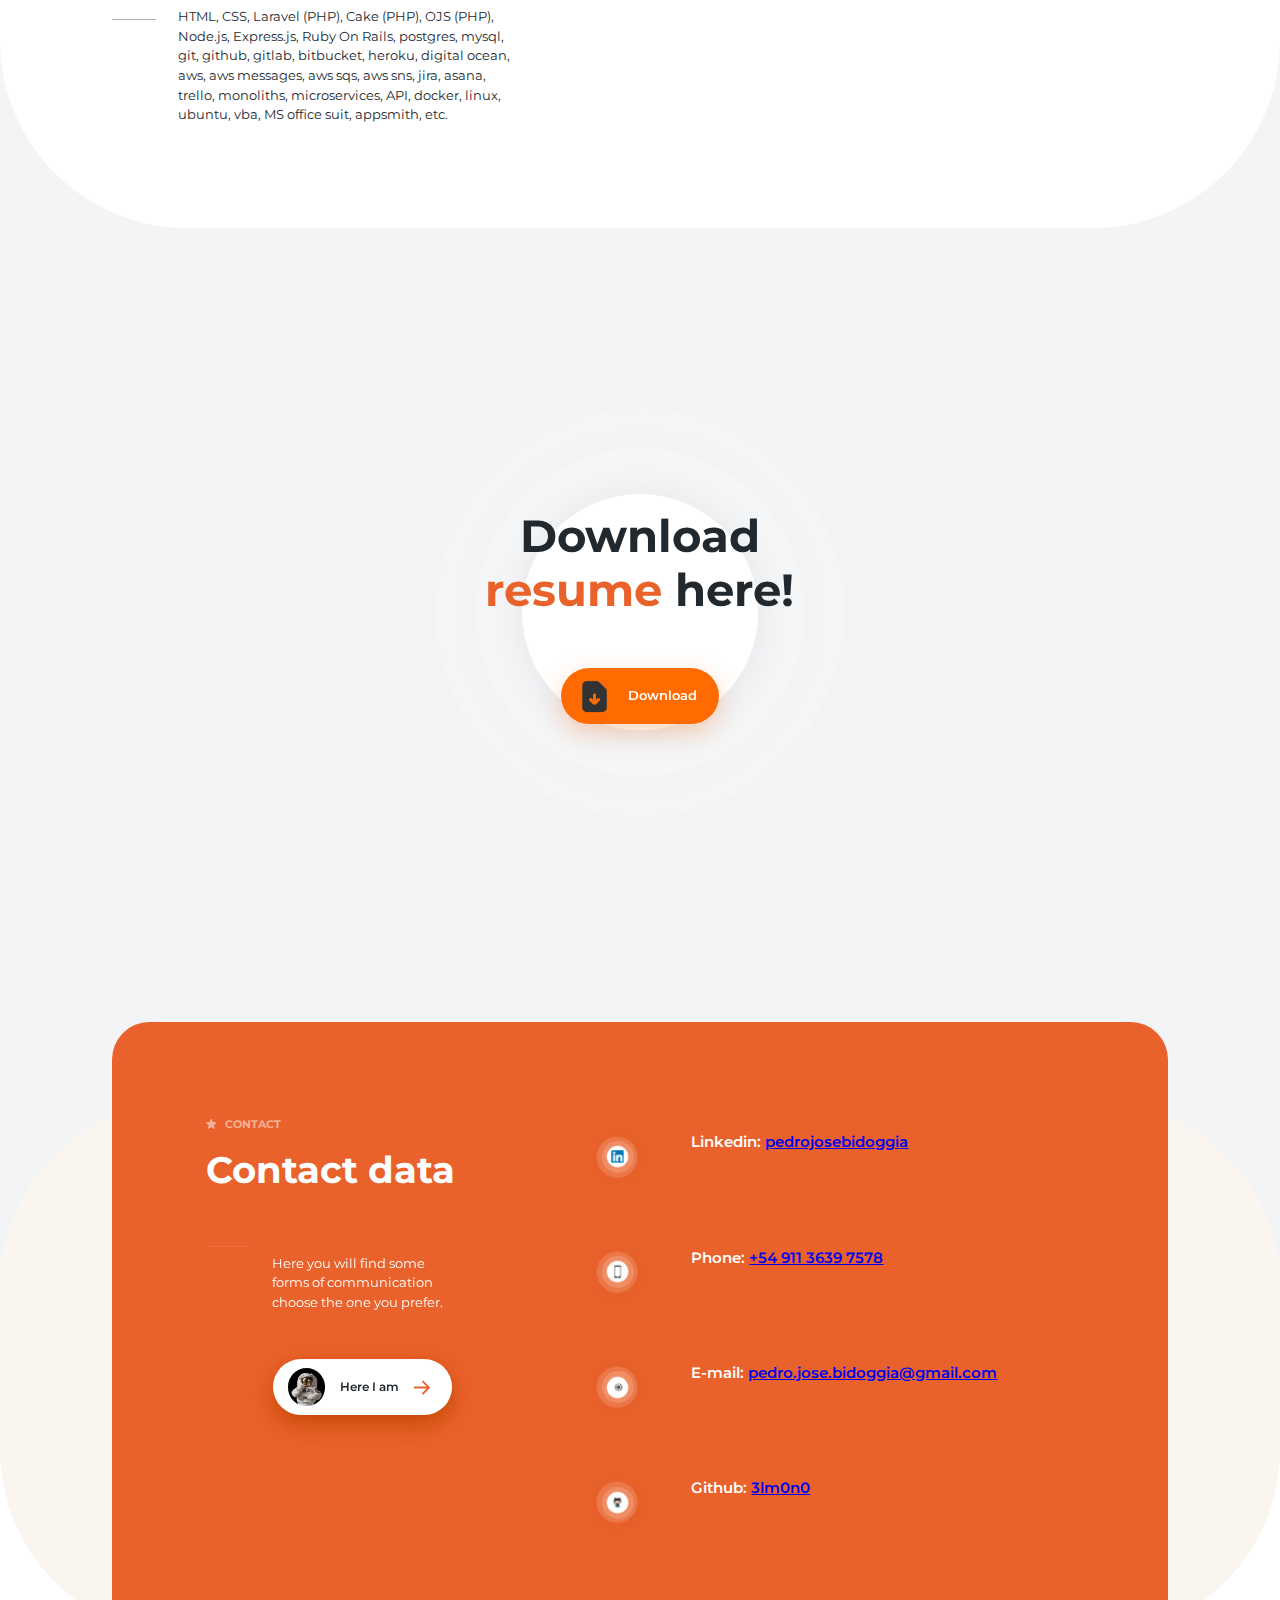
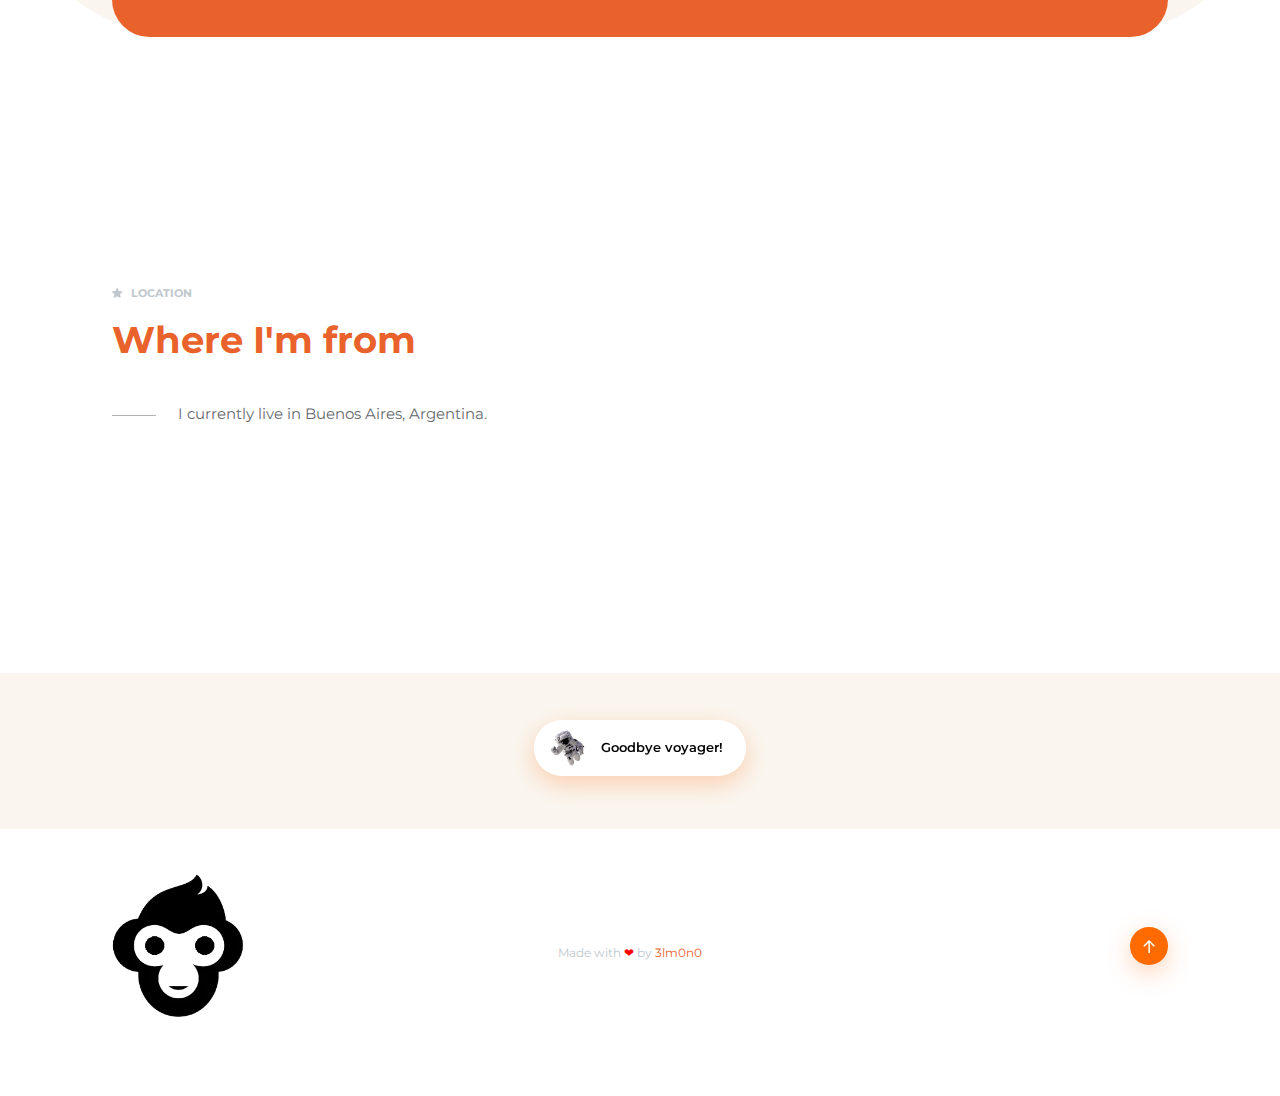
==== commit 8e3beb8a: "new paragraph" ====
--- a/theme-1/index.html
+++ b/theme-1/index.html
@@ -177,6 +177,7 @@
                 The collaborative nature of software development is what truly sets it apart.
                 The synergy of minds coming together to create something greater than the sum of its parts is an
                 incredible experience.
+                That's why I love software.
               </p>
             </div>
           </div>
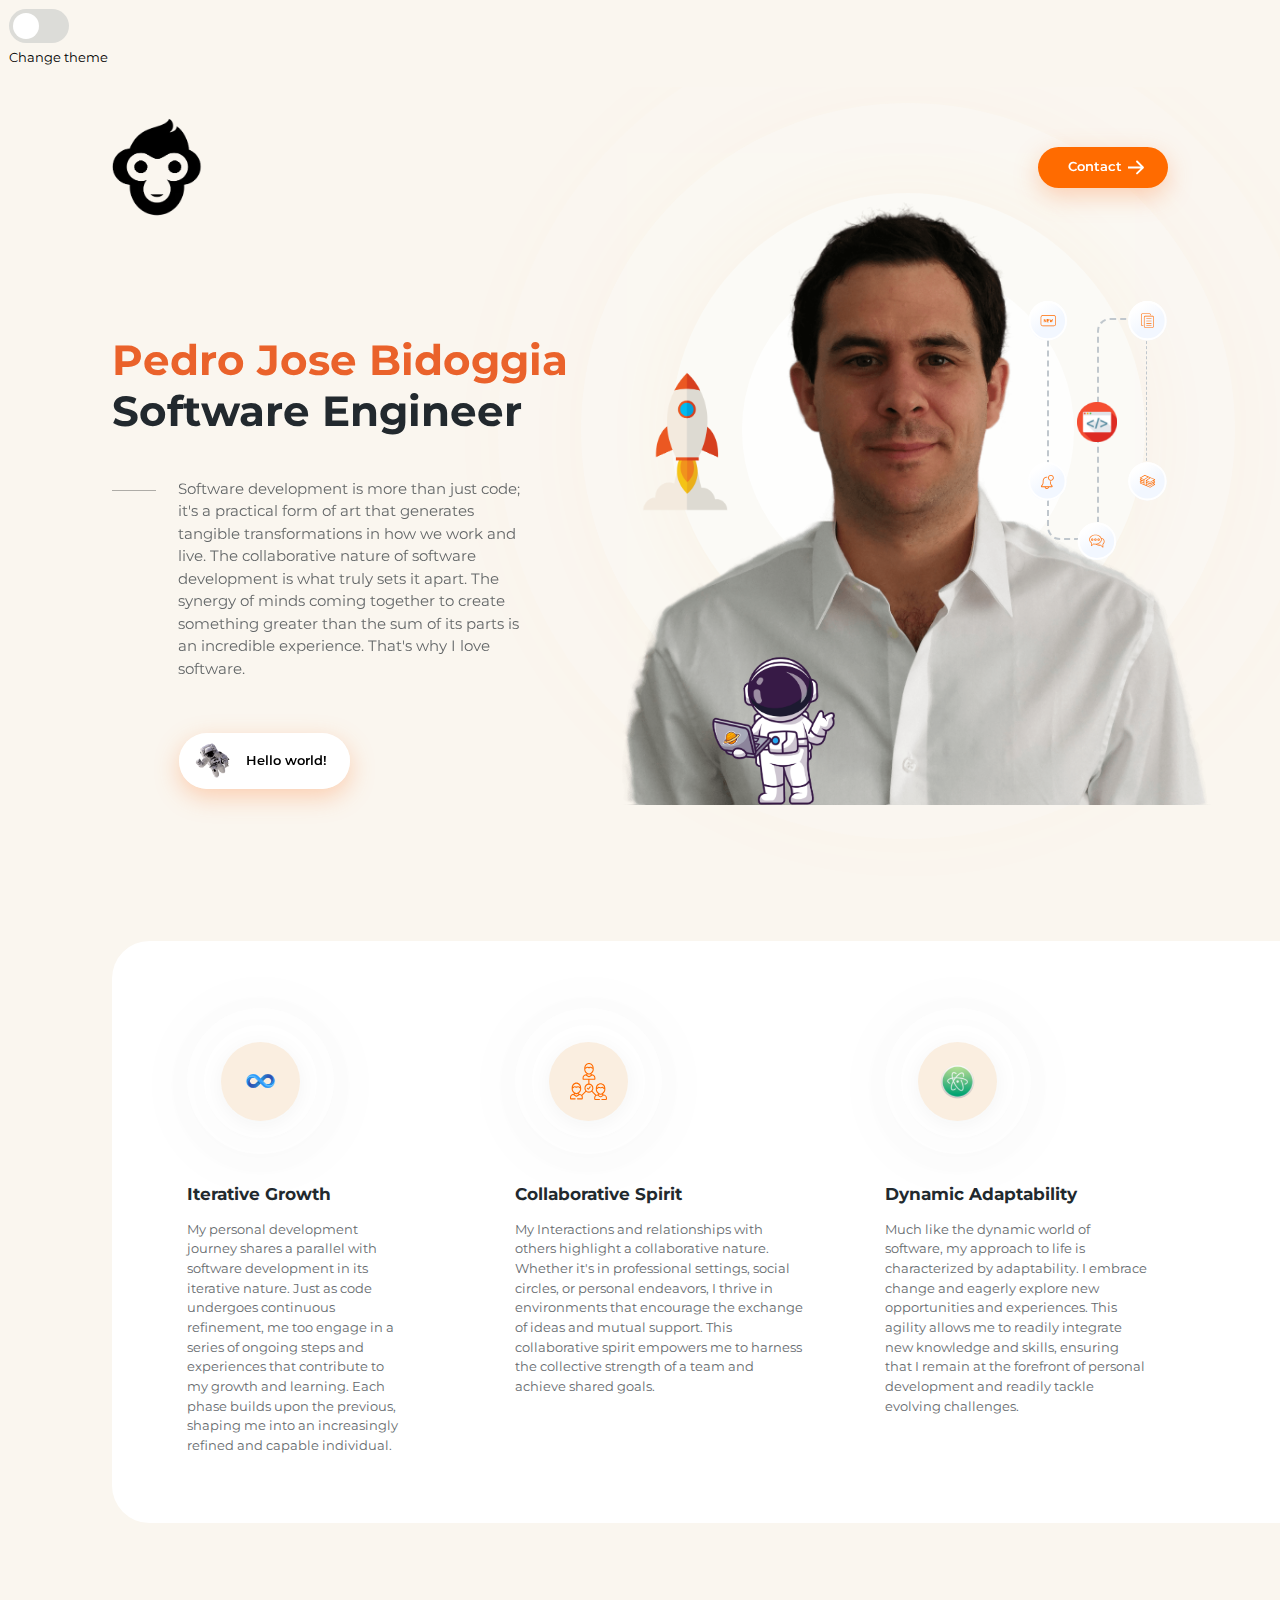
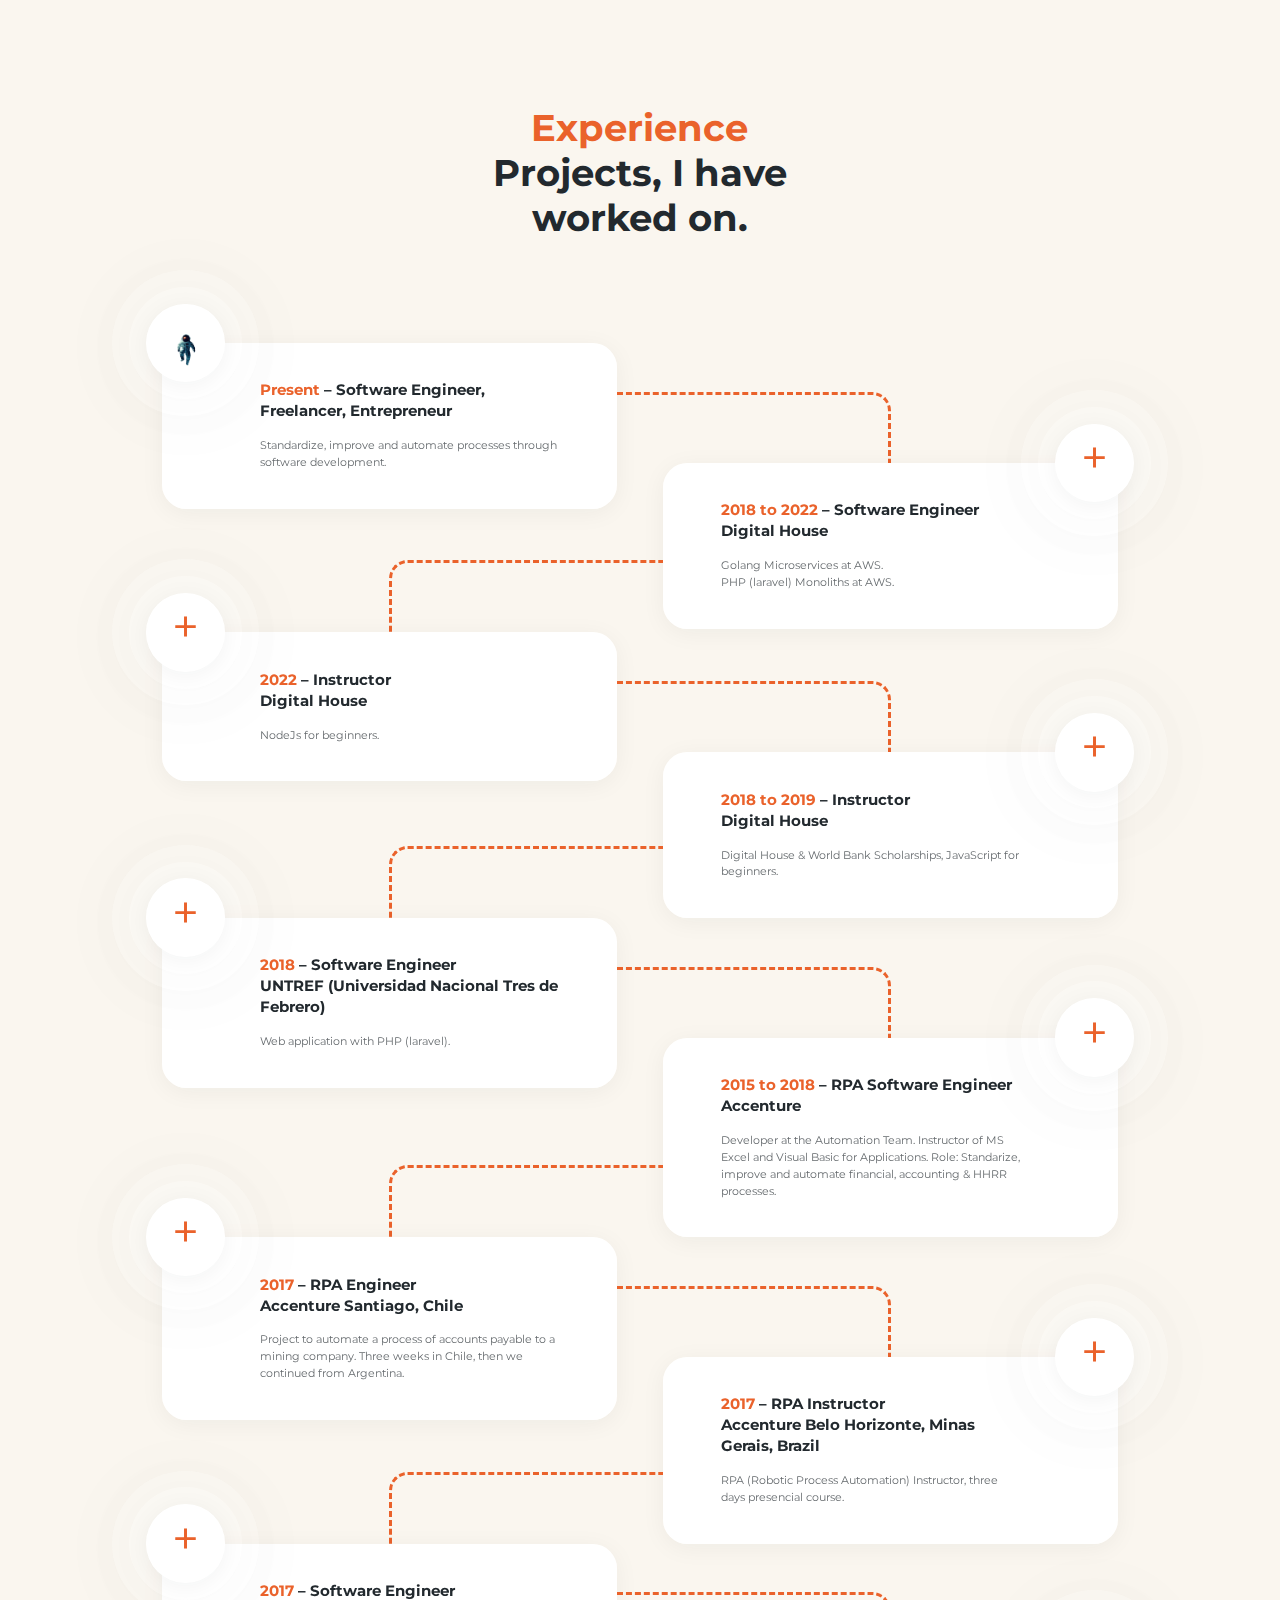
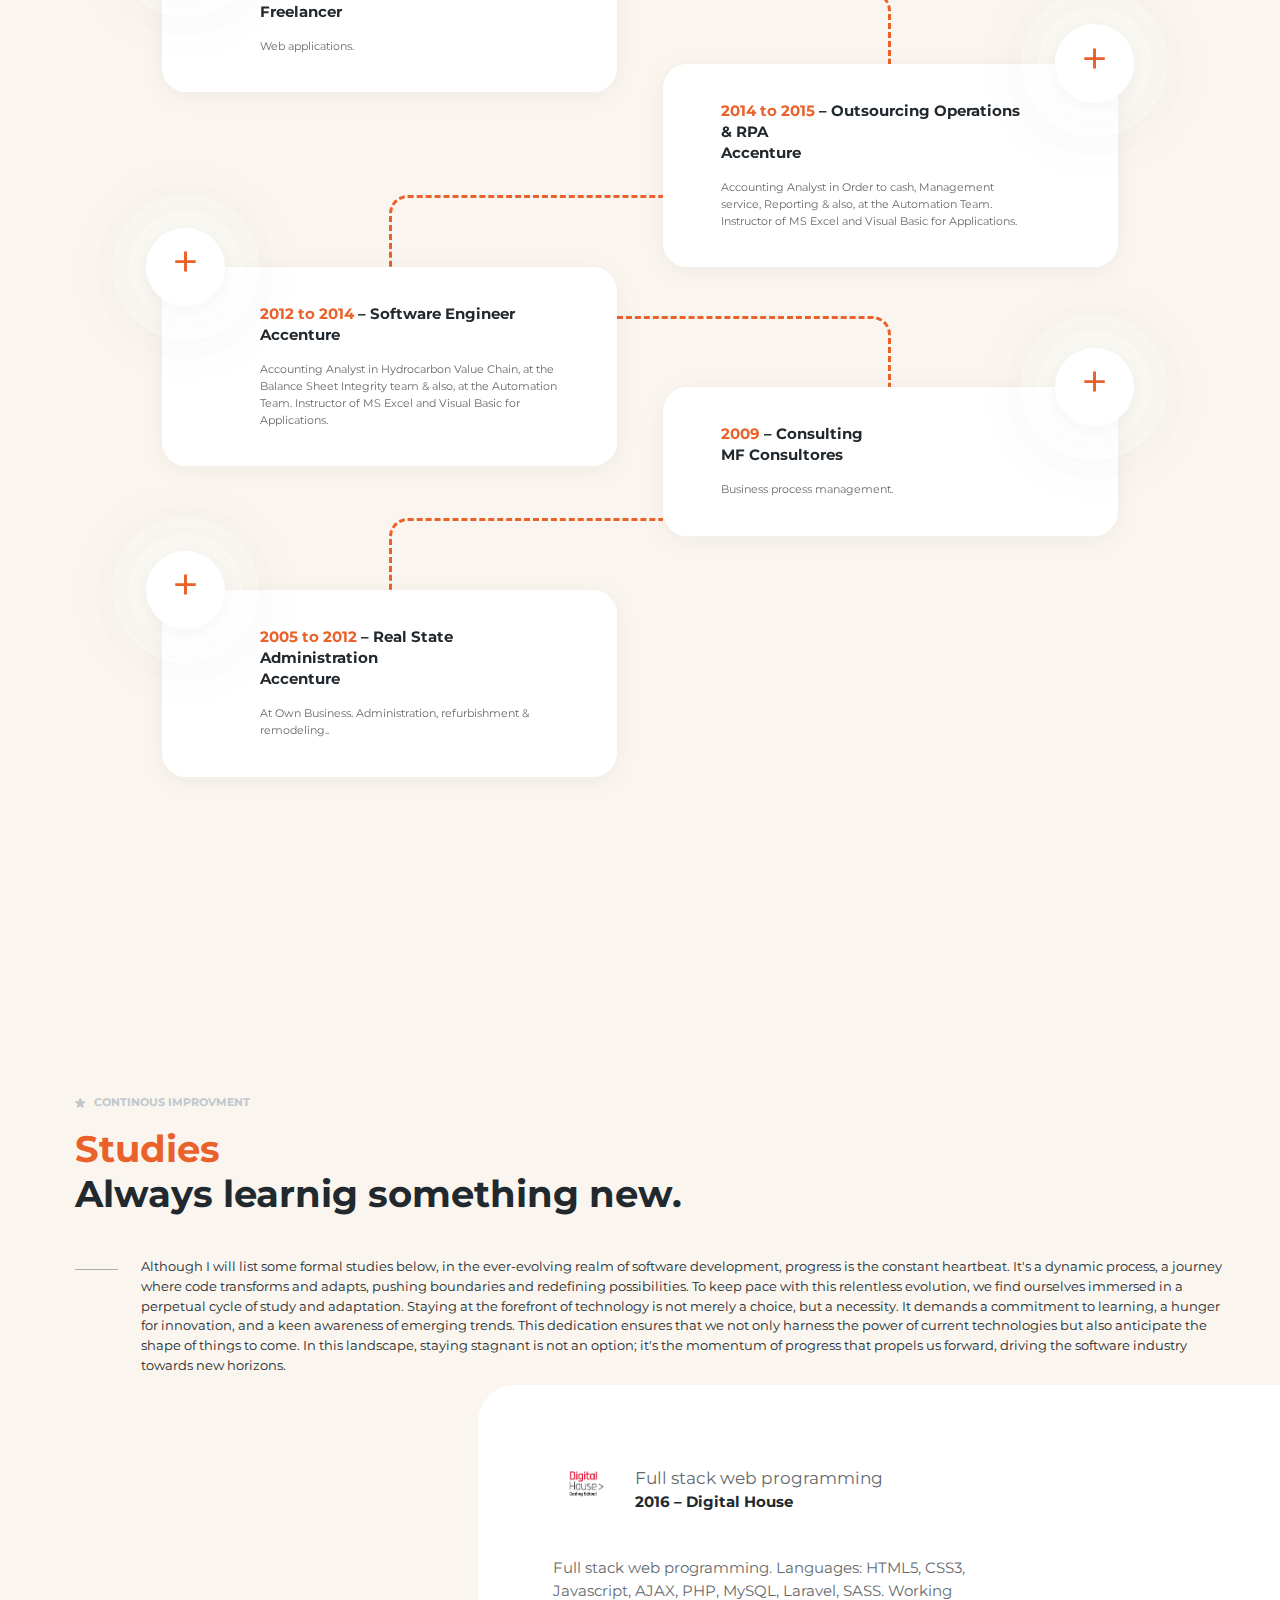
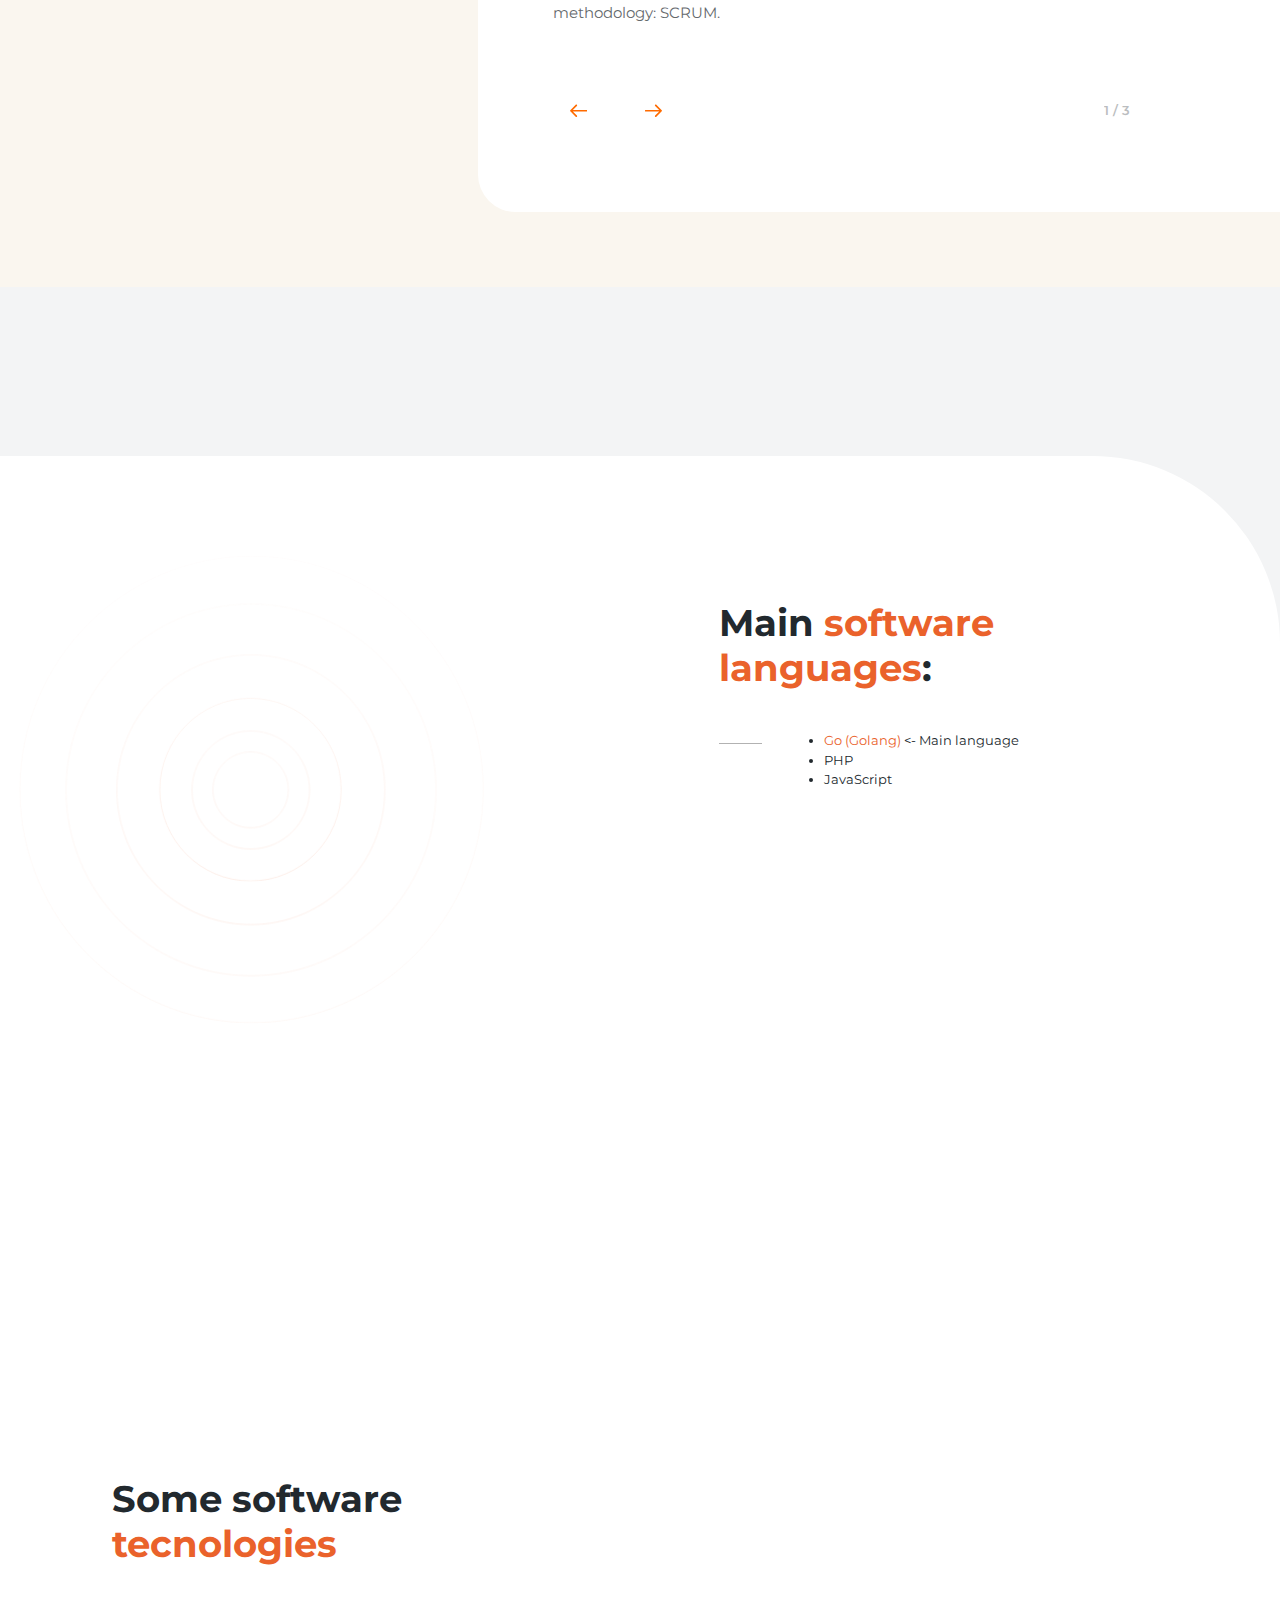
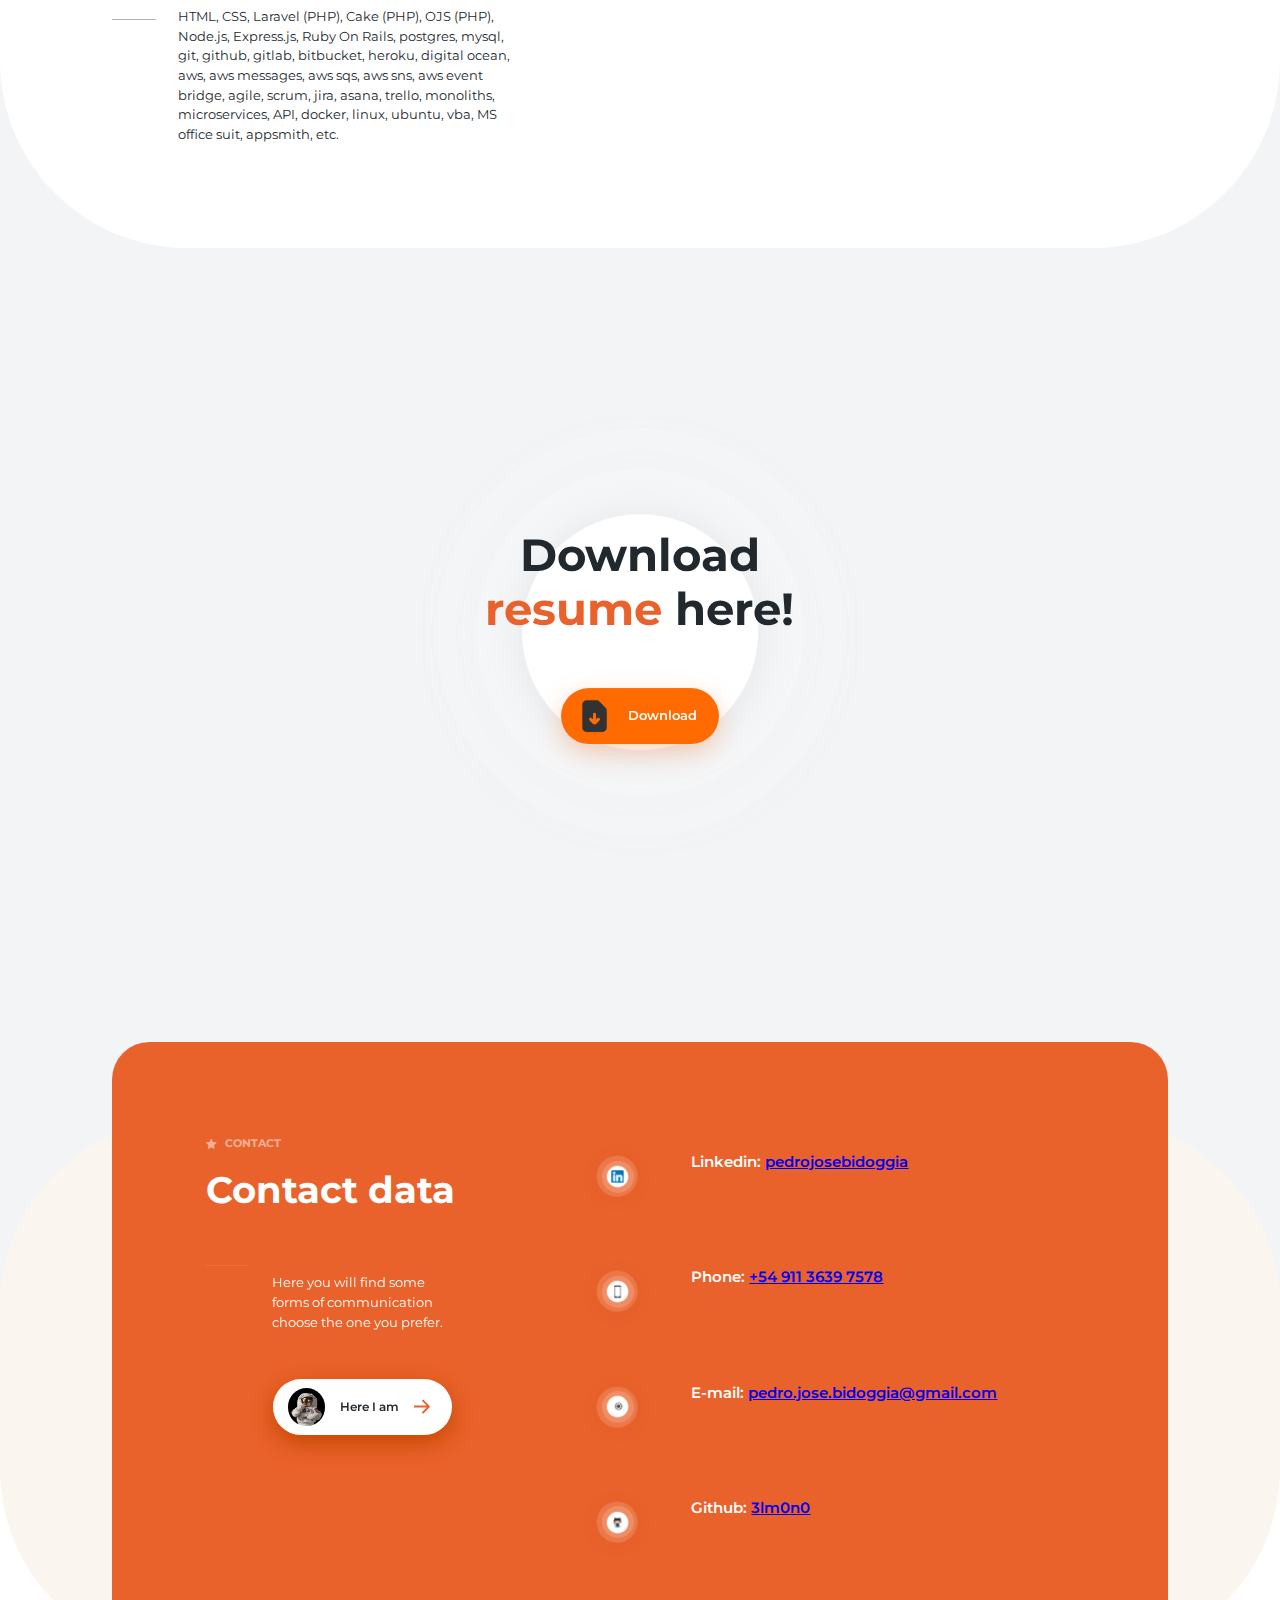
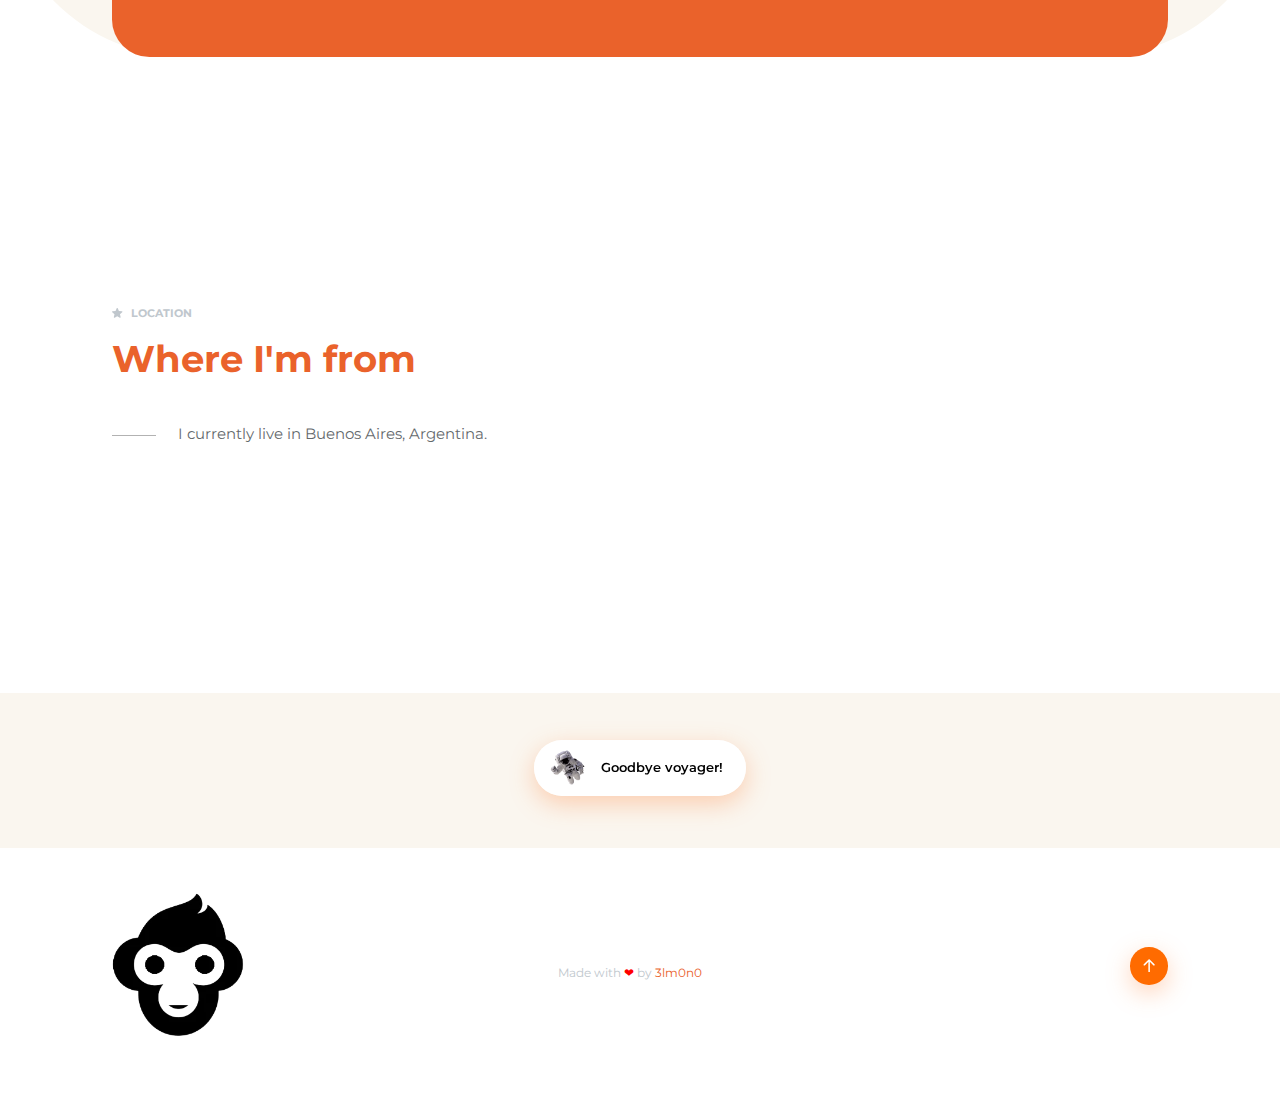
==== commit 00a6bf63: "new resume file and corrections for misspelled words" ====
--- a/theme-1/index.html
+++ b/theme-1/index.html
@@ -911,8 +911,8 @@
               <div class="o-l368 sm--100">
                 <p style="padding-bottom: 5rem;">
                   HTML, CSS, Laravel (PHP), Cake (PHP), OJS (PHP), Node.js, Express.js, Ruby On Rails, postgres, mysql,
-                  git, github, gitlab, bitbucket, heroku, digital ocean, aws, aws messages,
-                  aws sqs, aws sns, jira, asana, trello, monoliths, microservices, API, docker, linux, ubuntu, vba, MS
+                  git, github, gitlab, bitbucket, heroku, digital ocean, aws, aws messages, aws sqs, aws sns, aws event bridge, 
+                  agile, scrum, jira, asana, trello, monoliths, microservices, API, docker, linux, ubuntu, vba, MS
                   office suit, appsmith, etc.
                 </p>
               </div>
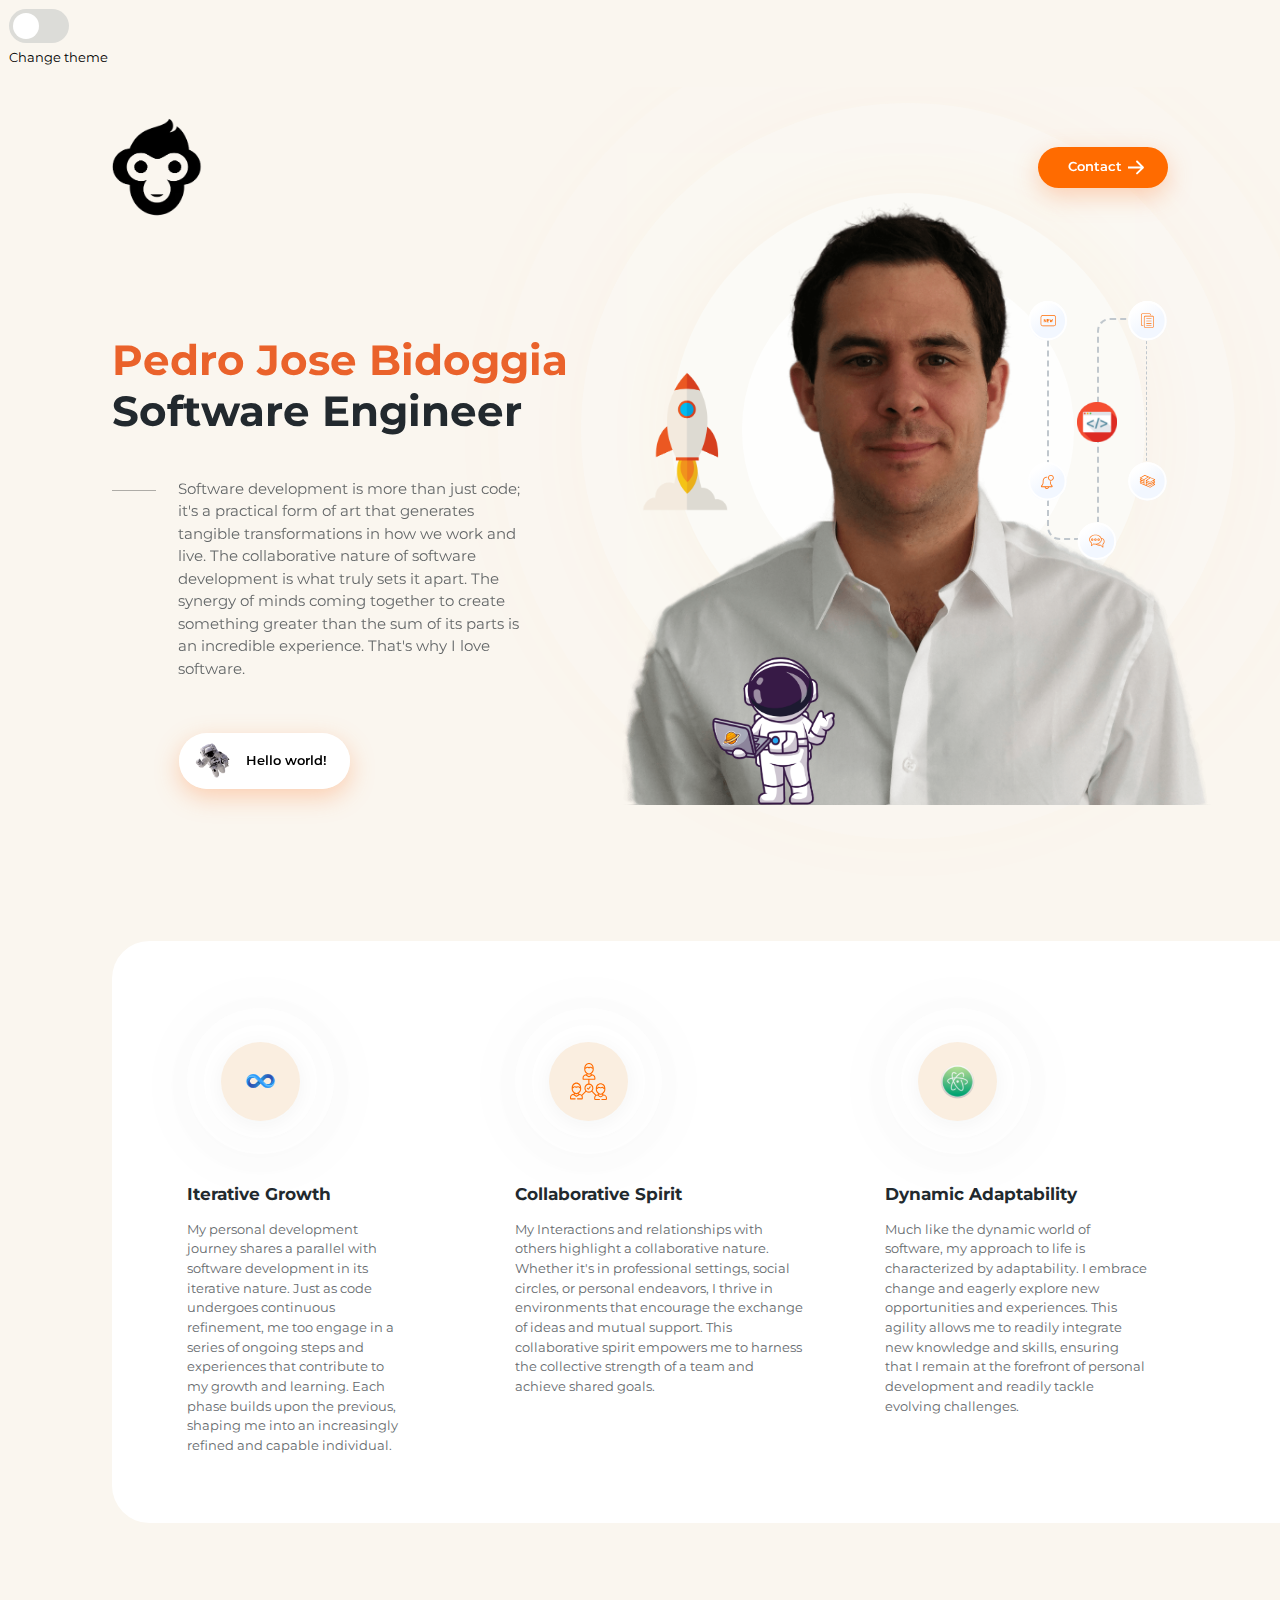
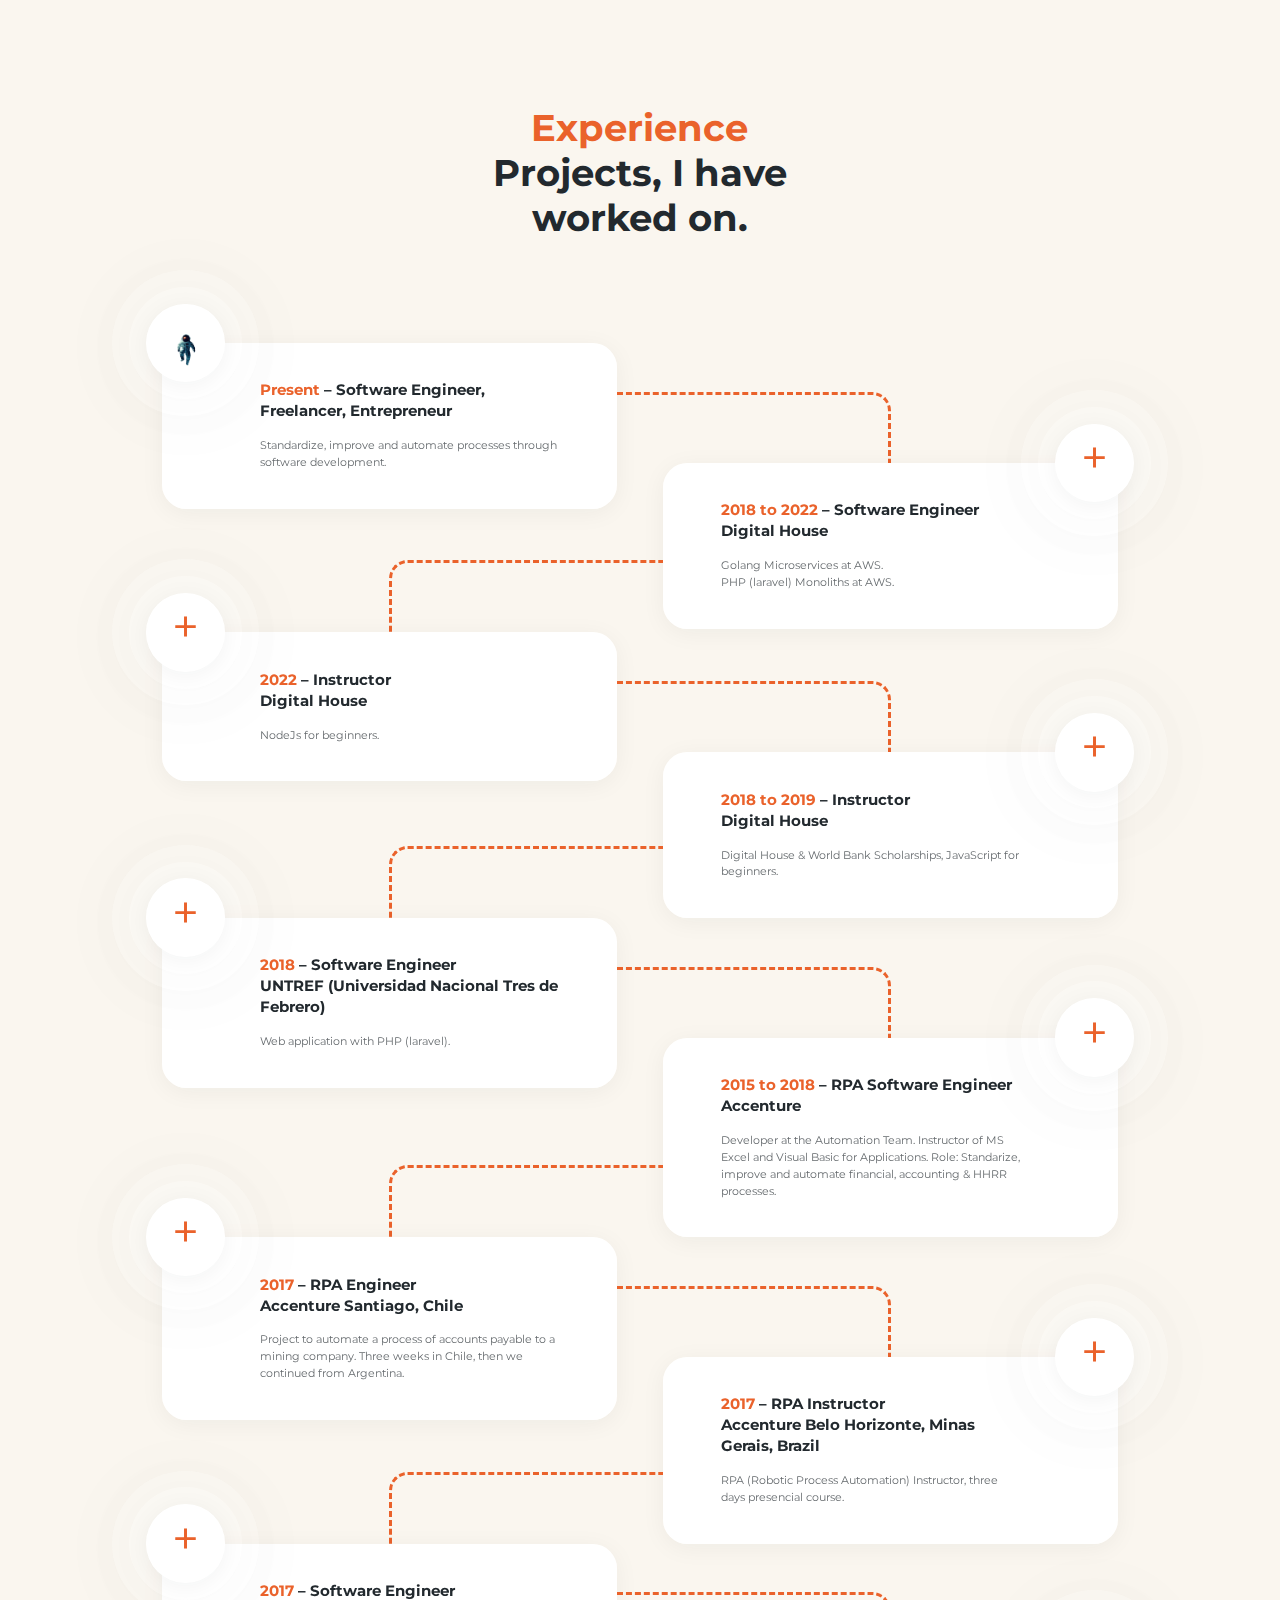
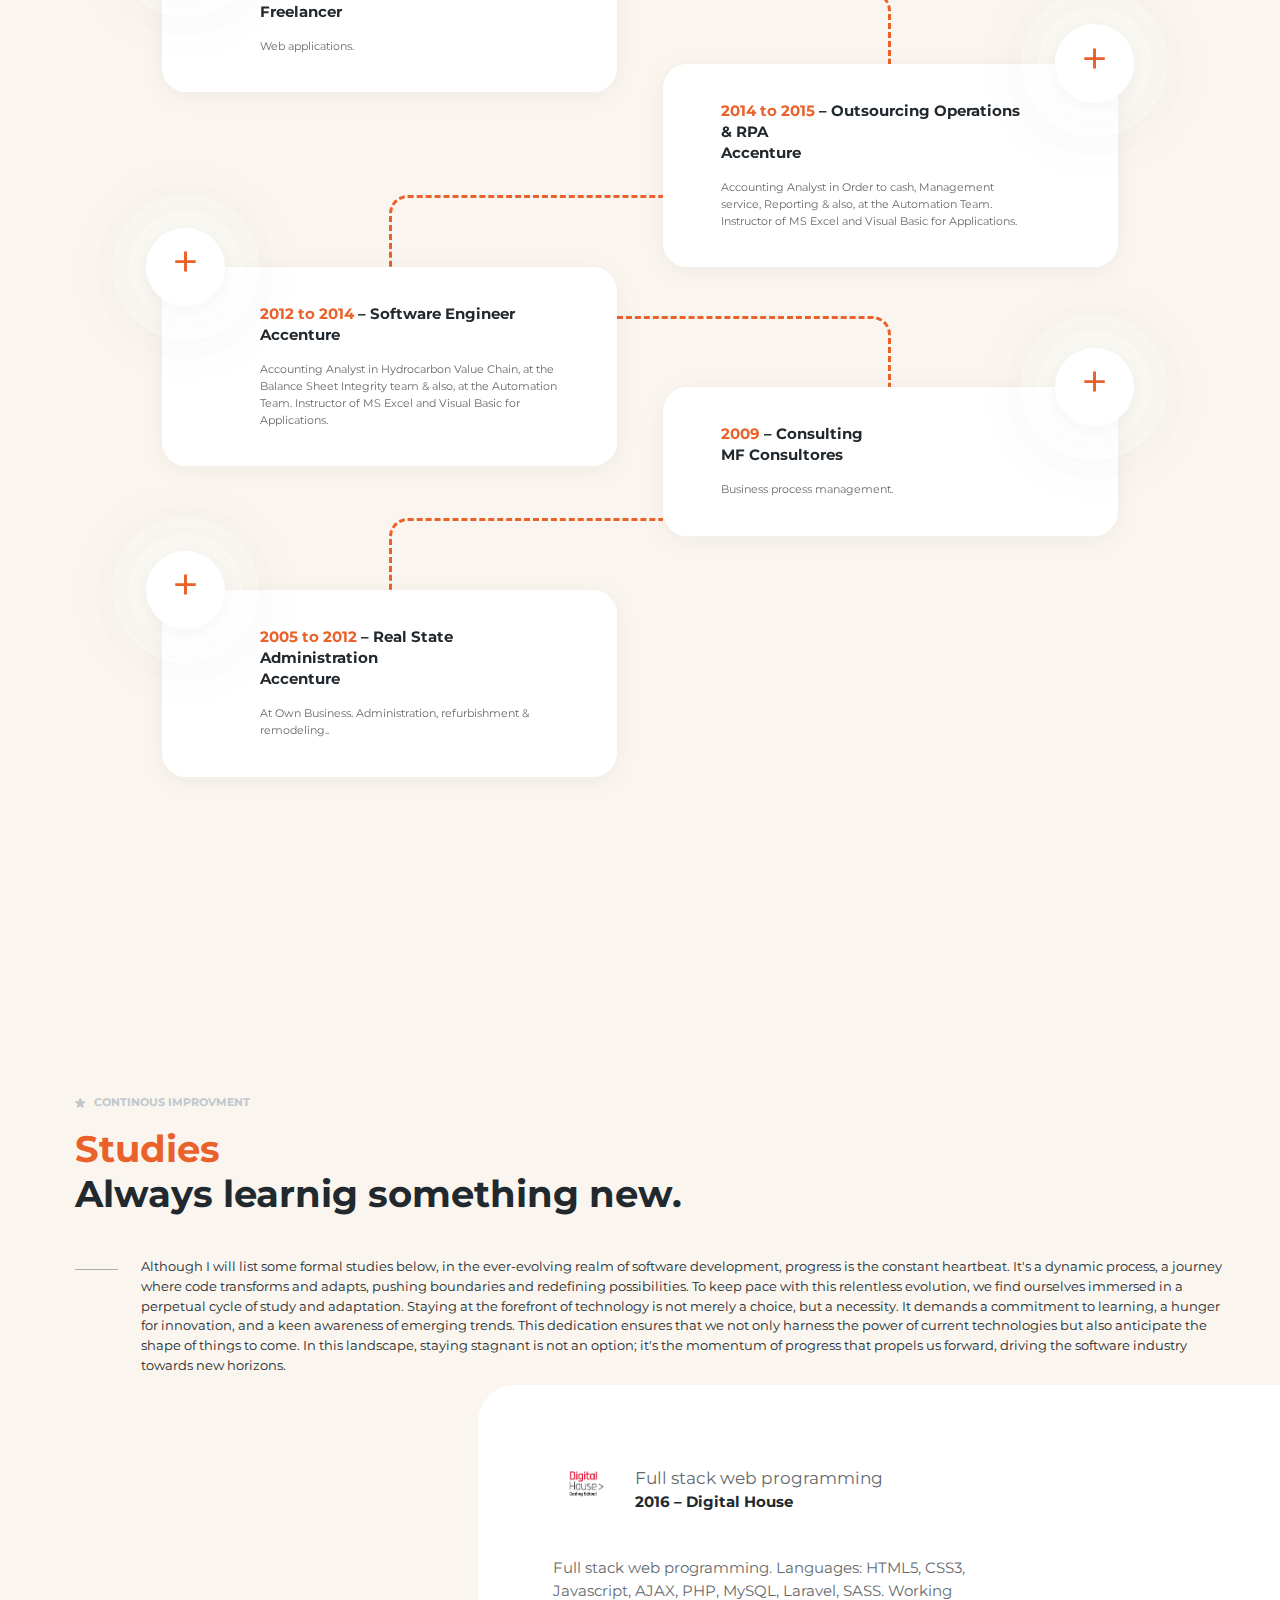
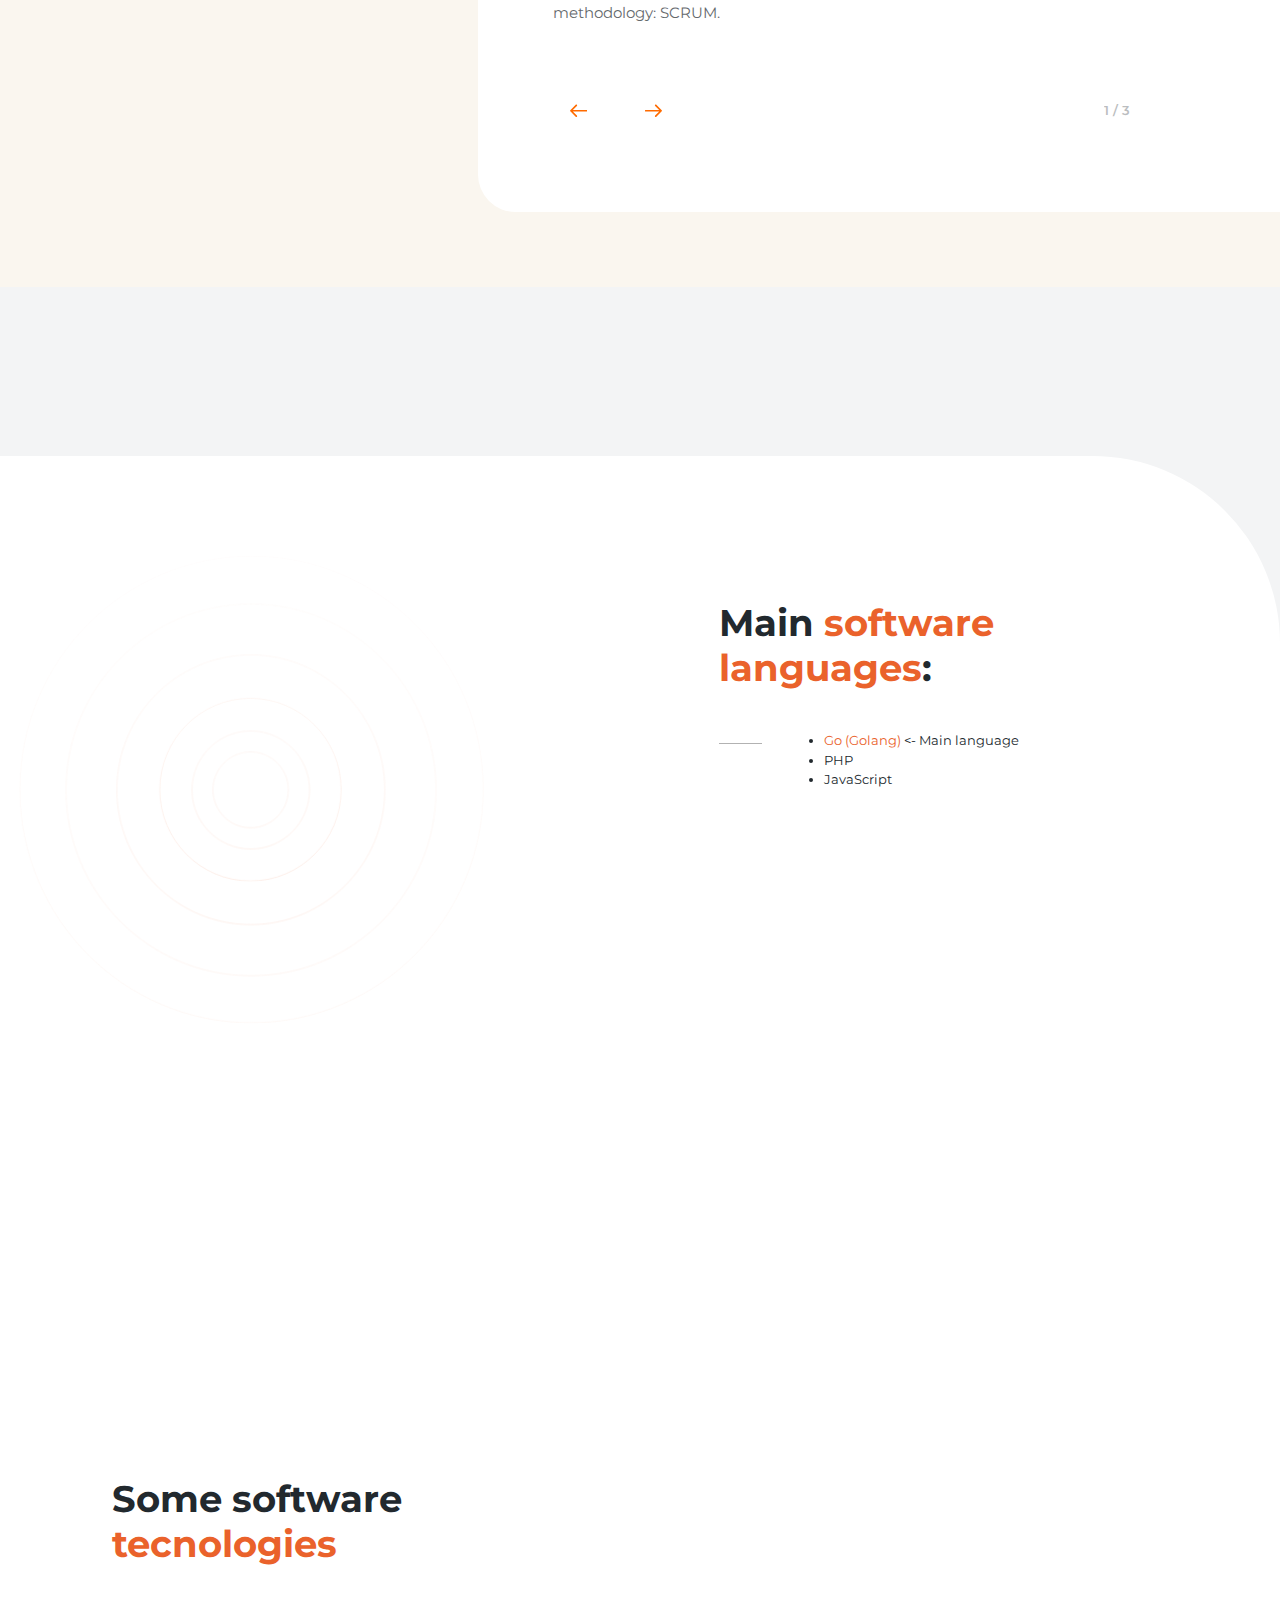
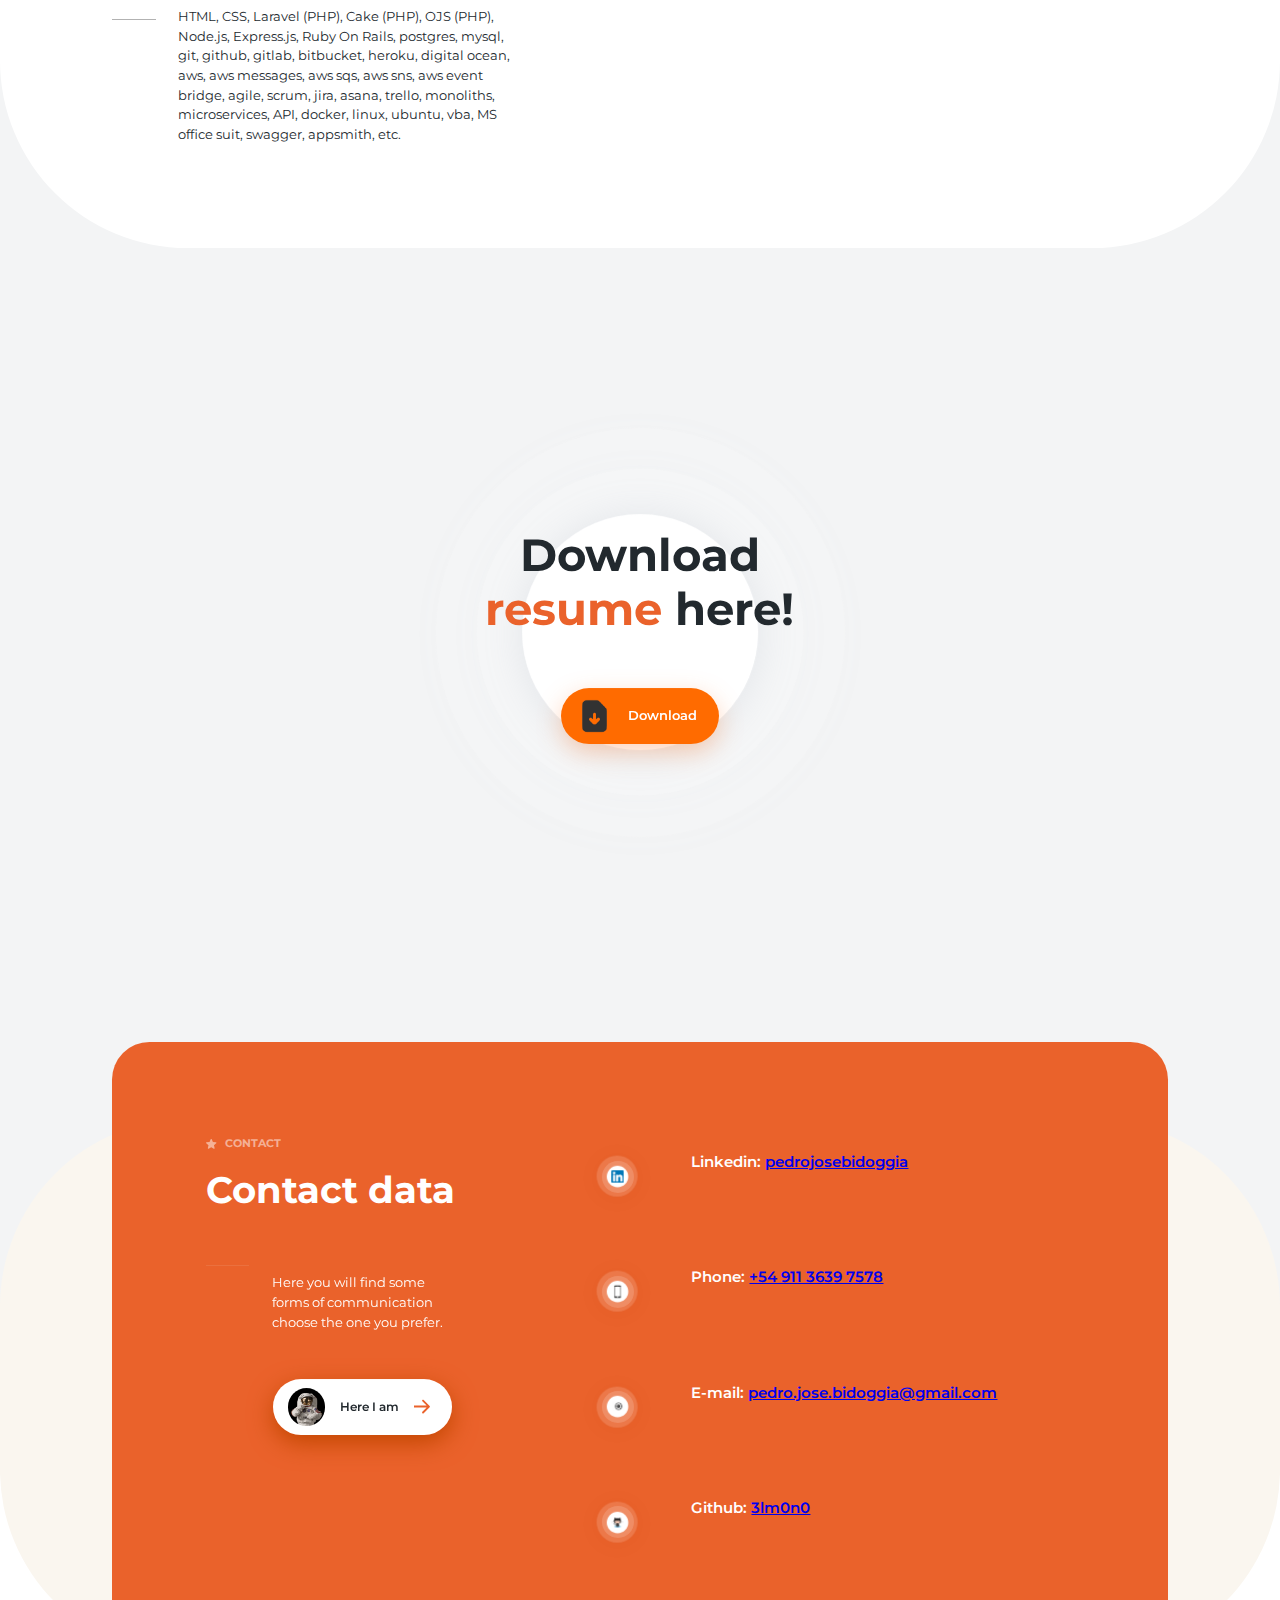
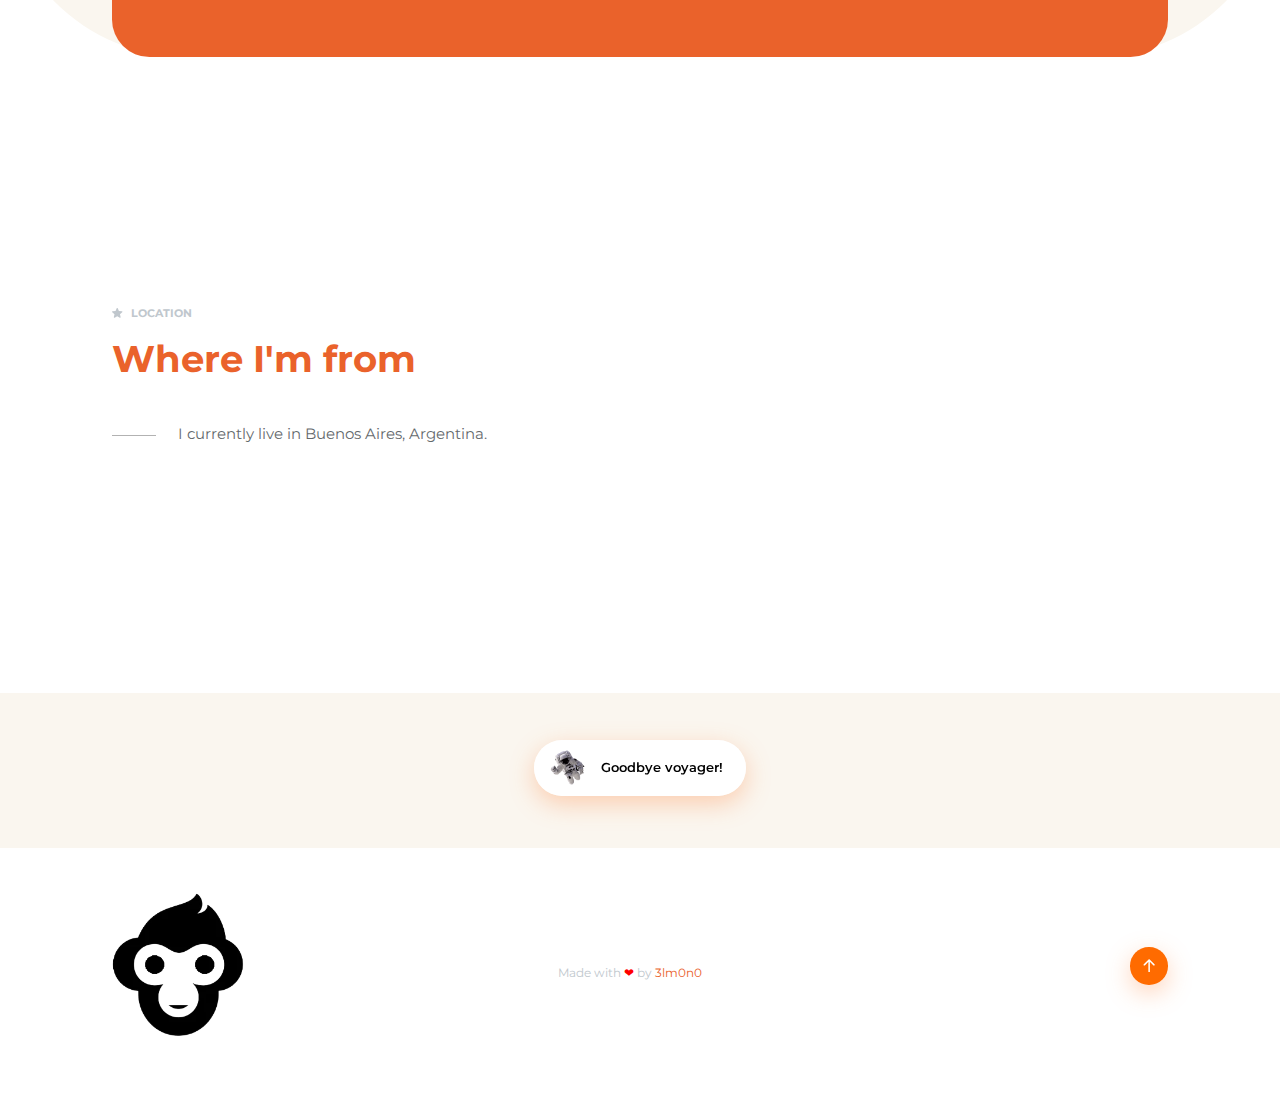
==== commit f5c5aaab: "minor text corrections" ====
--- a/theme-1/index.html
+++ b/theme-1/index.html
@@ -913,7 +913,7 @@
                   HTML, CSS, Laravel (PHP), Cake (PHP), OJS (PHP), Node.js, Express.js, Ruby On Rails, postgres, mysql,
                   git, github, gitlab, bitbucket, heroku, digital ocean, aws, aws messages, aws sqs, aws sns, aws event bridge, 
                   agile, scrum, jira, asana, trello, monoliths, microservices, API, docker, linux, ubuntu, vba, MS
-                  office suit, appsmith, etc.
+                  office suit, swagger, appsmith, etc.
                 </p>
               </div>
             </div>
